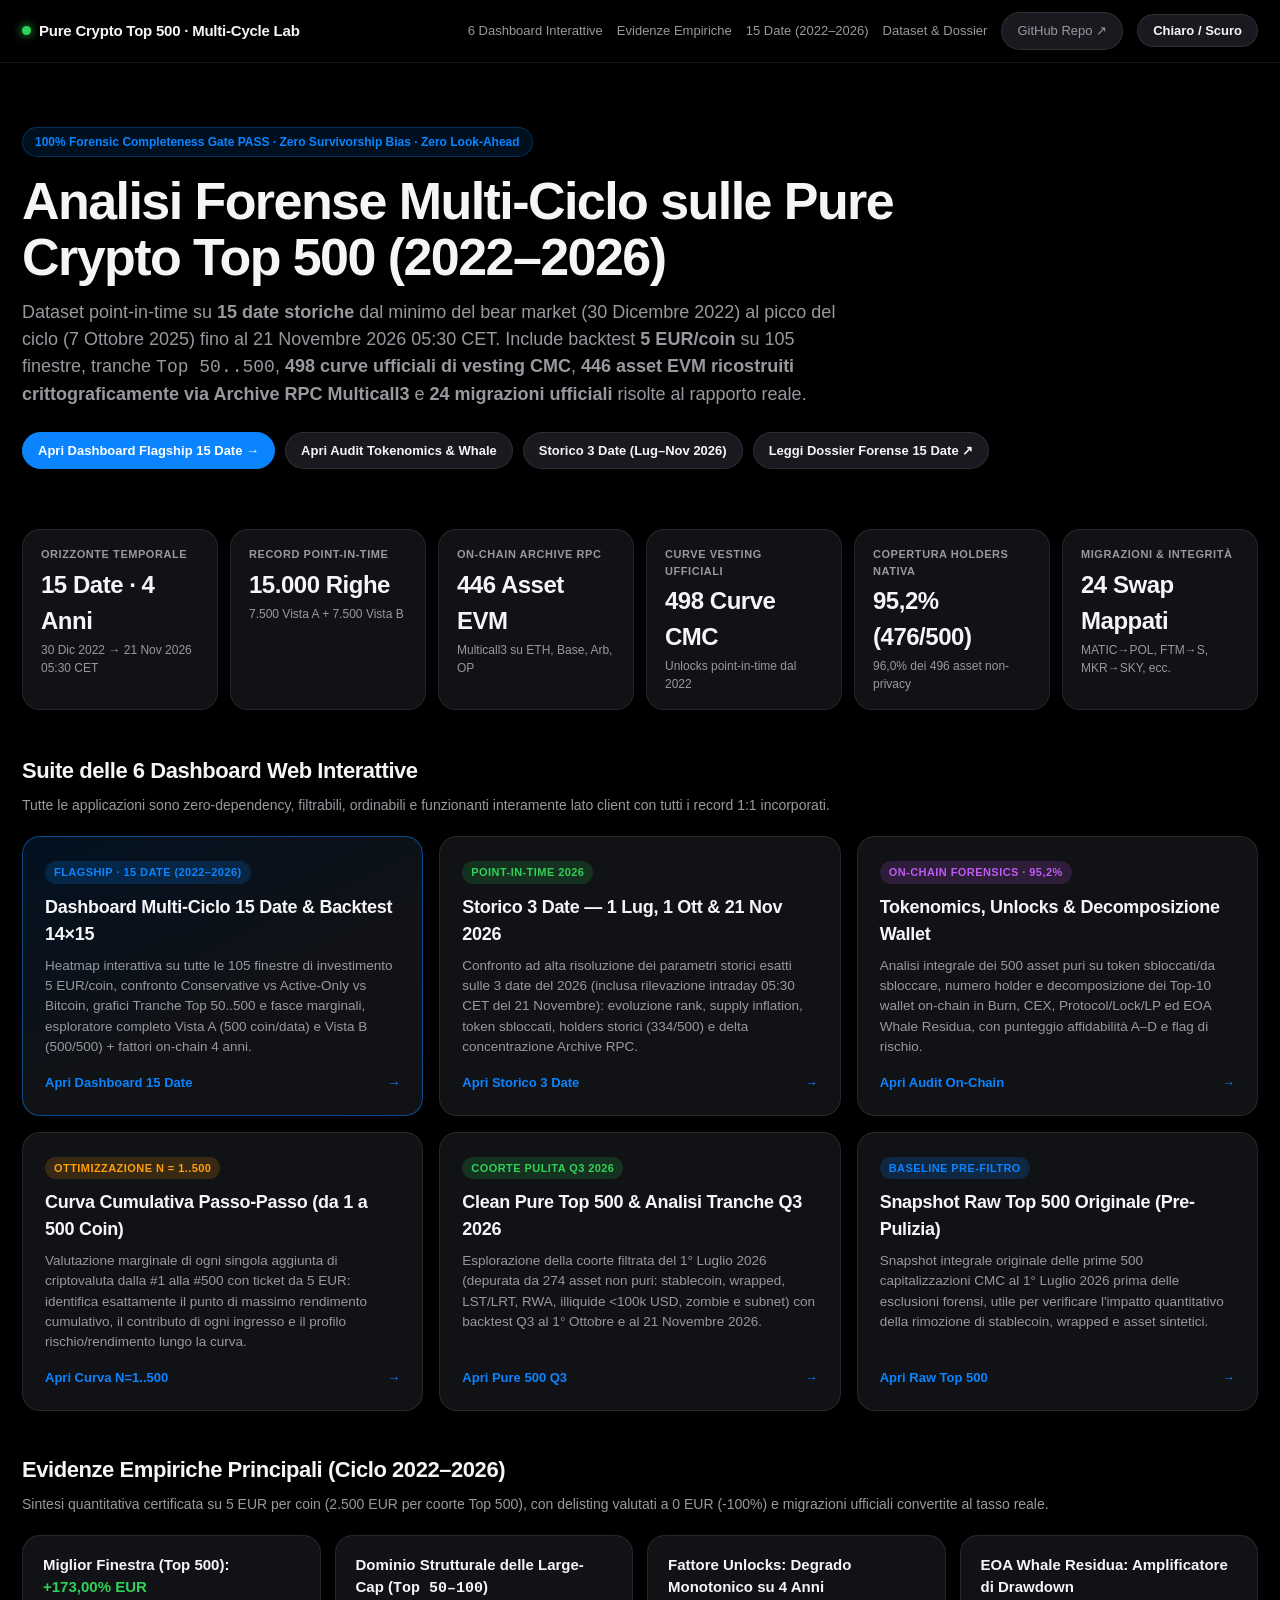
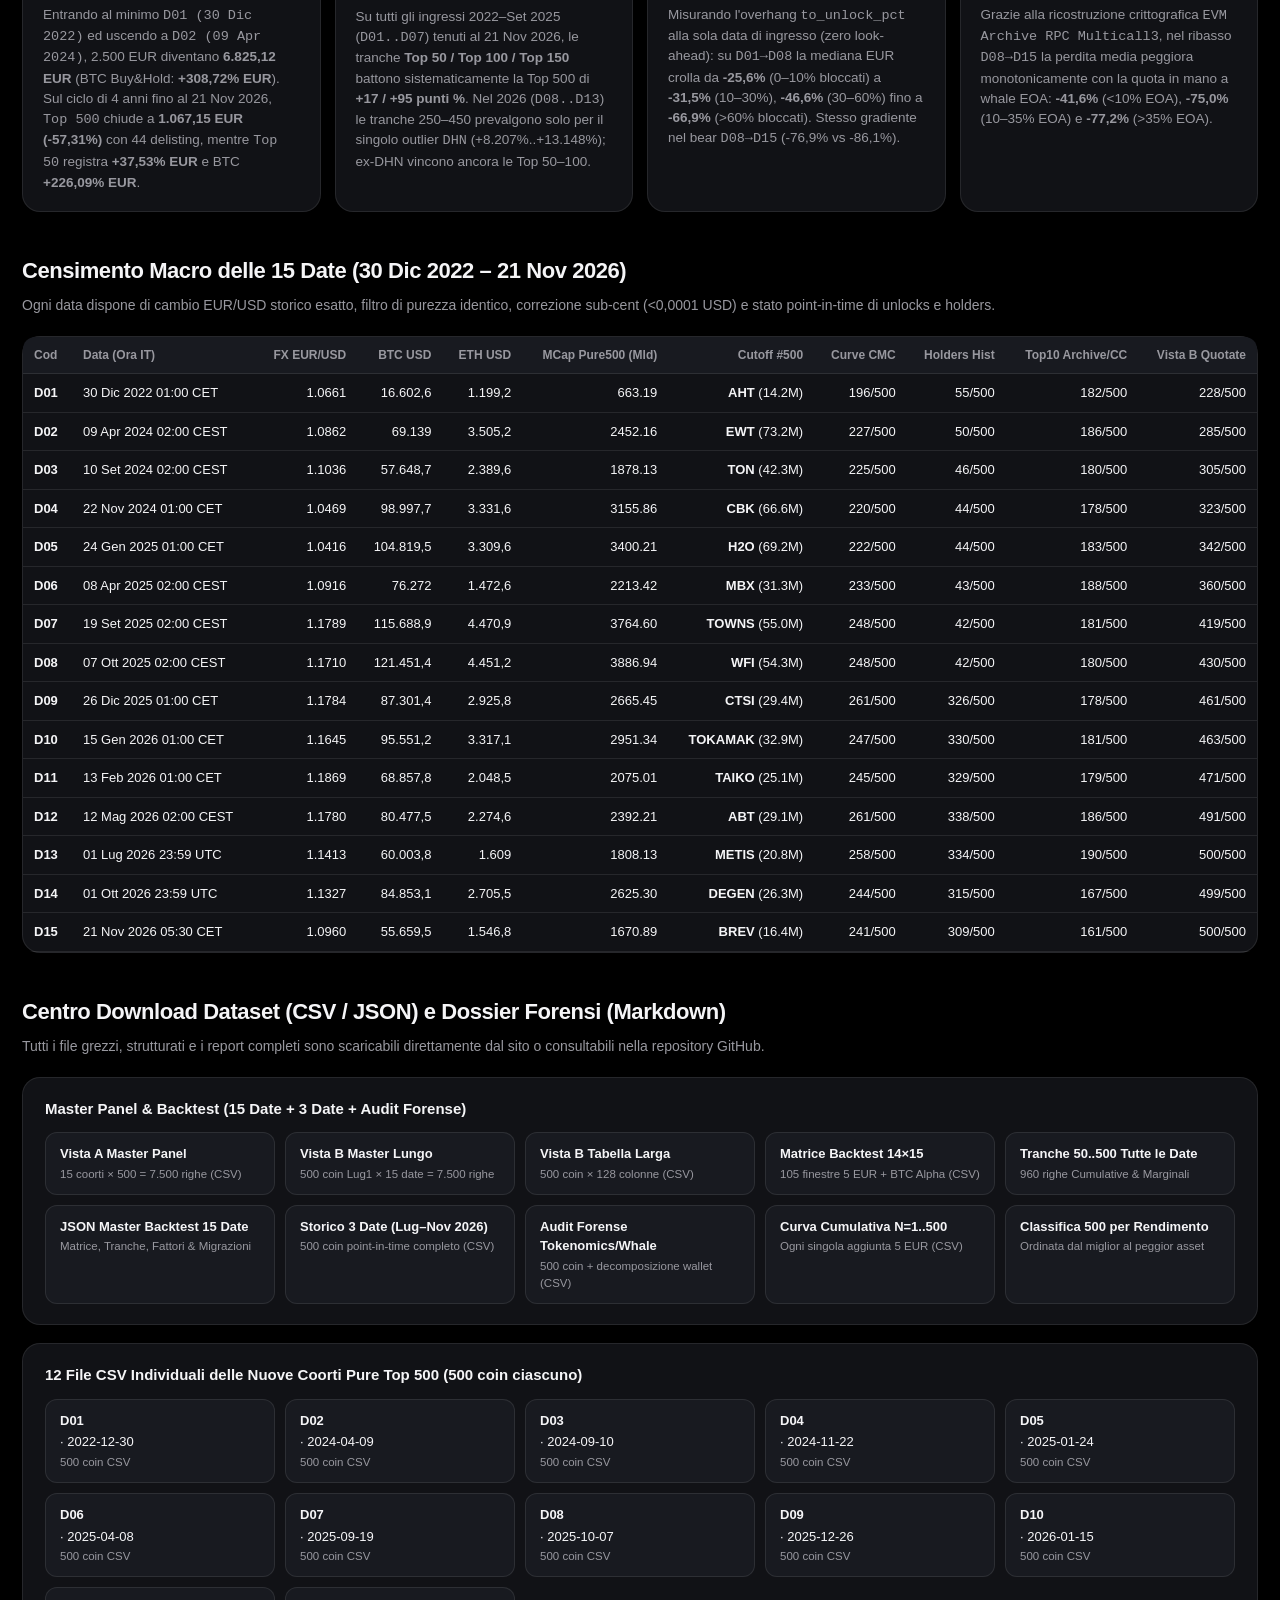
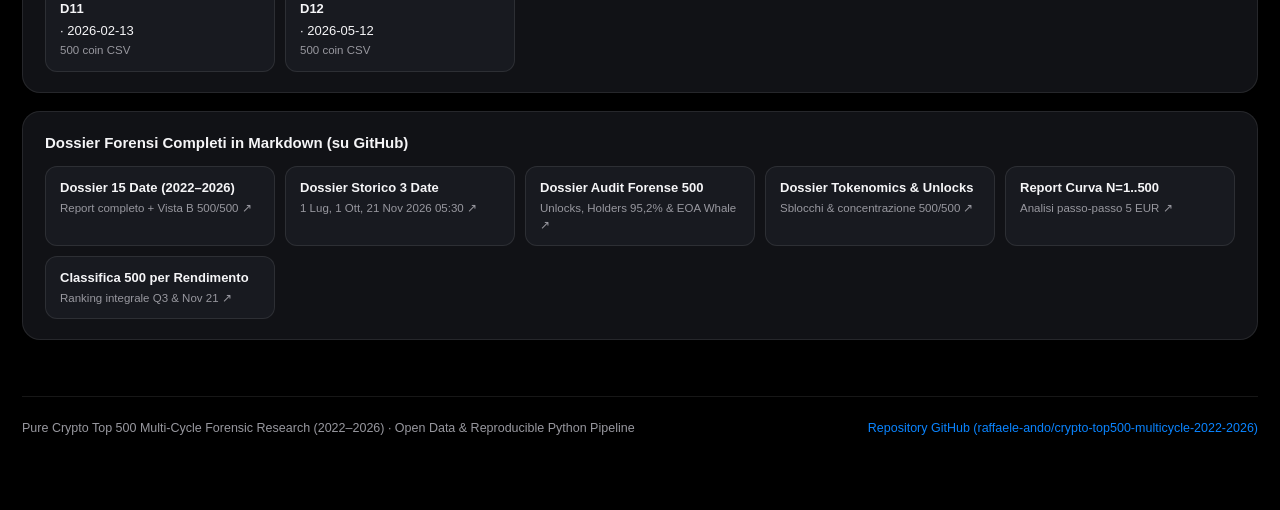
==== index.html @ 5c35a26c "Initial commit: Pure Crypto Top 500 multi-cycle forensic research (15 dates 2022-2026), 6 interactiv" ====
<!DOCTYPE html>
<html lang="it" data-theme="dark">
<head>
<meta charset="utf-8">
<meta name="viewport" content="width=device-width, initial-scale=1">
<title>Pure Crypto Top 500 — Ricerca Forense Multi-Ciclo (2022–2026)</title>
<meta name="description" content="Analisi forense zero-survivorship-bias e zero-look-ahead sulle Pure Crypto Top 500 attraverso 15 date dal 30 Dicembre 2022 al 21 Novembre 2026: backtest 5 EUR, tranche 50-500, curve vesting CMC e concentrazione on-chain EVM Archive Multicall3.">
<style>
:root {
  --bg: #000000; --surface: #111216; --surface2: #181a20; --border: rgba(255,255,255,0.09);
  --text: #f5f5f7; --muted: #98989f; --accent: #0a84ff; --green: #30d158; --red: #ff453a;
  --amber: #ff9f0a; --purple: #bf5af2; --radius: 18px;
}
[data-theme="light"] {
  --bg: #f5f5f7; --surface: #ffffff; --surface2: #eef0f4; --border: rgba(0,0,0,0.08);
  --text: #1d1d1f; --muted: #6e6e73; --accent: #0071e3; --green: #248a3d; --red: #d70015;
  --amber: #c96a00; --purple: #8944ab;
}
* { box-sizing: border-box; }
html { scroll-behavior: smooth; }
body {
  margin: 0; font-family: -apple-system, BlinkMacSystemFont, "SF Pro Display", "SF Pro Text", "Segoe UI", Roboto, sans-serif;
  background: var(--bg); color: var(--text); -webkit-font-smoothing: antialiased; line-height: 1.5;
}
.topbar {
  position: sticky; top: 0; z-index: 100; backdrop-filter: blur(18px); -webkit-backdrop-filter: blur(18px);
  background: color-mix(in srgb, var(--bg) 82%, transparent); border-bottom: 1px solid var(--border);
}
.topbar-in {
  max-width: 1280px; margin: 0 auto; padding: 12px 22px; display: flex; align-items: center; justify-content: space-between; gap: 12px; flex-wrap: wrap;
}
.brand { font-weight: 700; font-size: 15px; letter-spacing: -0.015em; display: flex; align-items: center; gap: 8px; }
.dot { width: 9px; height: 9px; border-radius: 50%; background: var(--green); box-shadow: 0 0 10px var(--green); }
.nav-links { display: flex; align-items: center; gap: 14px; flex-wrap: wrap; font-size: 13px; }
.nav-links a { color: var(--muted); text-decoration: none; font-weight: 500; }
.nav-links a:hover { color: var(--text); }
.btn {
  display: inline-flex; align-items: center; gap: 6px; padding: 8px 15px; border-radius: 999px;
  font-size: 13px; font-weight: 600; text-decoration: none; cursor: pointer;
  border: 1px solid var(--border); background: var(--surface2); color: var(--text); transition: all .15s;
}
.btn:hover { border-color: var(--accent); transform: translateY(-1px); }
.btn-primary { background: var(--accent); color: #fff; border-color: var(--accent); }
.btn-primary:hover { filter: brightness(1.08); }
.wrap { max-width: 1280px; margin: 0 auto; padding: 36px 22px 72px; }
.hero { padding: 28px 0 32px; }
.eyebrow {
  display: inline-flex; align-items: center; gap: 8px; font-size: 12px; font-weight: 600;
  color: var(--accent); background: rgba(10,132,255,0.12); border: 1px solid rgba(10,132,255,0.28);
  padding: 5px 12px; border-radius: 999px; margin-bottom: 16px;
}
h1 {
  margin: 0 0 14px; font-size: clamp(30px, 4.5vw, 52px); font-weight: 800;
  letter-spacing: -0.03em; line-height: 1.08; max-width: 960px;
}
.lead { color: var(--muted); font-size: clamp(15px, 1.5vw, 18px); max-width: 820px; margin: 0 0 24px; }
.hero-cta { display: flex; flex-wrap: wrap; gap: 10px; }
.kpis { display: grid; grid-template-columns: repeat(auto-fit, minmax(190px, 1fr)); gap: 12px; margin: 28px 0 44px; }
.kpi { background: var(--surface); border: 1px solid var(--border); border-radius: var(--radius); padding: 16px 18px; }
.kpi .lbl { font-size: 11px; text-transform: uppercase; letter-spacing: 0.05em; color: var(--muted); font-weight: 600; }
.kpi .val { font-size: 24px; font-weight: 800; font-variant-numeric: tabular-nums; margin: 4px 0 2px; letter-spacing: -0.02em; }
.kpi .note { font-size: 12px; color: var(--muted); }
.sec-title { font-size: 22px; font-weight: 700; letter-spacing: -0.02em; margin: 42px 0 8px; }
.sec-sub { color: var(--muted); font-size: 14px; margin: 0 0 20px; }
.grid-apps { display: grid; grid-template-columns: repeat(auto-fit, minmax(340px, 1fr)); gap: 16px; }
.app-card {
  background: var(--surface); border: 1px solid var(--border); border-radius: var(--radius);
  padding: 22px; display: flex; flex-direction: column; justify-content: space-between;
  text-decoration: none; color: inherit; transition: all .18s; position: relative; overflow: hidden;
}
.app-card:hover { border-color: var(--accent); transform: translateY(-3px); box-shadow: 0 12px 32px rgba(0,0,0,0.28); }
.app-card.featured {
  border-color: rgba(10,132,255,0.5);
  background: linear-gradient(155deg, rgba(10,132,255,0.13) 0%, var(--surface) 58%);
}
.tag { display: inline-block; font-size: 11px; font-weight: 700; text-transform: uppercase; letter-spacing: 0.04em; padding: 3px 9px; border-radius: 999px; margin-bottom: 10px; }
.tag-blue { background: rgba(10,132,255,0.18); color: var(--accent); }
.tag-green { background: rgba(48,209,88,0.16); color: var(--green); }
.tag-purple { background: rgba(191,90,242,0.16); color: var(--purple); }
.tag-amber { background: rgba(255,159,10,0.16); color: var(--amber); }
.app-card h3 { margin: 0 0 8px; font-size: 18px; font-weight: 700; letter-spacing: -0.015em; }
.app-card p { margin: 0 0 16px; font-size: 13.5px; color: var(--muted); }
.app-foot { display: flex; align-items: center; justify-content: space-between; font-size: 13px; font-weight: 600; color: var(--accent); }
.card { background: var(--surface); border: 1px solid var(--border); border-radius: var(--radius); padding: 20px 22px; margin-bottom: 18px; }
.tbl-wrap { overflow-x: auto; border: 1px solid var(--border); border-radius: 12px; }
table { width: 100%; border-collapse: collapse; font-size: 13px; font-variant-numeric: tabular-nums; }
th, td { padding: 9px 11px; border-bottom: 1px solid var(--border); text-align: right; white-space: nowrap; }
th { background: var(--surface2); color: var(--muted); font-weight: 600; font-size: 12px; }
th.l, td.l { text-align: left; }
.pos { color: var(--green); font-weight: 700; }
.neg { color: var(--red); font-weight: 700; }
.findings { display: grid; grid-template-columns: repeat(auto-fit, minmax(290px, 1fr)); gap: 14px; }
.f-box { background: var(--surface); border: 1px solid var(--border); border-radius: var(--radius); padding: 18px 20px; }
.f-box h4 { margin: 0 0 6px; font-size: 15px; font-weight: 700; }
.f-box p { margin: 0; font-size: 13.5px; color: var(--muted); }
.dl-grid { display: grid; grid-template-columns: repeat(auto-fill, minmax(220px, 1fr)); gap: 10px; }
.dl-chip {
  display: flex; flex-direction: column; gap: 2px; padding: 11px 14px; border-radius: 12px;
  background: var(--surface2); border: 1px solid var(--border); text-decoration: none; color: var(--text);
  font-size: 13px; transition: all .15s;
}
.dl-chip:hover { border-color: var(--accent); transform: translateY(-1px); }
.dl-chip span { font-size: 11.5px; color: var(--muted); }
footer { margin-top: 56px; padding-top: 22px; border-top: 1px solid var(--border); color: var(--muted); font-size: 12.5px; display: flex; flex-wrap: wrap; justify-content: space-between; gap: 10px; }
footer a { color: var(--accent); text-decoration: none; }
</style>
</head>
<body>
<header class="topbar">
  <div class="topbar-in">
    <div class="brand"><span class="dot"></span> Pure Crypto Top 500 &middot; Multi-Cycle Lab</div>
    <nav class="nav-links">
      <a href="#dashboards">6 Dashboard Interattive</a>
      <a href="#evidenze">Evidenze Empiriche</a>
      <a href="#timeline">15 Date (2022–2026)</a>
      <a href="#downloads">Dataset &amp; Dossier</a>
      <a class="btn" href="https://github.com/raffaele-ando/crypto-top500-multicycle-2022-2026" target="_blank" rel="noopener">GitHub Repo &nearr;</a>
      <button class="btn" onclick="toggleTheme()" id="themeBtn">Chiaro / Scuro</button>
    </nav>
  </div>
</header>

<main class="wrap">
  <section class="hero">
    <div class="eyebrow">100% Forensic Completeness Gate PASS &middot; Zero Survivorship Bias &middot; Zero Look-Ahead</div>
    <h1>Analisi Forense Multi-Ciclo sulle Pure Crypto Top 500 (2022–2026)</h1>
    <p class="lead">
      Dataset point-in-time su <strong>15 date storiche</strong> dal minimo del bear market (30 Dicembre 2022) al picco del ciclo (7 Ottobre 2025) fino al 21 Novembre 2026 05:30 CET. Include backtest <strong>5 EUR/coin</strong> su 105 finestre, tranche <code>Top 50..500</code>, <strong>498 curve ufficiali di vesting CMC</strong>, <strong>446 asset EVM ricostruiti crittograficamente via Archive RPC Multicall3</strong> e <strong>24 migrazioni ufficiali</strong> risolte al rapporto reale.
    </p>
    <div class="hero-cta">
      <a class="btn btn-primary" href="./multidate_15_2022_2026/dashboard_15date_ciclo_2022_2026.html">Apri Dashboard Flagship 15 Date &rarr;</a>
      <a class="btn" href="./dashboard_tokenomics_holders_500.html">Apri Audit Tokenomics &amp; Whale</a>
      <a class="btn" href="./dashboard_storico_3date_500.html">Storico 3 Date (Lug–Nov 2026)</a>
      <a class="btn" href="https://github.com/raffaele-ando/crypto-top500-multicycle-2022-2026/blob/main/multidate_15_2022_2026/report_15date_2022_2026_completo.md" target="_blank" rel="noopener">Leggi Dossier Forense 15 Date &nearr;</a>
    </div>
  </section>

  <section class="kpis">
    <div class="kpi"><div class="lbl">Orizzonte Temporale</div><div class="val">15 Date &middot; 4 Anni</div><div class="note">30 Dic 2022 &rarr; 21 Nov 2026 05:30 CET</div></div>
    <div class="kpi"><div class="lbl">Record Point-in-Time</div><div class="val">15.000 Righe</div><div class="note">7.500 Vista A + 7.500 Vista B</div></div>
    <div class="kpi"><div class="lbl">On-Chain Archive RPC</div><div class="val">446 Asset EVM</div><div class="note">Multicall3 su ETH, Base, Arb, OP</div></div>
    <div class="kpi"><div class="lbl">Curve Vesting Ufficiali</div><div class="val">498 Curve CMC</div><div class="note">Unlocks point-in-time dal 2022</div></div>
    <div class="kpi"><div class="lbl">Copertura Holders Nativa</div><div class="val">95,2% (476/500)</div><div class="note">96,0% dei 496 asset non-privacy</div></div>
    <div class="kpi"><div class="lbl">Migrazioni &amp; Integrit&agrave;</div><div class="val">24 Swap Mappati</div><div class="note">MATIC&rarr;POL, FTM&rarr;S, MKR&rarr;SKY, ecc.</div></div>
  </section>

  <h2 class="sec-title" id="dashboards">Suite delle 6 Dashboard Web Interattive</h2>
  <p class="sec-sub">Tutte le applicazioni sono zero-dependency, filtrabili, ordinabili e funzionanti interamente lato client con tutti i record 1:1 incorporati.</p>
  <section class="grid-apps">
    <a class="app-card featured" href="./multidate_15_2022_2026/dashboard_15date_ciclo_2022_2026.html">
      <div>
        <span class="tag tag-blue">Flagship &middot; 15 Date (2022–2026)</span>
        <h3>Dashboard Multi-Ciclo 15 Date &amp; Backtest 14&times;15</h3>
        <p>Heatmap interattiva su tutte le 105 finestre di investimento 5 EUR/coin, confronto Conservative vs Active-Only vs Bitcoin, grafici Tranche Top 50..500 e fasce marginali, esploratore completo Vista A (500 coin/data) e Vista B (500/500) + fattori on-chain 4 anni.</p>
      </div>
      <div class="app-foot"><span>Apri Dashboard 15 Date</span><span>&rarr;</span></div>
    </a>

    <a class="app-card" href="./dashboard_storico_3date_500.html">
      <div>
        <span class="tag tag-green">Point-in-Time 2026</span>
        <h3>Storico 3 Date — 1 Lug, 1 Ott &amp; 21 Nov 2026</h3>
        <p>Confronto ad alta risoluzione dei parametri storici esatti sulle 3 date del 2026 (inclusa rilevazione intraday 05:30 CET del 21 Novembre): evoluzione rank, supply inflation, token sbloccati, holders storici (334/500) e delta concentrazione Archive RPC.</p>
      </div>
      <div class="app-foot"><span>Apri Storico 3 Date</span><span>&rarr;</span></div>
    </a>

    <a class="app-card" href="./dashboard_tokenomics_holders_500.html">
      <div>
        <span class="tag tag-purple">On-Chain Forensics &middot; 95,2%</span>
        <h3>Tokenomics, Unlocks &amp; Decomposizione Wallet</h3>
        <p>Analisi integrale dei 500 asset puri su token sbloccati/da sbloccare, numero holder e decomposizione dei Top-10 wallet on-chain in Burn, CEX, Protocol/Lock/LP ed EOA Whale Residua, con punteggio affidabilit&agrave; A–D e flag di rischio.</p>
      </div>
      <div class="app-foot"><span>Apri Audit On-Chain</span><span>&rarr;</span></div>
    </a>

    <a class="app-card" href="./curva_rendimento_N1_to_N500.html">
      <div>
        <span class="tag tag-amber">Ottimizzazione N = 1..500</span>
        <h3>Curva Cumulativa Passo-Passo (da 1 a 500 Coin)</h3>
        <p>Valutazione marginale di ogni singola aggiunta di criptovaluta dalla #1 alla #500 con ticket da 5 EUR: identifica esattamente il punto di massimo rendimento cumulativo, il contributo di ogni ingresso e il profilo rischio/rendimento lungo la curva.</p>
      </div>
      <div class="app-foot"><span>Apri Curva N=1..500</span><span>&rarr;</span></div>
    </a>

    <a class="app-card" href="./dashboard_pure500_crypto_2026.html">
      <div>
        <span class="tag tag-green">Coorte Pulita Q3 2026</span>
        <h3>Clean Pure Top 500 &amp; Analisi Tranche Q3 2026</h3>
        <p>Esplorazione della coorte filtrata del 1° Luglio 2026 (depurata da 274 asset non puri: stablecoin, wrapped, LST/LRT, RWA, illiquide &lt;100k USD, zombie e subnet) con backtest Q3 al 1° Ottobre e al 21 Novembre 2026.</p>
      </div>
      <div class="app-foot"><span>Apri Pure 500 Q3</span><span>&rarr;</span></div>
    </a>

    <a class="app-card" href="./dashboard_top500_crypto_2026.html">
      <div>
        <span class="tag tag-blue">Baseline Pre-Filtro</span>
        <h3>Snapshot Raw Top 500 Originale (Pre-Pulizia)</h3>
        <p>Snapshot integrale originale delle prime 500 capitalizzazioni CMC al 1° Luglio 2026 prima delle esclusioni forensi, utile per verificare l'impatto quantitativo della rimozione di stablecoin, wrapped e asset sintetici.</p>
      </div>
      <div class="app-foot"><span>Apri Raw Top 500</span><span>&rarr;</span></div>
    </a>
  </section>

  <h2 class="sec-title" id="evidenze">Evidenze Empiriche Principali (Ciclo 2022–2026)</h2>
  <p class="sec-sub">Sintesi quantitativa certificata su 5 EUR per coin (2.500 EUR per coorte Top 500), con delisting valutati a 0 EUR (-100%) e migrazioni ufficiali convertite al tasso reale.</p>
  <section class="findings">
    <div class="f-box">
      <h4>Miglior Finestra (Top 500): <span class="pos">+173,00% EUR</span></h4>
      <p>Entrando al minimo <code>D01 (30 Dic 2022)</code> ed uscendo a <code>D02 (09 Apr 2024)</code>, 2.500 EUR diventano <strong>6.825,12 EUR</strong> (BTC Buy&amp;Hold: <strong>+308,72% EUR</strong>). Sul ciclo di 4 anni fino al 21 Nov 2026, <code>Top 500</code> chiude a <strong>1.067,15 EUR (-57,31%)</strong> con 44 delisting, mentre <code>Top 50</code> registra <strong>+37,53% EUR</strong> e BTC <strong>+226,09% EUR</strong>.</p>
    </div>
    <div class="f-box">
      <h4>Dominio Strutturale delle Large-Cap (<code>Top 50–100</code>)</h4>
      <p>Su tutti gli ingressi 2022–Set 2025 (<code>D01..D07</code>) tenuti al 21 Nov 2026, le tranche <strong>Top 50 / Top 100 / Top 150</strong> battono sistematicamente la Top 500 di <strong>+17 / +95 punti %</strong>. Nel 2026 (<code>D08..D13</code>) le tranche 250–450 prevalgono solo per il singolo outlier <code>DHN</code> (+8.207%..+13.148%); ex-DHN vincono ancora le Top 50–100.</p>
    </div>
    <div class="f-box">
      <h4>Fattore Unlocks: Degrado Monotonico su 4 Anni</h4>
      <p>Misurando l'overhang <code>to_unlock_pct</code> alla sola data di ingresso (zero look-ahead): su <code>D01&rarr;D08</code> la mediana EUR crolla da <strong>-25,6%</strong> (0–10% bloccati) a <strong>-31,5%</strong> (10–30%), <strong>-46,6%</strong> (30–60%) fino a <strong>-66,9%</strong> (&gt;60% bloccati). Stesso gradiente nel bear <code>D08&rarr;D15</code> (-76,9% vs -86,1%).</p>
    </div>
    <div class="f-box">
      <h4>EOA Whale Residua: Amplificatore di Drawdown</h4>
      <p>Grazie alla ricostruzione crittografica <code>EVM Archive RPC Multicall3</code>, nel ribasso <code>D08&rarr;D15</code> la perdita media peggiora monotonicamente con la quota in mano a whale EOA: <strong>-41,6%</strong> (&lt;10% EOA), <strong>-75,0%</strong> (10–35% EOA) e <strong>-77,2%</strong> (&gt;35% EOA).</p>
    </div>
  </section>

  <h2 class="sec-title" id="timeline">Censimento Macro delle 15 Date (30 Dic 2022 – 21 Nov 2026)</h2>
  <p class="sec-sub">Ogni data dispone di cambio EUR/USD storico esatto, filtro di purezza identico, correzione sub-cent (&lt;0,0001 USD) e stato point-in-time di unlocks e holders.</p>
  <div class="card" style="padding:0">
    <div class="tbl-wrap" style="border:none"><table id="timelineTbl"></table></div>
  </div>

  <h2 class="sec-title" id="downloads">Centro Download Dataset (CSV / JSON) e Dossier Forensi (Markdown)</h2>
  <p class="sec-sub">Tutti i file grezzi, strutturati e i report completi sono scaricabili direttamente dal sito o consultabili nella repository GitHub.</p>

  <div class="card">
    <h3 style="margin:0 0 12px;font-size:15px">Master Panel &amp; Backtest (15 Date + 3 Date + Audit Forense)</h3>
    <div class="dl-grid">
      <a class="dl-chip" href="./multidate_15_2022_2026/panel_vistaA_15coorti_7500_righe.csv" download><b>Vista A Master Panel</b><span>15 coorti &times; 500 = 7.500 righe (CSV)</span></a>
      <a class="dl-chip" href="./multidate_15_2022_2026/panel_vistaB_jul1_500_su_15date_7500_righe.csv" download><b>Vista B Master Lungo</b><span>500 coin Lug1 &times; 15 date = 7.500 righe</span></a>
      <a class="dl-chip" href="./multidate_15_2022_2026/storico_15date_vistaB_500_crypto.csv" download><b>Vista B Tabella Larga</b><span>500 coin &times; 128 colonne (CSV)</span></a>
      <a class="dl-chip" href="./multidate_15_2022_2026/backtest_matrice_14x15_5eur.csv" download><b>Matrice Backtest 14&times;15</b><span>105 finestre 5 EUR + BTC Alpha (CSV)</span></a>
      <a class="dl-chip" href="./multidate_15_2022_2026/backtest_tranche_50_to_500_tutte_date.csv" download><b>Tranche 50..500 Tutte le Date</b><span>960 righe Cumulative &amp; Marginali</span></a>
      <a class="dl-chip" href="./multidate_15_2022_2026/backtest_15date_completo.json" download><b>JSON Master Backtest 15 Date</b><span>Matrice, Tranche, Fattori &amp; Migrazioni</span></a>
      <a class="dl-chip" href="./storico_3date_completo_500_crypto.csv" download><b>Storico 3 Date (Lug–Nov 2026)</b><span>500 coin point-in-time completo (CSV)</span></a>
      <a class="dl-chip" href="./audit_forense_500_crypto.csv" download><b>Audit Forense Tokenomics/Whale</b><span>500 coin + decomposizione wallet (CSV)</span></a>
      <a class="dl-chip" href="./curva_cumulativa_N1_a_N500.csv" download><b>Curva Cumulativa N=1..500</b><span>Ogni singola aggiunta 5 EUR (CSV)</span></a>
      <a class="dl-chip" href="./classifica_500_per_rendimento_desc.csv" download><b>Classifica 500 per Rendimento</b><span>Ordinata dal miglior al peggior asset</span></a>
    </div>
  </div>

  <div class="card">
    <h3 style="margin:0 0 12px;font-size:15px">12 File CSV Individuali delle Nuove Coorti Pure Top 500 (500 coin ciascuno)</h3>
    <div class="dl-grid"><a class="dl-chip" href="./multidate_15_2022_2026/coorte_pure500_D01_2022-12-30.csv" download><b>D01</b> &middot; 2022-12-30 <span>500 coin CSV</span></a><a class="dl-chip" href="./multidate_15_2022_2026/coorte_pure500_D02_2024-04-09.csv" download><b>D02</b> &middot; 2024-04-09 <span>500 coin CSV</span></a><a class="dl-chip" href="./multidate_15_2022_2026/coorte_pure500_D03_2024-09-10.csv" download><b>D03</b> &middot; 2024-09-10 <span>500 coin CSV</span></a><a class="dl-chip" href="./multidate_15_2022_2026/coorte_pure500_D04_2024-11-22.csv" download><b>D04</b> &middot; 2024-11-22 <span>500 coin CSV</span></a><a class="dl-chip" href="./multidate_15_2022_2026/coorte_pure500_D05_2025-01-24.csv" download><b>D05</b> &middot; 2025-01-24 <span>500 coin CSV</span></a><a class="dl-chip" href="./multidate_15_2022_2026/coorte_pure500_D06_2025-04-08.csv" download><b>D06</b> &middot; 2025-04-08 <span>500 coin CSV</span></a><a class="dl-chip" href="./multidate_15_2022_2026/coorte_pure500_D07_2025-09-19.csv" download><b>D07</b> &middot; 2025-09-19 <span>500 coin CSV</span></a><a class="dl-chip" href="./multidate_15_2022_2026/coorte_pure500_D08_2025-10-07.csv" download><b>D08</b> &middot; 2025-10-07 <span>500 coin CSV</span></a><a class="dl-chip" href="./multidate_15_2022_2026/coorte_pure500_D09_2025-12-26.csv" download><b>D09</b> &middot; 2025-12-26 <span>500 coin CSV</span></a><a class="dl-chip" href="./multidate_15_2022_2026/coorte_pure500_D10_2026-01-15.csv" download><b>D10</b> &middot; 2026-01-15 <span>500 coin CSV</span></a><a class="dl-chip" href="./multidate_15_2022_2026/coorte_pure500_D11_2026-02-13.csv" download><b>D11</b> &middot; 2026-02-13 <span>500 coin CSV</span></a><a class="dl-chip" href="./multidate_15_2022_2026/coorte_pure500_D12_2026-05-12.csv" download><b>D12</b> &middot; 2026-05-12 <span>500 coin CSV</span></a></div>
  </div>

  <div class="card">
    <h3 style="margin:0 0 12px;font-size:15px">Dossier Forensi Completi in Markdown (su GitHub)</h3>
    <div class="dl-grid">
      <a class="dl-chip" href="https://github.com/raffaele-ando/crypto-top500-multicycle-2022-2026/blob/main/multidate_15_2022_2026/report_15date_2022_2026_completo.md" target="_blank" rel="noopener"><b>Dossier 15 Date (2022–2026)</b><span>Report completo + Vista B 500/500 &nearr;</span></a>
      <a class="dl-chip" href="https://github.com/raffaele-ando/crypto-top500-multicycle-2022-2026/blob/main/report_storico_3date_500_crypto.md" target="_blank" rel="noopener"><b>Dossier Storico 3 Date</b><span>1 Lug, 1 Ott, 21 Nov 2026 05:30 &nearr;</span></a>
      <a class="dl-chip" href="https://github.com/raffaele-ando/crypto-top500-multicycle-2022-2026/blob/main/report_audit_forense_500_crypto.md" target="_blank" rel="noopener"><b>Dossier Audit Forense 500</b><span>Unlocks, Holders 95,2% &amp; EOA Whale &nearr;</span></a>
      <a class="dl-chip" href="https://github.com/raffaele-ando/crypto-top500-multicycle-2022-2026/blob/main/report_tokenomics_unlocks_holders_500.md" target="_blank" rel="noopener"><b>Dossier Tokenomics &amp; Unlocks</b><span>Sblocchi &amp; concentrazione 500/500 &nearr;</span></a>
      <a class="dl-chip" href="https://github.com/raffaele-ando/crypto-top500-multicycle-2022-2026/blob/main/report_curva_N1_to_N500.md" target="_blank" rel="noopener"><b>Report Curva N=1..500</b><span>Analisi passo-passo 5 EUR &nearr;</span></a>
      <a class="dl-chip" href="https://github.com/raffaele-ando/crypto-top500-multicycle-2022-2026/blob/main/classifica_500_per_rendimento.md" target="_blank" rel="noopener"><b>Classifica 500 per Rendimento</b><span>Ranking integrale Q3 &amp; Nov 21 &nearr;</span></a>
    </div>
  </div>

  <footer>
    <div>Pure Crypto Top 500 Multi-Cycle Forensic Research (2022–2026) &middot; Open Data &amp; Reproducible Python Pipeline</div>
    <div><a href="https://github.com/raffaele-ando/crypto-top500-multicycle-2022-2026" target="_blank" rel="noopener">Repository GitHub (raffaele-ando/crypto-top500-multicycle-2022-2026)</a></div>
  </footer>
</main>

<script>
const CENSUS = [{"code":"D01","date":"2022-12-30","it_label":"30 Dic 2022 01:00 CET","fx_eur_usd":1.066055,"btc_usd":16602.59,"btc_eur":15573.85,"eth_usd":1199.23,"cohort_mcap_usd_b":663.19,"cohort_vol24h_usd_b":27.54,"cutoff_rank500_sym":"AHT","cutoff_rank500_mcap_m":14.17,"n_unlock_official_curve":196,"n_unlock_total":500,"n_hist_holders_cnt":55,"n_hist_top10_conc":182,"n_hist_eoa_whale":72,"n_ref_top10_nov24":438,"n_vistaB_already_listed":228,"raw_snapshot_total_coins":8789},{"code":"D02","date":"2024-04-09","it_label":"09 Apr 2024 02:00 CEST","fx_eur_usd":1.08617,"btc_usd":69139.02,"btc_eur":63653.95,"eth_usd":3505.16,"cohort_mcap_usd_b":2452.16,"cohort_vol24h_usd_b":95.17,"cutoff_rank500_sym":"EWT","cutoff_rank500_mcap_m":73.2,"n_unlock_official_curve":227,"n_unlock_total":500,"n_hist_holders_cnt":50,"n_hist_top10_conc":186,"n_hist_eoa_whale":92,"n_ref_top10_nov24":445,"n_vistaB_already_listed":285,"raw_snapshot_total_coins":9549},{"code":"D03","date":"2024-09-10","it_label":"10 Set 2024 02:00 CEST","fx_eur_usd":1.10357,"btc_usd":57648.71,"btc_eur":52238.38,"eth_usd":2389.58,"cohort_mcap_usd_b":1878.13,"cohort_vol24h_usd_b":58.1,"cutoff_rank500_sym":"TON","cutoff_rank500_mcap_m":42.33,"n_unlock_official_curve":225,"n_unlock_total":500,"n_hist_holders_cnt":46,"n_hist_top10_conc":180,"n_hist_eoa_whale":104,"n_ref_top10_nov24":446,"n_vistaB_already_listed":305,"raw_snapshot_total_coins":9846},{"code":"D04","date":"2024-11-22","it_label":"22 Nov 2024 01:00 CET","fx_eur_usd":1.046909,"btc_usd":98997.66,"btc_eur":94561.86,"eth_usd":3331.6,"cohort_mcap_usd_b":3155.86,"cohort_vol24h_usd_b":221.7,"cutoff_rank500_sym":"CBK","cutoff_rank500_mcap_m":66.58,"n_unlock_official_curve":220,"n_unlock_total":500,"n_hist_holders_cnt":44,"n_hist_top10_conc":178,"n_hist_eoa_whale":104,"n_ref_top10_nov24":449,"n_vistaB_already_listed":323,"raw_snapshot_total_coins":10156},{"code":"D05","date":"2025-01-24","it_label":"24 Gen 2025 01:00 CET","fx_eur_usd":1.041565,"btc_usd":104819.48,"btc_eur":100636.53,"eth_usd":3309.55,"cohort_mcap_usd_b":3400.21,"cohort_vol24h_usd_b":134.72,"cutoff_rank500_sym":"H2O","cutoff_rank500_mcap_m":69.18,"n_unlock_official_curve":222,"n_unlock_total":500,"n_hist_holders_cnt":44,"n_hist_top10_conc":183,"n_hist_eoa_whale":113,"n_ref_top10_nov24":450,"n_vistaB_already_listed":342,"raw_snapshot_total_coins":10751},{"code":"D06","date":"2025-04-08","it_label":"08 Apr 2025 02:00 CEST","fx_eur_usd":1.091552,"btc_usd":76271.95,"btc_eur":69874.77,"eth_usd":1472.55,"cohort_mcap_usd_b":2213.42,"cohort_vol24h_usd_b":106.89,"cutoff_rank500_sym":"MBX","cutoff_rank500_mcap_m":31.33,"n_unlock_official_curve":233,"n_unlock_total":500,"n_hist_holders_cnt":43,"n_hist_top10_conc":188,"n_hist_eoa_whale":124,"n_ref_top10_nov24":452,"n_vistaB_already_listed":360,"raw_snapshot_total_coins":10360},{"code":"D07","date":"2025-09-19","it_label":"19 Set 2025 02:00 CEST","fx_eur_usd":1.178913,"btc_usd":115688.86,"btc_eur":98131.81,"eth_usd":4470.92,"cohort_mcap_usd_b":3764.6,"cohort_vol24h_usd_b":123.14,"cutoff_rank500_sym":"TOWNS","cutoff_rank500_mcap_m":55.04,"n_unlock_official_curve":248,"n_unlock_total":500,"n_hist_holders_cnt":42,"n_hist_top10_conc":181,"n_hist_eoa_whale":134,"n_ref_top10_nov24":459,"n_vistaB_already_listed":419,"raw_snapshot_total_coins":9508},{"code":"D08","date":"2025-10-07","it_label":"07 Ott 2025 02:00 CEST","fx_eur_usd":1.170966,"btc_usd":121451.38,"btc_eur":103718.96,"eth_usd":4451.15,"cohort_mcap_usd_b":3886.94,"cohort_vol24h_usd_b":212.36,"cutoff_rank500_sym":"WFI","cutoff_rank500_mcap_m":54.25,"n_unlock_official_curve":248,"n_unlock_total":500,"n_hist_holders_cnt":42,"n_hist_top10_conc":180,"n_hist_eoa_whale":139,"n_ref_top10_nov24":460,"n_vistaB_already_listed":430,"raw_snapshot_total_coins":9502},{"code":"D09","date":"2025-12-26","it_label":"26 Dic 2025 01:00 CET","fx_eur_usd":1.178403,"btc_usd":87301.43,"btc_eur":74084.53,"eth_usd":2925.75,"cohort_mcap_usd_b":2665.45,"cohort_vol24h_usd_b":87.83,"cutoff_rank500_sym":"CTSI","cutoff_rank500_mcap_m":29.35,"n_unlock_official_curve":261,"n_unlock_total":500,"n_hist_holders_cnt":326,"n_hist_top10_conc":178,"n_hist_eoa_whale":146,"n_ref_top10_nov24":460,"n_vistaB_already_listed":461,"raw_snapshot_total_coins":8919},{"code":"D10","date":"2026-01-15","it_label":"15 Gen 2026 01:00 CET","fx_eur_usd":1.164502,"btc_usd":95551.19,"btc_eur":82053.26,"eth_usd":3317.1,"cohort_mcap_usd_b":2951.34,"cohort_vol24h_usd_b":115.29,"cutoff_rank500_sym":"TOKAMAK","cutoff_rank500_mcap_m":32.92,"n_unlock_official_curve":247,"n_unlock_total":500,"n_hist_holders_cnt":330,"n_hist_top10_conc":181,"n_hist_eoa_whale":151,"n_ref_top10_nov24":465,"n_vistaB_already_listed":463,"raw_snapshot_total_coins":8947},{"code":"D11","date":"2026-02-13","it_label":"13 Feb 2026 01:00 CET","fx_eur_usd":1.186915,"btc_usd":68857.84,"btc_eur":58014.13,"eth_usd":2048.53,"cohort_mcap_usd_b":2075.01,"cohort_vol24h_usd_b":86.6,"cutoff_rank500_sym":"TAIKO","cutoff_rank500_mcap_m":25.08,"n_unlock_official_curve":245,"n_unlock_total":500,"n_hist_holders_cnt":329,"n_hist_top10_conc":179,"n_hist_eoa_whale":153,"n_ref_top10_nov24":466,"n_vistaB_already_listed":471,"raw_snapshot_total_coins":8870},{"code":"D12","date":"2026-05-12","it_label":"12 Mag 2026 02:00 CEST","fx_eur_usd":1.177952,"btc_usd":80477.5,"btc_eur":68319.84,"eth_usd":2274.64,"cohort_mcap_usd_b":2392.21,"cohort_vol24h_usd_b":76.83,"cutoff_rank500_sym":"ABT","cutoff_rank500_mcap_m":29.09,"n_unlock_official_curve":261,"n_unlock_total":500,"n_hist_holders_cnt":338,"n_hist_top10_conc":186,"n_hist_eoa_whale":170,"n_ref_top10_nov24":471,"n_vistaB_already_listed":491,"raw_snapshot_total_coins":8431},{"code":"D13","date":"2026-07-01","it_label":"01 Lug 2026 23:59 UTC","fx_eur_usd":1.141311,"btc_usd":60003.76,"btc_eur":52574.41,"eth_usd":1608.96,"cohort_mcap_usd_b":1808.13,"cohort_vol24h_usd_b":73.18,"cutoff_rank500_sym":"METIS","cutoff_rank500_mcap_m":20.77,"n_unlock_official_curve":258,"n_unlock_total":500,"n_hist_holders_cnt":334,"n_hist_top10_conc":190,"n_hist_eoa_whale":184,"n_ref_top10_nov24":476,"n_vistaB_already_listed":500,"raw_snapshot_total_coins":8121},{"code":"D14","date":"2026-10-01","it_label":"01 Ott 2026 23:59 UTC","fx_eur_usd":1.132697,"btc_usd":84853.1,"btc_eur":74912.45,"eth_usd":2705.54,"cohort_mcap_usd_b":2625.3,"cohort_vol24h_usd_b":76.53,"cutoff_rank500_sym":"DEGEN","cutoff_rank500_mcap_m":26.27,"n_unlock_official_curve":244,"n_unlock_total":500,"n_hist_holders_cnt":315,"n_hist_top10_conc":167,"n_hist_eoa_whale":162,"n_ref_top10_nov24":446,"n_vistaB_already_listed":499,"raw_snapshot_total_coins":8147},{"code":"D15","date":"2026-11-21","it_label":"21 Nov 2026 05:30 CET","fx_eur_usd":1.096,"btc_usd":55659.47,"btc_eur":50784.19,"eth_usd":1546.77,"cohort_mcap_usd_b":1670.89,"cohort_vol24h_usd_b":101.54,"cutoff_rank500_sym":"BREV","cutoff_rank500_mcap_m":16.41,"n_unlock_official_curve":241,"n_unlock_total":500,"n_hist_holders_cnt":309,"n_hist_top10_conc":161,"n_hist_eoa_whale":158,"n_ref_top10_nov24":433,"n_vistaB_already_listed":500,"raw_snapshot_total_coins":7936}];
const savedTheme = localStorage.getItem("crypto_hub_theme");
if (savedTheme) document.documentElement.dataset.theme = savedTheme;
function toggleTheme() {
  const next = document.documentElement.dataset.theme === "dark" ? "light" : "dark";
  document.documentElement.dataset.theme = next;
  localStorage.setItem("crypto_hub_theme", next);
}
let html = "<thead><tr><th class='l'>Cod</th><th class='l'>Data (Ora IT)</th><th>FX EUR/USD</th><th>BTC USD</th><th>ETH USD</th><th>MCap Pure500 (Mld)</th><th>Cutoff #500</th><th>Curve CMC</th><th>Holders Hist</th><th>Top10 Archive/CC</th><th>Vista B Quotate</th></tr></thead><tbody>";
for (const c of CENSUS) {
  html += `<tr><td class='l'><b>${c.code}</b></td><td class='l'>${c.it_label}</td><td>${c.fx_eur_usd.toFixed(4)}</td><td>${c.btc_usd.toLocaleString("it-IT",{maximumFractionDigits:1})}</td><td>${c.eth_usd.toLocaleString("it-IT",{maximumFractionDigits:1})}</td><td>${c.cohort_mcap_usd_b.toFixed(2)}</td><td><b>${c.cutoff_rank500_sym}</b> (${c.cutoff_rank500_mcap_m.toFixed(1)}M)</td><td>${c.n_unlock_official_curve}/500</td><td>${c.n_hist_holders_cnt}/500</td><td>${c.n_hist_top10_conc}/500</td><td>${c.n_vistaB_already_listed}/500</td></tr>`;
}
html += "</tbody>";
document.getElementById("timelineTbl").innerHTML = html;
</script>
</body>
</html>
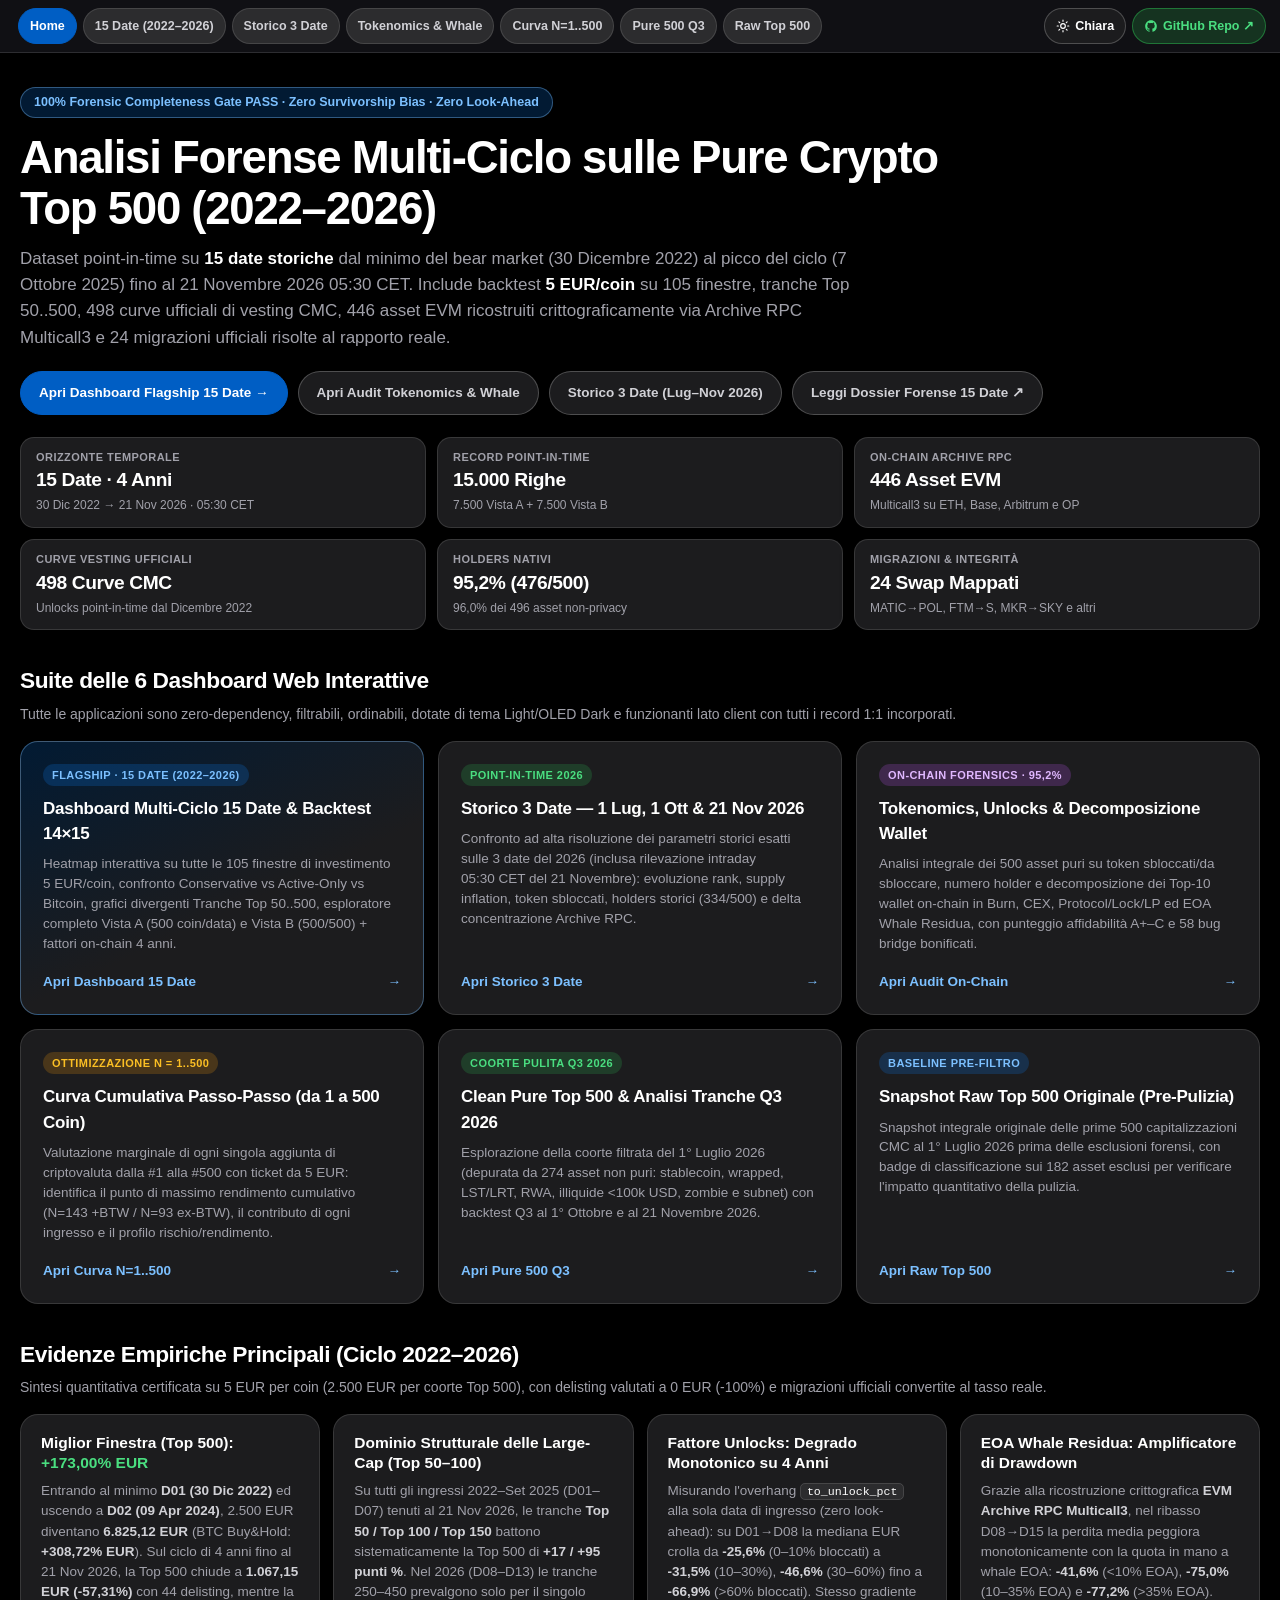
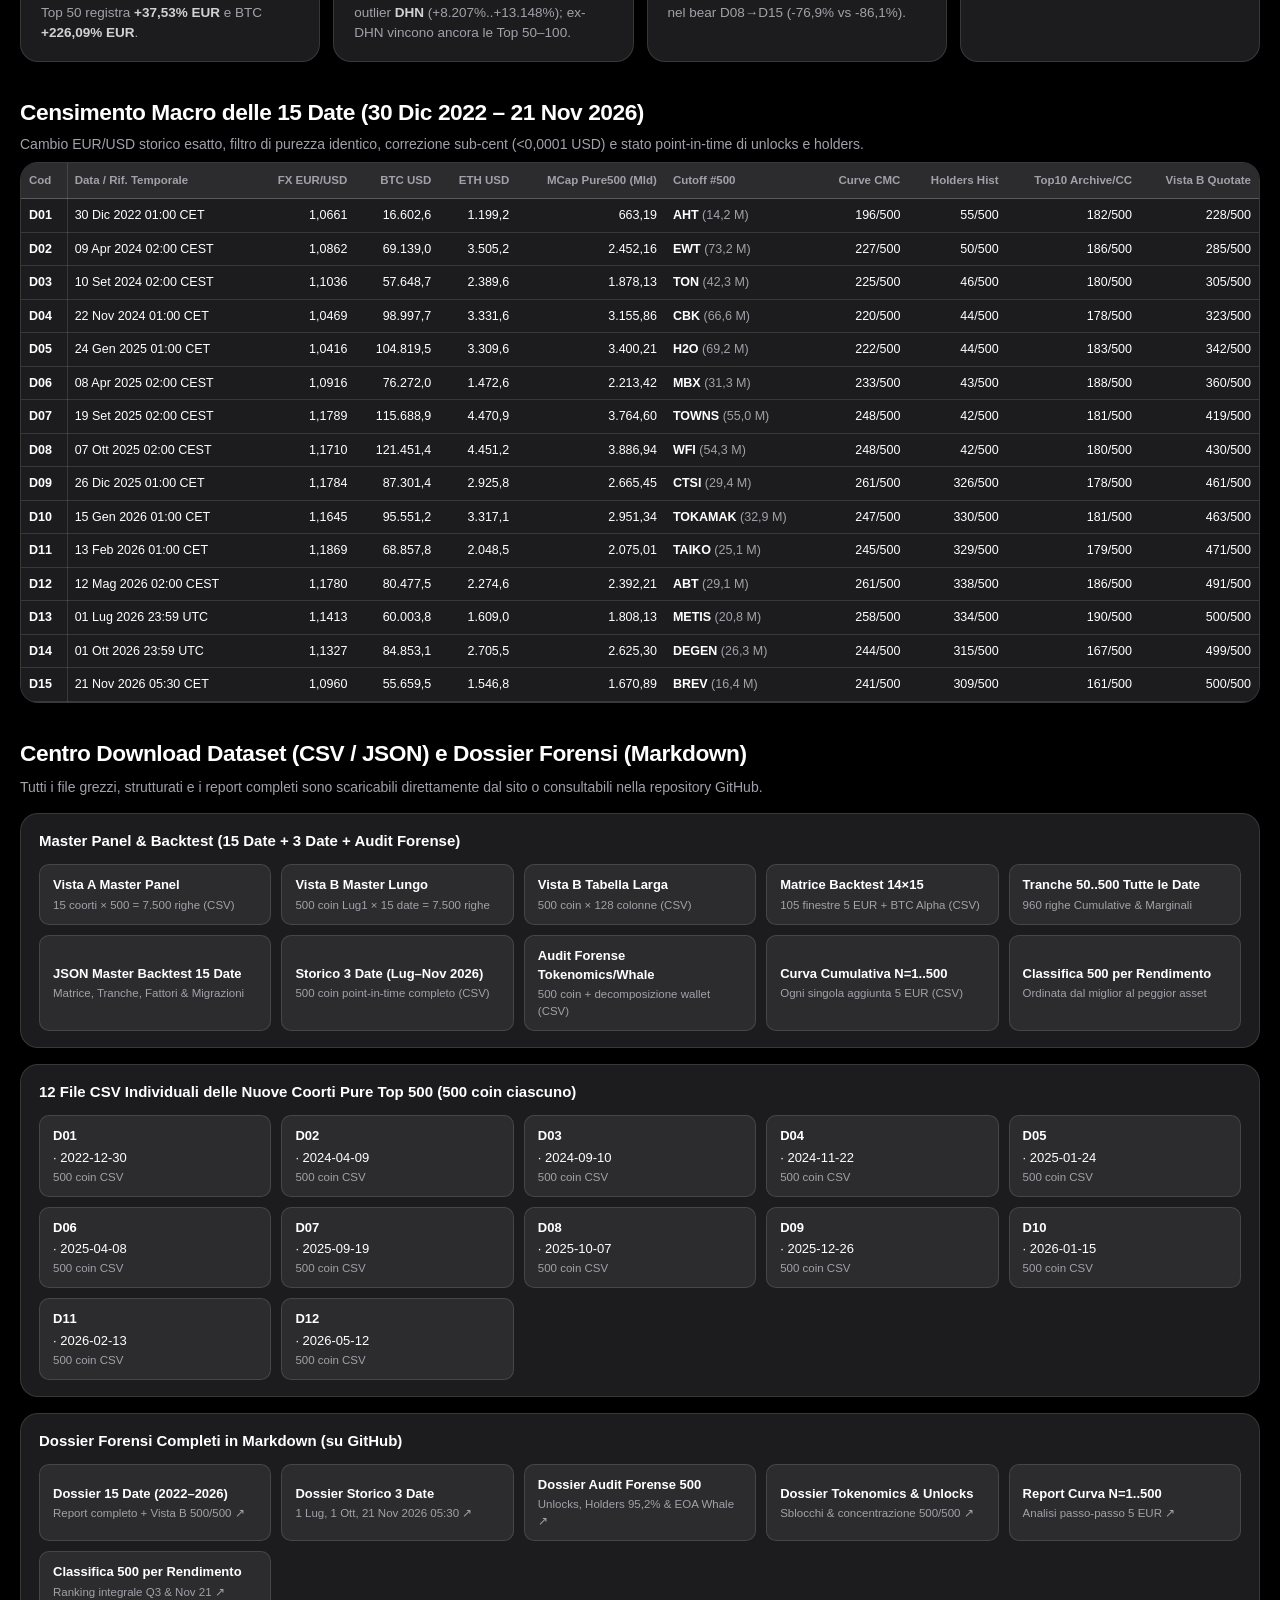
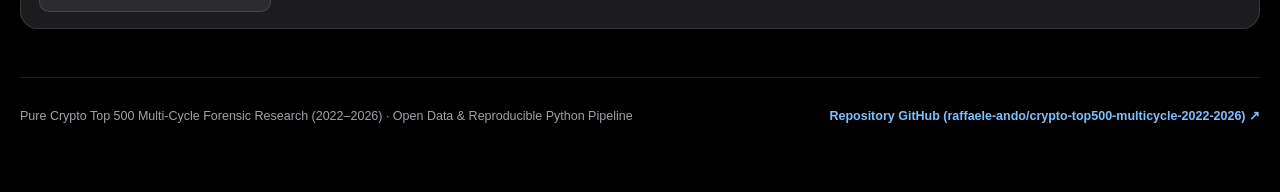
==== commit 20b6dd8f: "feat(ux-ui): unified Apple-Craft OLED Dark & Light design system + Round 1 & 2 blind audit fixes" ====
--- a/index.html
+++ b/index.html
@@ -5,127 +5,219 @@
 <meta name="viewport" content="width=device-width, initial-scale=1">
 <title>Pure Crypto Top 500 — Ricerca Forense Multi-Ciclo (2022–2026)</title>
 <meta name="description" content="Analisi forense zero-survivorship-bias e zero-look-ahead sulle Pure Crypto Top 500 attraverso 15 date dal 30 Dicembre 2022 al 21 Novembre 2026: backtest 5 EUR, tranche 50-500, curve vesting CMC e concentrazione on-chain EVM Archive Multicall3.">
+<script>(function(){try{var t=localStorage.getItem('crypto_hub_theme');document.documentElement.setAttribute('data-theme',t==='light'?'light':'dark');}catch(e){document.documentElement.setAttribute('data-theme','dark');}})();</script>
+<link rel="stylesheet" href="./assets/apple-craft.css">
 <style>
-:root {
-  --bg: #000000; --surface: #111216; --surface2: #181a20; --border: rgba(255,255,255,0.09);
-  --text: #f5f5f7; --muted: #98989f; --accent: #0a84ff; --green: #30d158; --red: #ff453a;
-  --amber: #ff9f0a; --purple: #bf5af2; --radius: 18px;
-}
-[data-theme="light"] {
-  --bg: #f5f5f7; --surface: #ffffff; --surface2: #eef0f4; --border: rgba(0,0,0,0.08);
-  --text: #1d1d1f; --muted: #6e6e73; --accent: #0071e3; --green: #248a3d; --red: #d70015;
-  --amber: #c96a00; --purple: #8944ab;
-}
-* { box-sizing: border-box; }
-html { scroll-behavior: smooth; }
-body {
-  margin: 0; font-family: -apple-system, BlinkMacSystemFont, "SF Pro Display", "SF Pro Text", "Segoe UI", Roboto, sans-serif;
-  background: var(--bg); color: var(--text); -webkit-font-smoothing: antialiased; line-height: 1.5;
-}
-.topbar {
-  position: sticky; top: 0; z-index: 100; backdrop-filter: blur(18px); -webkit-backdrop-filter: blur(18px);
-  background: color-mix(in srgb, var(--bg) 82%, transparent); border-bottom: 1px solid var(--border);
-}
-.topbar-in {
-  max-width: 1280px; margin: 0 auto; padding: 12px 22px; display: flex; align-items: center; justify-content: space-between; gap: 12px; flex-wrap: wrap;
-}
-.brand { font-weight: 700; font-size: 15px; letter-spacing: -0.015em; display: flex; align-items: center; gap: 8px; }
-.dot { width: 9px; height: 9px; border-radius: 50%; background: var(--green); box-shadow: 0 0 10px var(--green); }
-.nav-links { display: flex; align-items: center; gap: 14px; flex-wrap: wrap; font-size: 13px; }
-.nav-links a { color: var(--muted); text-decoration: none; font-weight: 500; }
-.nav-links a:hover { color: var(--text); }
-.btn {
-  display: inline-flex; align-items: center; gap: 6px; padding: 8px 15px; border-radius: 999px;
-  font-size: 13px; font-weight: 600; text-decoration: none; cursor: pointer;
-  border: 1px solid var(--border); background: var(--surface2); color: var(--text); transition: all .15s;
-}
-.btn:hover { border-color: var(--accent); transform: translateY(-1px); }
-.btn-primary { background: var(--accent); color: #fff; border-color: var(--accent); }
-.btn-primary:hover { filter: brightness(1.08); }
-.wrap { max-width: 1280px; margin: 0 auto; padding: 36px 22px 72px; }
-.hero { padding: 28px 0 32px; }
+.wrap { max-width: 1320px; }
+.hero { padding: 14px 0 22px; }
 .eyebrow {
-  display: inline-flex; align-items: center; gap: 8px; font-size: 12px; font-weight: 600;
-  color: var(--accent); background: rgba(10,132,255,0.12); border: 1px solid rgba(10,132,255,0.28);
-  padding: 5px 12px; border-radius: 999px; margin-bottom: 16px;
-}
-h1 {
-  margin: 0 0 14px; font-size: clamp(30px, 4.5vw, 52px); font-weight: 800;
-  letter-spacing: -0.03em; line-height: 1.08; max-width: 960px;
-}
-.lead { color: var(--muted); font-size: clamp(15px, 1.5vw, 18px); max-width: 820px; margin: 0 0 24px; }
-.hero-cta { display: flex; flex-wrap: wrap; gap: 10px; }
-.kpis { display: grid; grid-template-columns: repeat(auto-fit, minmax(190px, 1fr)); gap: 12px; margin: 28px 0 44px; }
-.kpi { background: var(--surface); border: 1px solid var(--border); border-radius: var(--radius); padding: 16px 18px; }
-.kpi .lbl { font-size: 11px; text-transform: uppercase; letter-spacing: 0.05em; color: var(--muted); font-weight: 600; }
-.kpi .val { font-size: 24px; font-weight: 800; font-variant-numeric: tabular-nums; margin: 4px 0 2px; letter-spacing: -0.02em; }
-.kpi .note { font-size: 12px; color: var(--muted); }
-.sec-title { font-size: 22px; font-weight: 700; letter-spacing: -0.02em; margin: 42px 0 8px; }
-.sec-sub { color: var(--muted); font-size: 14px; margin: 0 0 20px; }
-.grid-apps { display: grid; grid-template-columns: repeat(auto-fit, minmax(340px, 1fr)); gap: 16px; }
+  display: inline-flex;
+  align-items: center;
+  gap: 8px;
+  font-size: 12.5px;
+  font-weight: 600;
+  color: var(--accent-text);
+  background: var(--accent-soft);
+  border: 1px solid var(--accent-soft-border);
+  padding: 6px 13px;
+  border-radius: 999px;
+  margin-bottom: 14px;
+  line-height: 1.35;
+  max-width: 100%;
+}
+.hero h1 {
+  margin: 0 0 12px;
+  font-size: clamp(1.58rem, 3.8vw, 2.85rem);
+  font-weight: 700;
+  letter-spacing: -0.028em;
+  line-height: 1.12;
+  max-width: 920px;
+}
+.lead {
+  color: var(--muted);
+  font-size: clamp(14.5px, 1.35vw, 17px);
+  max-width: 840px;
+  margin: 0 0 20px;
+  line-height: 1.54;
+}
+.lead strong { color: var(--ink); font-weight: 600; }
+.hero-cta {
+  display: flex;
+  flex-wrap: wrap;
+  gap: 10px;
+}
+.hero-cta .btn { min-height: 44px; padding: 0 18px; font-size: 13.5px; }
+[data-theme="light"] .hero-cta .btn:not(.btn-primary) {
+  background: #ffffff;
+  box-shadow: 0 1px 3px rgba(0, 0, 0, 0.08);
+}
+.sec-title {
+  font-size: clamp(1.18rem, 2vw, 1.42rem);
+  font-weight: 700;
+  letter-spacing: -0.02em;
+  margin: 34px 0 6px;
+}
+.sec-sub { color: var(--muted); font-size: 14px; margin: 0 0 16px; }
+.grid-apps {
+  display: grid;
+  grid-template-columns: repeat(auto-fit, minmax(min(100%, 320px), 1fr));
+  gap: 14px;
+}
 .app-card {
-  background: var(--surface); border: 1px solid var(--border); border-radius: var(--radius);
-  padding: 22px; display: flex; flex-direction: column; justify-content: space-between;
-  text-decoration: none; color: inherit; transition: all .18s; position: relative; overflow: hidden;
-}
-.app-card:hover { border-color: var(--accent); transform: translateY(-3px); box-shadow: 0 12px 32px rgba(0,0,0,0.28); }
+  background: var(--surface);
+  border: 1px solid var(--border);
+  border-radius: var(--r-lg);
+  padding: 20px 22px;
+  display: flex;
+  flex-direction: column;
+  justify-content: space-between;
+  text-decoration: none;
+  color: inherit;
+  box-shadow: var(--shadow-card);
+  transition: transform 0.16s var(--ease), border-color 0.16s var(--ease), box-shadow 0.16s var(--ease);
+  min-width: 0;
+}
+@media (hover: hover) {
+  .app-card:hover {
+    border-color: var(--accent-text);
+    transform: translateY(-2px);
+    box-shadow: 0 10px 28px rgba(0, 0, 0, 0.22);
+  }
+}
 .app-card.featured {
-  border-color: rgba(10,132,255,0.5);
-  background: linear-gradient(155deg, rgba(10,132,255,0.13) 0%, var(--surface) 58%);
-}
-.tag { display: inline-block; font-size: 11px; font-weight: 700; text-transform: uppercase; letter-spacing: 0.04em; padding: 3px 9px; border-radius: 999px; margin-bottom: 10px; }
-.tag-blue { background: rgba(10,132,255,0.18); color: var(--accent); }
-.tag-green { background: rgba(48,209,88,0.16); color: var(--green); }
-.tag-purple { background: rgba(191,90,242,0.16); color: var(--purple); }
-.tag-amber { background: rgba(255,159,10,0.16); color: var(--amber); }
-.app-card h3 { margin: 0 0 8px; font-size: 18px; font-weight: 700; letter-spacing: -0.015em; }
-.app-card p { margin: 0 0 16px; font-size: 13.5px; color: var(--muted); }
-.app-foot { display: flex; align-items: center; justify-content: space-between; font-size: 13px; font-weight: 600; color: var(--accent); }
-.card { background: var(--surface); border: 1px solid var(--border); border-radius: var(--radius); padding: 20px 22px; margin-bottom: 18px; }
-.tbl-wrap { overflow-x: auto; border: 1px solid var(--border); border-radius: 12px; }
-table { width: 100%; border-collapse: collapse; font-size: 13px; font-variant-numeric: tabular-nums; }
-th, td { padding: 9px 11px; border-bottom: 1px solid var(--border); text-align: right; white-space: nowrap; }
-th { background: var(--surface2); color: var(--muted); font-weight: 600; font-size: 12px; }
-th.l, td.l { text-align: left; }
-.pos { color: var(--green); font-weight: 700; }
-.neg { color: var(--red); font-weight: 700; }
-.findings { display: grid; grid-template-columns: repeat(auto-fit, minmax(290px, 1fr)); gap: 14px; }
-.f-box { background: var(--surface); border: 1px solid var(--border); border-radius: var(--radius); padding: 18px 20px; }
-.f-box h4 { margin: 0 0 6px; font-size: 15px; font-weight: 700; }
-.f-box p { margin: 0; font-size: 13.5px; color: var(--muted); }
-.dl-grid { display: grid; grid-template-columns: repeat(auto-fill, minmax(220px, 1fr)); gap: 10px; }
+  border-color: var(--accent-soft-border);
+  background: linear-gradient(155deg, var(--accent-soft) 0%, var(--surface) 58%);
+}
+.tag {
+  display: inline-block;
+  font-size: 11px;
+  font-weight: 700;
+  text-transform: uppercase;
+  letter-spacing: 0.04em;
+  padding: 3px 9px;
+  border-radius: 999px;
+  margin-bottom: 10px;
+}
+.tag-blue { background: var(--accent-soft); color: var(--accent-text); }
+.tag-green { background: var(--green-soft); color: var(--green-text); }
+.tag-purple { background: var(--purple-soft); color: var(--purple-text); }
+.tag-amber { background: var(--amber-soft); color: var(--amber-text); }
+.app-card h3 { margin: 0 0 8px; font-size: 17px; font-weight: 700; letter-spacing: -0.015em; }
+.app-card p { margin: 0 0 16px; font-size: 13.5px; color: var(--muted); line-height: 1.48; }
+.app-foot {
+  display: flex;
+  align-items: center;
+  justify-content: space-between;
+  font-size: 13.5px;
+  font-weight: 600;
+  color: var(--accent-text);
+  min-height: 24px;
+}
+.findings {
+  display: grid;
+  grid-template-columns: repeat(auto-fit, minmax(min(100%, 270px), 1fr));
+  gap: 13px;
+}
+.f-box {
+  background: var(--surface);
+  border: 1px solid var(--border);
+  border-radius: var(--r-lg);
+  padding: 18px 20px;
+  box-shadow: var(--shadow-card);
+  min-width: 0;
+}
+.f-box h4 { margin: 0 0 8px; font-size: 15.5px; font-weight: 700; line-height: 1.3; }
+.f-box p { margin: 0; font-size: 13.5px; color: var(--muted); line-height: 1.5; }
+.f-box strong { color: var(--ink-secondary); font-weight: 600; }
+.code-chip {
+  font-family: ui-monospace, SFMono-Regular, Menlo, Consolas, monospace;
+  font-size: 0.86em;
+  padding: 1px 6px;
+  border-radius: 5px;
+  background: var(--surface2);
+  color: var(--ink);
+  border: 1px solid var(--border);
+}
+.dl-grid {
+  display: grid;
+  grid-template-columns: repeat(auto-fill, minmax(min(100%, 215px), 1fr));
+  gap: 10px;
+}
 .dl-chip {
-  display: flex; flex-direction: column; gap: 2px; padding: 11px 14px; border-radius: 12px;
-  background: var(--surface2); border: 1px solid var(--border); text-decoration: none; color: var(--text);
-  font-size: 13px; transition: all .15s;
-}
-.dl-chip:hover { border-color: var(--accent); transform: translateY(-1px); }
+  display: flex;
+  flex-direction: column;
+  justify-content: center;
+  gap: 2px;
+  min-height: 50px;
+  padding: 10px 13px;
+  border-radius: var(--r-sm);
+  background: var(--surface2);
+  border: 1px solid var(--border);
+  text-decoration: none;
+  color: var(--ink);
+  font-size: 13px;
+  transition: border-color 0.15s var(--ease), transform 0.15s var(--ease);
+  min-width: 0;
+}
+@media (hover: hover) {
+  .dl-chip:hover { border-color: var(--accent-text); transform: translateY(-1px); }
+}
 .dl-chip span { font-size: 11.5px; color: var(--muted); }
-footer { margin-top: 56px; padding-top: 22px; border-top: 1px solid var(--border); color: var(--muted); font-size: 12.5px; display: flex; flex-wrap: wrap; justify-content: space-between; gap: 10px; }
-footer a { color: var(--accent); text-decoration: none; }
+footer {
+  margin-top: 48px;
+  padding-top: 20px;
+  border-top: 1px solid var(--border);
+  color: var(--muted);
+  font-size: 12.5px;
+  display: flex;
+  flex-wrap: wrap;
+  justify-content: space-between;
+  align-items: center;
+  gap: 10px;
+}
+footer a {
+  color: var(--accent-text);
+  text-decoration: none;
+  font-weight: 600;
+  display: inline-flex;
+  align-items: center;
+  min-height: 38px;
+}
+/* Tablet 2x2 CTA grid */
+@media (max-width: 960px) and (min-width: 541px) {
+  .hero-cta { display: grid; grid-template-columns: repeat(2, minmax(0, 1fr)); }
+  .hero-cta .btn { width: 100%; }
+}
+/* Mobile full-width CTA stack + clean multi-line badge radius */
+@media (max-width: 540px) {
+  .eyebrow { border-radius: 14px; font-size: 11.5px; padding: 6px 11px; margin-bottom: 10px; }
+  .hero { padding: 8px 0 16px; }
+  .hero h1 { font-size: clamp(1.38rem, 6.2vw, 1.85rem); margin-bottom: 9px; }
+  .lead { font-size: 14px; margin-bottom: 14px; }
+  .hero-cta { display: grid; grid-template-columns: 1fr; gap: 8px; }
+  .hero-cta .btn { width: 100%; }
+}
+/* Short Mobile Landscape (667x375): fit hero + Primary CTA cleanly above the fold */
+@media (max-height: 480px) and (max-width: 900px) {
+  .hero { padding: 6px 0 12px; }
+  .eyebrow { padding: 4px 10px; font-size: 11px; margin-bottom: 8px; }
+  .hero h1 { font-size: 1.38rem; margin-bottom: 6px; }
+  .lead { font-size: 13px; margin-bottom: 12px; line-height: 1.4; }
+  .hero-cta { display: grid; grid-template-columns: repeat(2, minmax(0, 1fr)); gap: 7px; }
+  .hero-cta .btn { min-height: 40px; font-size: 12.5px; padding: 0 10px; width: 100%; }
+}
 </style>
 </head>
 <body>
-<header class="topbar">
-  <div class="topbar-in">
-    <div class="brand"><span class="dot"></span> Pure Crypto Top 500 &middot; Multi-Cycle Lab</div>
-    <nav class="nav-links">
-      <a href="#dashboards">6 Dashboard Interattive</a>
-      <a href="#evidenze">Evidenze Empiriche</a>
-      <a href="#timeline">15 Date (2022–2026)</a>
-      <a href="#downloads">Dataset &amp; Dossier</a>
-      <a class="btn" href="https://github.com/raffaele-ando/crypto-top500-multicycle-2022-2026" target="_blank" rel="noopener">GitHub Repo &nearr;</a>
-      <button class="btn" onclick="toggleTheme()" id="themeBtn">Chiaro / Scuro</button>
-    </nav>
-  </div>
-</header>
+<script src="./assets/hub-shell.js"></script>
+<script>agyInitHubNav("home", "./");</script>
 
 <main class="wrap">
   <section class="hero">
     <div class="eyebrow">100% Forensic Completeness Gate PASS &middot; Zero Survivorship Bias &middot; Zero Look-Ahead</div>
-    <h1>Analisi Forense Multi-Ciclo sulle Pure Crypto Top 500 (2022–2026)</h1>
+    <h1>Analisi Forense Multi-Ciclo sulle Pure Crypto Top 500 <span style="white-space:nowrap">(2022–2026)</span></h1>
     <p class="lead">
-      Dataset point-in-time su <strong>15 date storiche</strong> dal minimo del bear market (30 Dicembre 2022) al picco del ciclo (7 Ottobre 2025) fino al 21 Novembre 2026 05:30 CET. Include backtest <strong>5 EUR/coin</strong> su 105 finestre, tranche <code>Top 50..500</code>, <strong>498 curve ufficiali di vesting CMC</strong>, <strong>446 asset EVM ricostruiti crittograficamente via Archive RPC Multicall3</strong> e <strong>24 migrazioni ufficiali</strong> risolte al rapporto reale.
+      Dataset point-in-time su <strong>15 date storiche</strong> dal minimo del bear market (30 Dicembre 2022) al picco del ciclo (7 Ottobre 2025) fino al 21 Novembre 2026 05:30&nbsp;CET. Include backtest <strong>5 EUR/coin</strong> su 105 finestre, tranche Top 50..500, 498 curve ufficiali di vesting CMC, 446 asset EVM ricostruiti crittograficamente via Archive RPC Multicall3 e 24 migrazioni ufficiali risolte al rapporto reale.
     </p>
     <div class="hero-cta">
       <a class="btn btn-primary" href="./multidate_15_2022_2026/dashboard_15date_ciclo_2022_2026.html">Apri Dashboard Flagship 15 Date &rarr;</a>
@@ -135,23 +227,23 @@
     </div>
   </section>
 
-  <section class="kpis">
-    <div class="kpi"><div class="lbl">Orizzonte Temporale</div><div class="val">15 Date &middot; 4 Anni</div><div class="note">30 Dic 2022 &rarr; 21 Nov 2026 05:30 CET</div></div>
+  <section class="kpis" aria-label="Indicatori chiave della ricerca">
+    <div class="kpi"><div class="lbl">Orizzonte Temporale</div><div class="val">15 Date &middot; 4 Anni</div><div class="note">30 Dic 2022 &rarr; 21 Nov 2026 &middot; 05:30&nbsp;CET</div></div>
     <div class="kpi"><div class="lbl">Record Point-in-Time</div><div class="val">15.000 Righe</div><div class="note">7.500 Vista A + 7.500 Vista B</div></div>
-    <div class="kpi"><div class="lbl">On-Chain Archive RPC</div><div class="val">446 Asset EVM</div><div class="note">Multicall3 su ETH, Base, Arb, OP</div></div>
-    <div class="kpi"><div class="lbl">Curve Vesting Ufficiali</div><div class="val">498 Curve CMC</div><div class="note">Unlocks point-in-time dal 2022</div></div>
-    <div class="kpi"><div class="lbl">Copertura Holders Nativa</div><div class="val">95,2% (476/500)</div><div class="note">96,0% dei 496 asset non-privacy</div></div>
-    <div class="kpi"><div class="lbl">Migrazioni &amp; Integrit&agrave;</div><div class="val">24 Swap Mappati</div><div class="note">MATIC&rarr;POL, FTM&rarr;S, MKR&rarr;SKY, ecc.</div></div>
+    <div class="kpi"><div class="lbl">On-Chain Archive RPC</div><div class="val">446 Asset EVM</div><div class="note">Multicall3 su ETH, Base, Arbitrum e&nbsp;OP</div></div>
+    <div class="kpi"><div class="lbl">Curve Vesting Ufficiali</div><div class="val">498 Curve CMC</div><div class="note">Unlocks point-in-time dal Dicembre&nbsp;2022</div></div>
+    <div class="kpi"><div class="lbl">Holders Nativi</div><div class="val">95,2% (476/500)</div><div class="note">96,0% dei 496 asset non&#8209;privacy</div></div>
+    <div class="kpi"><div class="lbl">Migrazioni &amp; Integrit&agrave;</div><div class="val">24 Swap Mappati</div><div class="note">MATIC&rarr;POL, FTM&rarr;S, MKR&rarr;SKY e altri</div></div>
   </section>
 
   <h2 class="sec-title" id="dashboards">Suite delle 6 Dashboard Web Interattive</h2>
-  <p class="sec-sub">Tutte le applicazioni sono zero-dependency, filtrabili, ordinabili e funzionanti interamente lato client con tutti i record 1:1 incorporati.</p>
+  <p class="sec-sub">Tutte le applicazioni sono zero-dependency, filtrabili, ordinabili, dotate di tema Light/OLED Dark e funzionanti lato client con tutti i record 1:1 incorporati.</p>
   <section class="grid-apps">
     <a class="app-card featured" href="./multidate_15_2022_2026/dashboard_15date_ciclo_2022_2026.html">
       <div>
         <span class="tag tag-blue">Flagship &middot; 15 Date (2022–2026)</span>
         <h3>Dashboard Multi-Ciclo 15 Date &amp; Backtest 14&times;15</h3>
-        <p>Heatmap interattiva su tutte le 105 finestre di investimento 5 EUR/coin, confronto Conservative vs Active-Only vs Bitcoin, grafici Tranche Top 50..500 e fasce marginali, esploratore completo Vista A (500 coin/data) e Vista B (500/500) + fattori on-chain 4 anni.</p>
+        <p>Heatmap interattiva su tutte le 105 finestre di investimento 5 EUR/coin, confronto Conservative vs Active-Only vs Bitcoin, grafici divergenti Tranche Top 50..500, esploratore completo Vista A (500 coin/data) e Vista B (500/500) + fattori on-chain 4 anni.</p>
       </div>
       <div class="app-foot"><span>Apri Dashboard 15 Date</span><span>&rarr;</span></div>
     </a>
@@ -160,7 +252,7 @@
       <div>
         <span class="tag tag-green">Point-in-Time 2026</span>
         <h3>Storico 3 Date — 1 Lug, 1 Ott &amp; 21 Nov 2026</h3>
-        <p>Confronto ad alta risoluzione dei parametri storici esatti sulle 3 date del 2026 (inclusa rilevazione intraday 05:30 CET del 21 Novembre): evoluzione rank, supply inflation, token sbloccati, holders storici (334/500) e delta concentrazione Archive RPC.</p>
+        <p>Confronto ad alta risoluzione dei parametri storici esatti sulle 3 date del 2026 (inclusa rilevazione intraday 05:30&nbsp;CET del 21 Novembre): evoluzione rank, supply inflation, token sbloccati, holders storici (334/500) e delta concentrazione Archive RPC.</p>
       </div>
       <div class="app-foot"><span>Apri Storico 3 Date</span><span>&rarr;</span></div>
     </a>
@@ -169,7 +261,7 @@
       <div>
         <span class="tag tag-purple">On-Chain Forensics &middot; 95,2%</span>
         <h3>Tokenomics, Unlocks &amp; Decomposizione Wallet</h3>
-        <p>Analisi integrale dei 500 asset puri su token sbloccati/da sbloccare, numero holder e decomposizione dei Top-10 wallet on-chain in Burn, CEX, Protocol/Lock/LP ed EOA Whale Residua, con punteggio affidabilit&agrave; A–D e flag di rischio.</p>
+        <p>Analisi integrale dei 500 asset puri su token sbloccati/da sbloccare, numero holder e decomposizione dei Top-10 wallet on-chain in Burn, CEX, Protocol/Lock/LP ed EOA Whale Residua, con punteggio affidabilit&agrave; A+–C e 58 bug bridge bonificati.</p>
       </div>
       <div class="app-foot"><span>Apri Audit On-Chain</span><span>&rarr;</span></div>
     </a>
@@ -178,7 +270,7 @@
       <div>
         <span class="tag tag-amber">Ottimizzazione N = 1..500</span>
         <h3>Curva Cumulativa Passo-Passo (da 1 a 500 Coin)</h3>
-        <p>Valutazione marginale di ogni singola aggiunta di criptovaluta dalla #1 alla #500 con ticket da 5 EUR: identifica esattamente il punto di massimo rendimento cumulativo, il contributo di ogni ingresso e il profilo rischio/rendimento lungo la curva.</p>
+        <p>Valutazione marginale di ogni singola aggiunta di criptovaluta dalla #1 alla #500 con ticket da 5 EUR: identifica il punto di massimo rendimento cumulativo (N=143 +BTW / N=93 ex-BTW), il contributo di ogni ingresso e il profilo rischio/rendimento.</p>
       </div>
       <div class="app-foot"><span>Apri Curva N=1..500</span><span>&rarr;</span></div>
     </a>
@@ -187,7 +279,7 @@
       <div>
         <span class="tag tag-green">Coorte Pulita Q3 2026</span>
         <h3>Clean Pure Top 500 &amp; Analisi Tranche Q3 2026</h3>
-        <p>Esplorazione della coorte filtrata del 1° Luglio 2026 (depurata da 274 asset non puri: stablecoin, wrapped, LST/LRT, RWA, illiquide &lt;100k USD, zombie e subnet) con backtest Q3 al 1° Ottobre e al 21 Novembre 2026.</p>
+        <p>Esplorazione della coorte filtrata del 1&deg; Luglio 2026 (depurata da 274 asset non puri: stablecoin, wrapped, LST/LRT, RWA, illiquide &lt;100k USD, zombie e subnet) con backtest Q3 al 1&deg; Ottobre e al 21 Novembre 2026.</p>
       </div>
       <div class="app-foot"><span>Apri Pure 500 Q3</span><span>&rarr;</span></div>
     </a>
@@ -196,37 +288,42 @@
       <div>
         <span class="tag tag-blue">Baseline Pre-Filtro</span>
         <h3>Snapshot Raw Top 500 Originale (Pre-Pulizia)</h3>
-        <p>Snapshot integrale originale delle prime 500 capitalizzazioni CMC al 1° Luglio 2026 prima delle esclusioni forensi, utile per verificare l'impatto quantitativo della rimozione di stablecoin, wrapped e asset sintetici.</p>
+        <p>Snapshot integrale originale delle prime 500 capitalizzazioni CMC al 1&deg; Luglio 2026 prima delle esclusioni forensi, con badge di classificazione sui 182 asset esclusi per verificare l'impatto quantitativo della pulizia.</p>
       </div>
       <div class="app-foot"><span>Apri Raw Top 500</span><span>&rarr;</span></div>
     </a>
   </section>
 
-  <h2 class="sec-title" id="evidenze">Evidenze Empiriche Principali (Ciclo 2022–2026)</h2>
+  <h2 class="sec-title" id="evidenze">Evidenze Empiriche Principali <span style="white-space:nowrap">(Ciclo 2022–2026)</span></h2>
   <p class="sec-sub">Sintesi quantitativa certificata su 5 EUR per coin (2.500 EUR per coorte Top 500), con delisting valutati a 0 EUR (-100%) e migrazioni ufficiali convertite al tasso reale.</p>
   <section class="findings">
     <div class="f-box">
       <h4>Miglior Finestra (Top 500): <span class="pos">+173,00% EUR</span></h4>
-      <p>Entrando al minimo <code>D01 (30 Dic 2022)</code> ed uscendo a <code>D02 (09 Apr 2024)</code>, 2.500 EUR diventano <strong>6.825,12 EUR</strong> (BTC Buy&amp;Hold: <strong>+308,72% EUR</strong>). Sul ciclo di 4 anni fino al 21 Nov 2026, <code>Top 500</code> chiude a <strong>1.067,15 EUR (-57,31%)</strong> con 44 delisting, mentre <code>Top 50</code> registra <strong>+37,53% EUR</strong> e BTC <strong>+226,09% EUR</strong>.</p>
+      <p>Entrando al minimo <strong>D01 (30 Dic 2022)</strong> ed uscendo a <strong>D02 (09 Apr 2024)</strong>, 2.500 EUR diventano <strong>6.825,12 EUR</strong> (BTC Buy&amp;Hold: <strong>+308,72% EUR</strong>). Sul ciclo di 4 anni fino al 21 Nov 2026, la Top 500 chiude a <strong>1.067,15 EUR (-57,31%)</strong> con 44 delisting, mentre la Top 50 registra <strong>+37,53% EUR</strong> e BTC <strong>+226,09% EUR</strong>.</p>
     </div>
     <div class="f-box">
-      <h4>Dominio Strutturale delle Large-Cap (<code>Top 50–100</code>)</h4>
-      <p>Su tutti gli ingressi 2022–Set 2025 (<code>D01..D07</code>) tenuti al 21 Nov 2026, le tranche <strong>Top 50 / Top 100 / Top 150</strong> battono sistematicamente la Top 500 di <strong>+17 / +95 punti %</strong>. Nel 2026 (<code>D08..D13</code>) le tranche 250–450 prevalgono solo per il singolo outlier <code>DHN</code> (+8.207%..+13.148%); ex-DHN vincono ancora le Top 50–100.</p>
+      <h4>Dominio Strutturale delle Large-Cap (Top 50–100)</h4>
+      <p>Su tutti gli ingressi 2022–Set 2025 (D01–D07) tenuti al 21 Nov 2026, le tranche <strong>Top 50 / Top 100 / Top 150</strong> battono sistematicamente la Top 500 di <strong>+17 / +95 punti %</strong>. Nel 2026 (D08–D13) le tranche 250–450 prevalgono solo per il singolo outlier <strong>DHN</strong> (+8.207%..+13.148%); ex-DHN vincono ancora le Top 50–100.</p>
     </div>
     <div class="f-box">
       <h4>Fattore Unlocks: Degrado Monotonico su 4 Anni</h4>
-      <p>Misurando l'overhang <code>to_unlock_pct</code> alla sola data di ingresso (zero look-ahead): su <code>D01&rarr;D08</code> la mediana EUR crolla da <strong>-25,6%</strong> (0–10% bloccati) a <strong>-31,5%</strong> (10–30%), <strong>-46,6%</strong> (30–60%) fino a <strong>-66,9%</strong> (&gt;60% bloccati). Stesso gradiente nel bear <code>D08&rarr;D15</code> (-76,9% vs -86,1%).</p>
+      <p>Misurando l'overhang <code class="code-chip">to_unlock_pct</code> alla sola data di ingresso (zero look-ahead): su D01&rarr;D08 la mediana EUR crolla da <strong>-25,6%</strong> (0–10% bloccati) a <strong>-31,5%</strong> (10–30%), <strong>-46,6%</strong> (30–60%) fino a <strong>-66,9%</strong> (&gt;60% bloccati). Stesso gradiente nel bear D08&rarr;D15 (-76,9% vs -86,1%).</p>
     </div>
     <div class="f-box">
       <h4>EOA Whale Residua: Amplificatore di Drawdown</h4>
-      <p>Grazie alla ricostruzione crittografica <code>EVM Archive RPC Multicall3</code>, nel ribasso <code>D08&rarr;D15</code> la perdita media peggiora monotonicamente con la quota in mano a whale EOA: <strong>-41,6%</strong> (&lt;10% EOA), <strong>-75,0%</strong> (10–35% EOA) e <strong>-77,2%</strong> (&gt;35% EOA).</p>
+      <p>Grazie alla ricostruzione crittografica <strong>EVM Archive RPC Multicall3</strong>, nel ribasso D08&rarr;D15 la perdita media peggiora monotonicamente con la quota in mano a whale EOA: <strong>-41,6%</strong> (&lt;10% EOA), <strong>-75,0%</strong> (10–35% EOA) e <strong>-77,2%</strong> (&gt;35% EOA).</p>
     </div>
   </section>
 
-  <h2 class="sec-title" id="timeline">Censimento Macro delle 15 Date (30 Dic 2022 – 21 Nov 2026)</h2>
-  <p class="sec-sub">Ogni data dispone di cambio EUR/USD storico esatto, filtro di purezza identico, correzione sub-cent (&lt;0,0001 USD) e stato point-in-time di unlocks e holders.</p>
-  <div class="card" style="padding:0">
-    <div class="tbl-wrap" style="border:none"><table id="timelineTbl"></table></div>
+  <div class="tbl-head-bar" style="margin-top:34px">
+    <div>
+      <h2 class="sec-title" id="timeline" style="margin:0 0 4px">Censimento Macro delle 15 Date <span style="white-space:nowrap">(30 Dic 2022 – 21 Nov 2026)</span></h2>
+      <p class="sec-sub" style="margin:0">Cambio EUR/USD storico esatto, filtro di purezza identico, correzione sub-cent (&lt;0,0001 USD) e stato point-in-time di unlocks e holders.</p>
+    </div>
+    <span class="scroll-hint" data-scroll-hint="timelineWrap">&larr; Scorri tabella &rarr;</span>
+  </div>
+  <div class="card" style="padding:0;overflow:hidden">
+    <div class="tbl-wrap no-maxh" id="timelineWrap" style="border:none"><table id="timelineTbl"></table></div>
   </div>
 
   <h2 class="sec-title" id="downloads">Centro Download Dataset (CSV / JSON) e Dossier Forensi (Markdown)</h2>
@@ -267,25 +364,19 @@
 
   <footer>
     <div>Pure Crypto Top 500 Multi-Cycle Forensic Research (2022–2026) &middot; Open Data &amp; Reproducible Python Pipeline</div>
-    <div><a href="https://github.com/raffaele-ando/crypto-top500-multicycle-2022-2026" target="_blank" rel="noopener">Repository GitHub (raffaele-ando/crypto-top500-multicycle-2022-2026)</a></div>
+    <div><a href="https://github.com/raffaele-ando/crypto-top500-multicycle-2022-2026" target="_blank" rel="noopener">Repository GitHub (raffaele-ando/crypto-top500-multicycle-2022-2026) &nearr;</a></div>
   </footer>
 </main>
 
 <script>
 const CENSUS = [{"code":"D01","date":"2022-12-30","it_label":"30 Dic 2022 01:00 CET","fx_eur_usd":1.066055,"btc_usd":16602.59,"btc_eur":15573.85,"eth_usd":1199.23,"cohort_mcap_usd_b":663.19,"cohort_vol24h_usd_b":27.54,"cutoff_rank500_sym":"AHT","cutoff_rank500_mcap_m":14.17,"n_unlock_official_curve":196,"n_unlock_total":500,"n_hist_holders_cnt":55,"n_hist_top10_conc":182,"n_hist_eoa_whale":72,"n_ref_top10_nov24":438,"n_vistaB_already_listed":228,"raw_snapshot_total_coins":8789},{"code":"D02","date":"2024-04-09","it_label":"09 Apr 2024 02:00 CEST","fx_eur_usd":1.08617,"btc_usd":69139.02,"btc_eur":63653.95,"eth_usd":3505.16,"cohort_mcap_usd_b":2452.16,"cohort_vol24h_usd_b":95.17,"cutoff_rank500_sym":"EWT","cutoff_rank500_mcap_m":73.2,"n_unlock_official_curve":227,"n_unlock_total":500,"n_hist_holders_cnt":50,"n_hist_top10_conc":186,"n_hist_eoa_whale":92,"n_ref_top10_nov24":445,"n_vistaB_already_listed":285,"raw_snapshot_total_coins":9549},{"code":"D03","date":"2024-09-10","it_label":"10 Set 2024 02:00 CEST","fx_eur_usd":1.10357,"btc_usd":57648.71,"btc_eur":52238.38,"eth_usd":2389.58,"cohort_mcap_usd_b":1878.13,"cohort_vol24h_usd_b":58.1,"cutoff_rank500_sym":"TON","cutoff_rank500_mcap_m":42.33,"n_unlock_official_curve":225,"n_unlock_total":500,"n_hist_holders_cnt":46,"n_hist_top10_conc":180,"n_hist_eoa_whale":104,"n_ref_top10_nov24":446,"n_vistaB_already_listed":305,"raw_snapshot_total_coins":9846},{"code":"D04","date":"2024-11-22","it_label":"22 Nov 2024 01:00 CET","fx_eur_usd":1.046909,"btc_usd":98997.66,"btc_eur":94561.86,"eth_usd":3331.6,"cohort_mcap_usd_b":3155.86,"cohort_vol24h_usd_b":221.7,"cutoff_rank500_sym":"CBK","cutoff_rank500_mcap_m":66.58,"n_unlock_official_curve":220,"n_unlock_total":500,"n_hist_holders_cnt":44,"n_hist_top10_conc":178,"n_hist_eoa_whale":104,"n_ref_top10_nov24":449,"n_vistaB_already_listed":323,"raw_snapshot_total_coins":10156},{"code":"D05","date":"2025-01-24","it_label":"24 Gen 2025 01:00 CET","fx_eur_usd":1.041565,"btc_usd":104819.48,"btc_eur":100636.53,"eth_usd":3309.55,"cohort_mcap_usd_b":3400.21,"cohort_vol24h_usd_b":134.72,"cutoff_rank500_sym":"H2O","cutoff_rank500_mcap_m":69.18,"n_unlock_official_curve":222,"n_unlock_total":500,"n_hist_holders_cnt":44,"n_hist_top10_conc":183,"n_hist_eoa_whale":113,"n_ref_top10_nov24":450,"n_vistaB_already_listed":342,"raw_snapshot_total_coins":10751},{"code":"D06","date":"2025-04-08","it_label":"08 Apr 2025 02:00 CEST","fx_eur_usd":1.091552,"btc_usd":76271.95,"btc_eur":69874.77,"eth_usd":1472.55,"cohort_mcap_usd_b":2213.42,"cohort_vol24h_usd_b":106.89,"cutoff_rank500_sym":"MBX","cutoff_rank500_mcap_m":31.33,"n_unlock_official_curve":233,"n_unlock_total":500,"n_hist_holders_cnt":43,"n_hist_top10_conc":188,"n_hist_eoa_whale":124,"n_ref_top10_nov24":452,"n_vistaB_already_listed":360,"raw_snapshot_total_coins":10360},{"code":"D07","date":"2025-09-19","it_label":"19 Set 2025 02:00 CEST","fx_eur_usd":1.178913,"btc_usd":115688.86,"btc_eur":98131.81,"eth_usd":4470.92,"cohort_mcap_usd_b":3764.6,"cohort_vol24h_usd_b":123.14,"cutoff_rank500_sym":"TOWNS","cutoff_rank500_mcap_m":55.04,"n_unlock_official_curve":248,"n_unlock_total":500,"n_hist_holders_cnt":42,"n_hist_top10_conc":181,"n_hist_eoa_whale":134,"n_ref_top10_nov24":459,"n_vistaB_already_listed":419,"raw_snapshot_total_coins":9508},{"code":"D08","date":"2025-10-07","it_label":"07 Ott 2025 02:00 CEST","fx_eur_usd":1.170966,"btc_usd":121451.38,"btc_eur":103718.96,"eth_usd":4451.15,"cohort_mcap_usd_b":3886.94,"cohort_vol24h_usd_b":212.36,"cutoff_rank500_sym":"WFI","cutoff_rank500_mcap_m":54.25,"n_unlock_official_curve":248,"n_unlock_total":500,"n_hist_holders_cnt":42,"n_hist_top10_conc":180,"n_hist_eoa_whale":139,"n_ref_top10_nov24":460,"n_vistaB_already_listed":430,"raw_snapshot_total_coins":9502},{"code":"D09","date":"2025-12-26","it_label":"26 Dic 2025 01:00 CET","fx_eur_usd":1.178403,"btc_usd":87301.43,"btc_eur":74084.53,"eth_usd":2925.75,"cohort_mcap_usd_b":2665.45,"cohort_vol24h_usd_b":87.83,"cutoff_rank500_sym":"CTSI","cutoff_rank500_mcap_m":29.35,"n_unlock_official_curve":261,"n_unlock_total":500,"n_hist_holders_cnt":326,"n_hist_top10_conc":178,"n_hist_eoa_whale":146,"n_ref_top10_nov24":460,"n_vistaB_already_listed":461,"raw_snapshot_total_coins":8919},{"code":"D10","date":"2026-01-15","it_label":"15 Gen 2026 01:00 CET","fx_eur_usd":1.164502,"btc_usd":95551.19,"btc_eur":82053.26,"eth_usd":3317.1,"cohort_mcap_usd_b":2951.34,"cohort_vol24h_usd_b":115.29,"cutoff_rank500_sym":"TOKAMAK","cutoff_rank500_mcap_m":32.92,"n_unlock_official_curve":247,"n_unlock_total":500,"n_hist_holders_cnt":330,"n_hist_top10_conc":181,"n_hist_eoa_whale":151,"n_ref_top10_nov24":465,"n_vistaB_already_listed":463,"raw_snapshot_total_coins":8947},{"code":"D11","date":"2026-02-13","it_label":"13 Feb 2026 01:00 CET","fx_eur_usd":1.186915,"btc_usd":68857.84,"btc_eur":58014.13,"eth_usd":2048.53,"cohort_mcap_usd_b":2075.01,"cohort_vol24h_usd_b":86.6,"cutoff_rank500_sym":"TAIKO","cutoff_rank500_mcap_m":25.08,"n_unlock_official_curve":245,"n_unlock_total":500,"n_hist_holders_cnt":329,"n_hist_top10_conc":179,"n_hist_eoa_whale":153,"n_ref_top10_nov24":466,"n_vistaB_already_listed":471,"raw_snapshot_total_coins":8870},{"code":"D12","date":"2026-05-12","it_label":"12 Mag 2026 02:00 CEST","fx_eur_usd":1.177952,"btc_usd":80477.5,"btc_eur":68319.84,"eth_usd":2274.64,"cohort_mcap_usd_b":2392.21,"cohort_vol24h_usd_b":76.83,"cutoff_rank500_sym":"ABT","cutoff_rank500_mcap_m":29.09,"n_unlock_official_curve":261,"n_unlock_total":500,"n_hist_holders_cnt":338,"n_hist_top10_conc":186,"n_hist_eoa_whale":170,"n_ref_top10_nov24":471,"n_vistaB_already_listed":491,"raw_snapshot_total_coins":8431},{"code":"D13","date":"2026-07-01","it_label":"01 Lug 2026 23:59 UTC","fx_eur_usd":1.141311,"btc_usd":60003.76,"btc_eur":52574.41,"eth_usd":1608.96,"cohort_mcap_usd_b":1808.13,"cohort_vol24h_usd_b":73.18,"cutoff_rank500_sym":"METIS","cutoff_rank500_mcap_m":20.77,"n_unlock_official_curve":258,"n_unlock_total":500,"n_hist_holders_cnt":334,"n_hist_top10_conc":190,"n_hist_eoa_whale":184,"n_ref_top10_nov24":476,"n_vistaB_already_listed":500,"raw_snapshot_total_coins":8121},{"code":"D14","date":"2026-10-01","it_label":"01 Ott 2026 23:59 UTC","fx_eur_usd":1.132697,"btc_usd":84853.1,"btc_eur":74912.45,"eth_usd":2705.54,"cohort_mcap_usd_b":2625.3,"cohort_vol24h_usd_b":76.53,"cutoff_rank500_sym":"DEGEN","cutoff_rank500_mcap_m":26.27,"n_unlock_official_curve":244,"n_unlock_total":500,"n_hist_holders_cnt":315,"n_hist_top10_conc":167,"n_hist_eoa_whale":162,"n_ref_top10_nov24":446,"n_vistaB_already_listed":499,"raw_snapshot_total_coins":8147},{"code":"D15","date":"2026-11-21","it_label":"21 Nov 2026 05:30 CET","fx_eur_usd":1.096,"btc_usd":55659.47,"btc_eur":50784.19,"eth_usd":1546.77,"cohort_mcap_usd_b":1670.89,"cohort_vol24h_usd_b":101.54,"cutoff_rank500_sym":"BREV","cutoff_rank500_mcap_m":16.41,"n_unlock_official_curve":241,"n_unlock_total":500,"n_hist_holders_cnt":309,"n_hist_top10_conc":161,"n_hist_eoa_whale":158,"n_ref_top10_nov24":433,"n_vistaB_already_listed":500,"raw_snapshot_total_coins":7936}];
-const savedTheme = localStorage.getItem("crypto_hub_theme");
-if (savedTheme) document.documentElement.dataset.theme = savedTheme;
-function toggleTheme() {
-  const next = document.documentElement.dataset.theme === "dark" ? "light" : "dark";
-  document.documentElement.dataset.theme = next;
-  localStorage.setItem("crypto_hub_theme", next);
-}
-let html = "<thead><tr><th class='l'>Cod</th><th class='l'>Data (Ora IT)</th><th>FX EUR/USD</th><th>BTC USD</th><th>ETH USD</th><th>MCap Pure500 (Mld)</th><th>Cutoff #500</th><th>Curve CMC</th><th>Holders Hist</th><th>Top10 Archive/CC</th><th>Vista B Quotate</th></tr></thead><tbody>";
+let html = "<thead><tr><th class='l sticky-col'>Cod</th><th class='l'>Data / Rif. Temporale</th><th>FX EUR/USD</th><th>BTC USD</th><th>ETH USD</th><th>MCap Pure500 (Mld)</th><th class='l'>Cutoff #500</th><th>Curve CMC</th><th>Holders Hist</th><th>Top10 Archive/CC</th><th>Vista B Quotate</th></tr></thead><tbody>";
 for (const c of CENSUS) {
-  html += `<tr><td class='l'><b>${c.code}</b></td><td class='l'>${c.it_label}</td><td>${c.fx_eur_usd.toFixed(4)}</td><td>${c.btc_usd.toLocaleString("it-IT",{maximumFractionDigits:1})}</td><td>${c.eth_usd.toLocaleString("it-IT",{maximumFractionDigits:1})}</td><td>${c.cohort_mcap_usd_b.toFixed(2)}</td><td><b>${c.cutoff_rank500_sym}</b> (${c.cutoff_rank500_mcap_m.toFixed(1)}M)</td><td>${c.n_unlock_official_curve}/500</td><td>${c.n_hist_holders_cnt}/500</td><td>${c.n_hist_top10_conc}/500</td><td>${c.n_vistaB_already_listed}/500</td></tr>`;
+  html += `<tr><td class='l sticky-col'><b>${c.code}</b></td><td class='l'>${c.it_label}</td><td>${FMT.fx(c.fx_eur_usd)}</td><td>${FMT.dec1(c.btc_usd)}</td><td>${FMT.dec1(c.eth_usd)}</td><td>${FMT.dec2(c.cohort_mcap_usd_b)}</td><td class='l'><b>${c.cutoff_rank500_sym}</b> <span class='mut'>(${FMT.dec1(c.cutoff_rank500_mcap_m)} M)</span></td><td>${c.n_unlock_official_curve}/500</td><td>${c.n_hist_holders_cnt}/500</td><td>${c.n_hist_top10_conc}/500</td><td>${c.n_vistaB_already_listed}/500</td></tr>`;
 }
 html += "</tbody>";
 document.getElementById("timelineTbl").innerHTML = html;
+agyRefreshScrollHints();
 </script>
 </body>
-</html>+</html>
--- a/assets/apple-craft.css
+++ b/assets/apple-craft.css
@@ -0,0 +1,722 @@
+/* ==========================================================================
+   Pure Crypto Top 500 — Unified Apple / Craft / Things 3 Design System
+   True OLED Dark (#000000 / #1C1C1E) · Crisp Apple Light (#F2F2F7 / #FFFFFF)
+   WCAG 2.2 AA/AAA Contrast (>= 5.5:1) · Zero-Overflow 320px–1920px Responsive
+   ========================================================================== */
+
+:root, [data-theme="dark"] {
+  --bg: #000000;
+  --surface: #1c1c1e;
+  --surface2: #2c2c2e;
+  --surface-hover: #3a3a3c;
+  --glass: rgba(18, 18, 22, 0.92);
+  --border: rgba(255, 255, 255, 0.12);
+  --border-strong: rgba(255, 255, 255, 0.22);
+  --field-border: #6c6c75;
+  --ink: #ffffff;
+  --ink-secondary: #d1d1d6;
+  --muted: #a1a1aa;
+  --accent: #005ec4;          /* #FFF on #005EC4 = 6.23:1 AA+ */
+  --accent-hover: #006ee6;
+  --accent-text: #7cc0ff;     /* #7CC0FF on #000/#1C1C1E = 9.5:1 AAA */
+  --accent-soft: rgba(10, 132, 255, 0.20);
+  --accent-soft-border: rgba(124, 192, 255, 0.38);
+  --green: #30d158;
+  --green-text: #4ade80;      /* >= 10:1 on dark */
+  --green-soft: rgba(48, 209, 88, 0.18);
+  --red: #ff453a;
+  --red-text: #ff7b72;        /* >= 6.9:1 on #1C1C1E */
+  --red-soft: rgba(255, 69, 58, 0.20);
+  --amber: #ff9f0a;
+  --amber-text: #fbbf24;      /* >= 10.5:1 on dark */
+  --amber-soft: rgba(255, 159, 10, 0.20);
+  --purple-text: #e0b8ff;     /* >= 8.4:1 AAA on dark */
+  --purple-soft: rgba(175, 82, 222, 0.24);
+  --scroll-shadow: rgba(0, 0, 0, 0.62);
+  --shadow-card: 0 2px 14px rgba(0, 0, 0, 0.45);
+  --chev-url: url("data:image/svg+xml,%3Csvg xmlns='http://www.w3.org/2000/svg' width='12' height='12' viewBox='0 0 12 12' fill='none' stroke='%23d1d1d6' stroke-width='1.8' stroke-linecap='round' stroke-linejoin='round'%3E%3Cpath d='M3 4.5L6 7.5L9 4.5'/%3E%3C/svg%3E");
+  --nav-h: 52px;
+  --r-sm: 10px;
+  --r-md: 14px;
+  --r-lg: 18px;
+  --ease: cubic-bezier(0.22, 1, 0.36, 1);
+  color-scheme: dark;
+}
+
+[data-theme="light"] {
+  --bg: #f2f2f7;
+  --surface: #ffffff;
+  --surface2: #efeff4;
+  --surface-hover: #e5e5ea;
+  --glass: rgba(242, 242, 247, 0.92);
+  --border: rgba(60, 60, 67, 0.13);
+  --border-strong: rgba(60, 60, 67, 0.24);
+  --field-border: #8a8a93;
+  --ink: #1c1c1e;
+  --ink-secondary: #3a3a3c;
+  --muted: #55555c;           /* >= 7.1:1 on #FFF */
+  --accent: #005ec4;          /* #FFF on #005EC4 = 6.23:1 AA+ */
+  --accent-hover: #004ea3;
+  --accent-text: #004999;     /* >= 8.8:1 on #FFF */
+  --accent-soft: #e6f2ff;
+  --accent-soft-border: rgba(0, 94, 196, 0.30);
+  --green: #248a3d;
+  --green-text: #137333;      /* 5.9:1 on #FFF */
+  --green-soft: #e3f6e8;
+  --red: #d70015;
+  --red-text: #b91c1c;        /* 6.4:1 on #FFF */
+  --red-soft: #fdeaea;
+  --amber: #c96a00;
+  --amber-text: #8a4b00;      /* 6.6:1 on #FFF */
+  --amber-soft: #fdf0dd;
+  --purple-text: #6b21a8;
+  --purple-soft: #f3e8ff;
+  --scroll-shadow: rgba(0, 0, 0, 0.14);
+  --shadow-card: 0 2px 12px rgba(0, 0, 0, 0.05);
+  --chev-url: url("data:image/svg+xml,%3Csvg xmlns='http://www.w3.org/2000/svg' width='12' height='12' viewBox='0 0 12 12' fill='none' stroke='%233a3a3c' stroke-width='1.8' stroke-linecap='round' stroke-linejoin='round'%3E%3Cpath d='M3 4.5L6 7.5L9 4.5'/%3E%3C/svg%3E");
+  color-scheme: light;
+}
+
+*, *::before, *::after { box-sizing: border-box; }
+html {
+  font-size: 16px;
+  -webkit-text-size-adjust: 100%;
+  background: var(--bg);
+  overflow-x: clip;
+  scroll-behavior: smooth;
+}
+body {
+  margin: 0;
+  font-family: -apple-system, BlinkMacSystemFont, "SF Pro Text", "SF Pro Display", "Segoe UI", Roboto, sans-serif;
+  background: var(--bg);
+  color: var(--ink);
+  line-height: 1.48;
+  min-height: 100dvh;
+  overflow-x: clip;
+  -webkit-font-smoothing: antialiased;
+  -moz-osx-font-smoothing: grayscale;
+}
+button, input, select, textarea { font-family: inherit; color: inherit; }
+
+.sr-only {
+  position: absolute;
+  width: 1px;
+  height: 1px;
+  padding: 0;
+  margin: -1px;
+  overflow: hidden;
+  clip: rect(0, 0, 0, 0);
+  white-space: nowrap;
+  border: 0;
+}
+
+/* Global WCAG 2.2 High-Contrast Focus Ring */
+:focus-visible {
+  outline: 2.5px solid var(--accent-text);
+  outline-offset: 2px;
+  border-radius: 8px;
+}
+.hub-pill:focus-visible, .btn:focus-visible, .tab:focus-visible { border-radius: 999px; }
+
+/* ==================== UNIFIED SINGLE-ROW ADAPTIVE HUB NAVBAR ==================== */
+.agy-hub-nav {
+  position: sticky;
+  top: 0;
+  z-index: 900;
+  min-height: var(--nav-h);
+  background: var(--glass);
+  backdrop-filter: blur(18px) saturate(180%);
+  -webkit-backdrop-filter: blur(18px) saturate(180%);
+  border-bottom: 1px solid var(--border);
+  padding: 6px 14px;
+  display: flex;
+  align-items: center;
+  gap: 8px;
+}
+.agy-hub-rail {
+  display: flex;
+  flex-wrap: nowrap;
+  align-items: center;
+  gap: 6px;
+  overflow-x: auto;
+  overflow-y: visible;
+  scrollbar-width: none;
+  -webkit-overflow-scrolling: touch;
+  flex: 1 1 auto;
+  min-width: 0;
+  padding: 5px 4px;
+  margin: -3px 0;
+  scroll-padding-inline: 24px;
+}
+.agy-hub-rail::-webkit-scrollbar { display: none; }
+.agy-hub-rail.has-right-fade {
+  mask-image: linear-gradient(to right, #000 0, #000 calc(100% - 26px), transparent 100%);
+  -webkit-mask-image: linear-gradient(to right, #000 0, #000 calc(100% - 26px), transparent 100%);
+}
+.agy-hub-rail.has-left-fade {
+  mask-image: linear-gradient(to right, transparent 0, #000 26px, #000 100%);
+  -webkit-mask-image: linear-gradient(to right, transparent 0, #000 26px, #000 100%);
+}
+.agy-hub-rail.has-left-fade.has-right-fade {
+  mask-image: linear-gradient(to right, transparent 0, #000 26px, #000 calc(100% - 26px), transparent 100%);
+  -webkit-mask-image: linear-gradient(to right, transparent 0, #000 26px, #000 calc(100% - 26px), transparent 100%);
+}
+.agy-hub-actions {
+  display: flex;
+  align-items: center;
+  gap: 6px;
+  flex-shrink: 0;
+}
+.agy-hub-nav .hub-pill {
+  display: inline-flex;
+  align-items: center;
+  justify-content: center;
+  gap: 5px;
+  text-decoration: none;
+  white-space: nowrap;
+  flex-shrink: 0;
+  min-height: 36px;
+  padding: 0 11px;
+  border-radius: 999px;
+  font-size: 12.5px;
+  font-weight: 600;
+  color: var(--ink-secondary);
+  background: var(--surface2);
+  border: 1px solid var(--border);
+  cursor: pointer;
+  transition: background-color 0.15s var(--ease), border-color 0.15s var(--ease), color 0.15s var(--ease);
+}
+.agy-hub-nav .hub-pill svg { flex-shrink: 0; display: block; }
+.agy-hub-nav .hub-home {
+  color: var(--ink);
+  background: var(--surface);
+  border-color: var(--border-strong);
+}
+.agy-hub-nav .hub-active {
+  background: var(--accent) !important;
+  color: #ffffff !important;
+  border-color: var(--accent) !important;
+}
+.agy-hub-nav .hub-gh {
+  color: var(--green-text);
+  background: var(--green-soft);
+  border-color: color-mix(in srgb, var(--green) 42%, transparent);
+}
+.agy-hub-nav .hub-theme {
+  color: var(--ink);
+  background: var(--surface);
+  border-color: var(--border-strong);
+}
+@media (hover: hover) {
+  .agy-hub-nav .hub-pill:hover:not(.hub-active) {
+    border-color: var(--accent-text);
+    color: var(--ink);
+    background: var(--surface-hover);
+  }
+  .agy-hub-nav .hub-gh:hover { border-color: var(--green-text); }
+}
+
+/* ==================== SHARED CONTAINERS, CARDS, KPIs, CONTROLS ==================== */
+.wrap { max-width: 1480px; margin: 0 auto; padding: 20px 20px 56px; }
+.page-head { margin-bottom: 14px; }
+.page-head h1, h1 {
+  margin: 0 0 6px;
+  font-size: clamp(1.32rem, 2.3vw, 1.72rem);
+  font-weight: 700;
+  letter-spacing: -0.025em;
+  line-height: 1.2;
+}
+.sub { color: var(--muted); font-size: 13.5px; line-height: 1.48; margin: 0 0 12px; }
+.sub b, .sub strong { color: var(--ink-secondary); font-weight: 600; }
+
+.card {
+  background: var(--surface);
+  border: 1px solid var(--border);
+  border-radius: var(--r-lg);
+  padding: 16px 18px;
+  margin-bottom: 16px;
+  box-shadow: var(--shadow-card);
+  min-width: 0;
+  max-width: 100%;
+}
+.card h2 { margin: 0 0 10px; font-size: 16.5px; font-weight: 700; letter-spacing: -0.015em; }
+
+/* Balanced KPI Grids (zero orphan rows & top-aligned value baselines!) */
+.kpis {
+  display: grid;
+  grid-template-columns: repeat(3, minmax(0, 1fr));
+  gap: 11px;
+  margin-bottom: 16px;
+}
+.kpis.kpis-4 { grid-template-columns: repeat(4, minmax(0, 1fr)); }
+.kpis.kpis-5 { grid-template-columns: repeat(5, minmax(0, 1fr)); }
+.kpis.kpis-6 { grid-template-columns: repeat(6, minmax(0, 1fr)); }
+.kpi {
+  background: var(--surface);
+  border: 1px solid var(--border);
+  border-radius: var(--r-md);
+  padding: 13px 15px;
+  box-shadow: var(--shadow-card);
+  display: flex;
+  flex-direction: column;
+  justify-content: flex-start;
+  gap: 4px;
+  min-width: 0;
+}
+.kpi .lbl {
+  font-size: 11px;
+  font-weight: 700;
+  text-transform: uppercase;
+  letter-spacing: 0.04em;
+  color: var(--muted);
+  line-height: 1.25;
+}
+.kpi .val {
+  font-size: clamp(1.06rem, 1.5vw, 1.38rem);
+  font-weight: 700;
+  font-variant-numeric: tabular-nums;
+  letter-spacing: -0.02em;
+  line-height: 1.2;
+}
+.kpi .note, .kpi .det { font-size: 12px; color: var(--muted); line-height: 1.38; margin-top: auto; padding-top: 2px; }
+
+/* Semantic Utilities */
+.pos { color: var(--green-text); font-weight: 700; }
+.neg { color: var(--red-text); font-weight: 700; }
+.warn { color: var(--amber-text); font-weight: 700; }
+.acc { color: var(--accent-text); font-weight: 700; }
+.mut { color: var(--muted); }
+.num { text-align: right; font-variant-numeric: tabular-nums; white-space: nowrap; }
+.small { font-size: 11.5px; color: var(--muted); display: block; margin-top: 2px; }
+.hidden { display: none !important; }
+
+/* Unified Tabs & Controls */
+.tabs {
+  display: flex;
+  flex-wrap: nowrap;
+  gap: 8px;
+  overflow-x: auto;
+  scrollbar-width: none;
+  margin-bottom: 14px;
+  padding: 3px 2px 10px;
+  border-bottom: 1px solid var(--border);
+}
+.tabs::-webkit-scrollbar { display: none; }
+.btn, .tab {
+  display: inline-flex;
+  align-items: center;
+  justify-content: center;
+  gap: 6px;
+  min-height: 38px;
+  padding: 0 14px;
+  border-radius: 999px;
+  font-size: 13px;
+  font-weight: 600;
+  white-space: nowrap;
+  flex-shrink: 0;
+  text-decoration: none;
+  cursor: pointer;
+  background: var(--surface);
+  color: var(--ink-secondary);
+  border: 1px solid var(--border-strong);
+  transition: all 0.15s var(--ease);
+}
+.btn.active, .tab.active, .btn-primary {
+  background: var(--accent) !important;
+  color: #ffffff !important;
+  border-color: var(--accent) !important;
+}
+@media (hover: hover) {
+  .btn:hover:not(.active):not(.btn-primary), .tab:hover:not(.active) {
+    border-color: var(--accent-text);
+    color: var(--ink);
+    background: var(--surface2);
+  }
+  .btn-primary:hover { background: var(--accent-hover) !important; }
+}
+
+.controls {
+  display: flex;
+  flex-wrap: wrap;
+  gap: 9px;
+  align-items: center;
+  background: var(--surface);
+  border: 1px solid var(--border);
+  border-radius: var(--r-md);
+  padding: 10px 12px;
+  margin-bottom: 12px;
+  min-width: 0;
+  max-width: 100%;
+}
+.card .controls {
+  background: var(--surface2);
+  border: none;
+  padding: 9px 11px;
+}
+.controls label {
+  display: inline-flex;
+  align-items: center;
+  gap: 6px;
+  font-size: 12.5px;
+  font-weight: 600;
+  color: var(--muted);
+  max-width: 100%;
+  min-width: 0;
+}
+.search-box {
+  position: relative;
+  display: flex;
+  align-items: center;
+  flex: 1 1 220px;
+  min-width: 0;
+  max-width: 100%;
+}
+.search-box .s-ico {
+  position: absolute;
+  left: 11px;
+  color: var(--muted);
+  pointer-events: none;
+  display: inline-flex;
+  align-items: center;
+}
+.search-box .s-ico svg { width: 14px; height: 14px; display: block; }
+.search-box input {
+  width: 100%;
+  padding-left: 33px !important;
+  padding-right: 34px !important;
+}
+.search-box .s-clr {
+  position: absolute;
+  right: 5px;
+  width: 28px;
+  height: 28px;
+  border-radius: 50%;
+  border: none;
+  background: transparent;
+  color: var(--muted);
+  font-size: 16px;
+  cursor: pointer;
+  display: none;
+  align-items: center;
+  justify-content: center;
+}
+.search-box.has-val .s-clr { display: inline-flex; }
+.controls input, .controls select, input[type="search"], input[type="text"], select {
+  background: var(--surface2);
+  color: var(--ink);
+  border: 1px solid var(--field-border);
+  border-radius: var(--r-sm);
+  min-height: 38px;
+  padding: 6px 11px;
+  font-size: 13px;
+  max-width: 100%;
+  min-width: 0;
+  outline: none;
+}
+.card .controls input, .card .controls select { background: var(--surface); }
+select {
+  appearance: none;
+  -webkit-appearance: none;
+  padding-right: 34px !important;
+  background-image: var(--chev-url);
+  background-repeat: no-repeat;
+  background-position: right 11px center;
+  background-size: 12px 12px;
+  text-overflow: ellipsis;
+}
+input::placeholder { color: var(--muted); opacity: 1; }
+input:focus, select:focus { border-color: var(--accent-text); }
+
+/* ==================== TABLES & SCROLL AFFORDANCE ==================== */
+.tbl-head-bar {
+  display: flex;
+  align-items: center;
+  justify-content: space-between;
+  gap: 10px;
+  margin-bottom: 8px;
+  flex-wrap: wrap;
+}
+.tbl-head-meta { display: inline-flex; align-items: center; gap: 8px; flex-wrap: wrap; }
+.scroll-hint {
+  display: none;
+  font-size: 11.5px;
+  font-weight: 600;
+  color: var(--accent-text);
+  background: var(--accent-soft);
+  border: 1px solid var(--accent-soft-border);
+  padding: 3px 9px;
+  border-radius: 999px;
+  white-space: nowrap;
+}
+.scroll-hint.visible { display: inline-flex; align-items: center; gap: 4px; }
+
+.tbl-wrap, .table-wrap {
+  position: relative;
+  overflow: auto;
+  max-height: 66vh;
+  background: var(--surface);
+  border: 1px solid var(--border);
+  border-radius: var(--r-md);
+  -webkit-overflow-scrolling: touch;
+  scrollbar-color: var(--border-strong) transparent;
+  scrollbar-width: thin;
+}
+.tbl-wrap.can-scroll-right, .table-wrap.can-scroll-right {
+  box-shadow: inset -14px 0 14px -10px var(--scroll-shadow);
+}
+.tbl-wrap::-webkit-scrollbar, .table-wrap::-webkit-scrollbar { height: 8px; width: 8px; }
+.tbl-wrap::-webkit-scrollbar-thumb, .table-wrap::-webkit-scrollbar-thumb {
+  background: var(--border-strong);
+  border-radius: 999px;
+}
+.tbl-wrap::-webkit-scrollbar-track, .table-wrap::-webkit-scrollbar-track { background: transparent; }
+.tbl-wrap.no-maxh { max-height: none; }
+table {
+  width: 100%;
+  border-collapse: separate;
+  border-spacing: 0;
+  font-size: 12.5px;
+  font-variant-numeric: tabular-nums;
+}
+thead th {
+  position: sticky;
+  top: 0;
+  z-index: 10;
+  background: var(--surface2);
+  color: var(--muted);
+  font-weight: 700;
+  font-size: 11.5px;
+  padding: 9px 8px;
+  border-bottom: 1px solid var(--border-strong);
+  text-align: right;
+  white-space: nowrap;
+  cursor: pointer;
+  user-select: none;
+}
+tbody td {
+  padding: 7px 8px;
+  border-bottom: 1px solid var(--border);
+  text-align: right;
+  vertical-align: middle;
+  white-space: nowrap;
+}
+th.l, td.l { text-align: left; }
+th.c, td.c { text-align: center; }
+th.sticky-col, td.sticky-col {
+  position: sticky;
+  left: 0;
+  z-index: 4;
+  background: var(--surface);
+  box-shadow: 1px 0 0 var(--border);
+  overflow: hidden;
+}
+thead th.sticky-col { z-index: 12; background: var(--surface2); }
+@media (hover: hover) {
+  tbody tr:hover td { background: color-mix(in srgb, var(--accent) 8%, var(--surface)); }
+  tbody tr:hover td.sticky-col { background: color-mix(in srgb, var(--accent) 10%, var(--surface)); }
+}
+.cell-clip {
+  max-width: 155px;
+  overflow: hidden;
+  text-overflow: ellipsis;
+  white-space: nowrap;
+  display: inline-block;
+  vertical-align: bottom;
+}
+/* CRITICAL: .small.cell-clip MUST stay display:block so ticker and full name NEVER glue inline! */
+.small.cell-clip, b.cell-clip, strong.cell-clip {
+  display: block;
+  max-width: 100%;
+  overflow: hidden;
+  text-overflow: ellipsis;
+  white-space: nowrap;
+}
+.note-clamp {
+  white-space: normal;
+  max-width: 240px;
+  min-width: 160px;
+  display: -webkit-box;
+  -webkit-line-clamp: 2;
+  -webkit-box-orient: vertical;
+  overflow: hidden;
+  line-height: 1.35;
+}
+.wallet-clamp {
+  white-space: normal;
+  max-width: 190px;
+  min-width: 135px;
+  display: -webkit-box;
+  -webkit-line-clamp: 2;
+  -webkit-box-orient: vertical;
+  overflow: hidden;
+  line-height: 1.32;
+}
+
+/* Badges / Pills */
+.pill, .badge {
+  display: inline-flex;
+  align-items: center;
+  gap: 4px;
+  padding: 2px 8px;
+  border-radius: 999px;
+  font-size: 11px;
+  font-weight: 700;
+  white-space: nowrap;
+}
+.p-green, .g-ap { background: var(--green-soft); color: var(--green-text); }
+.p-blue, .g-a, .p-cc { background: var(--accent-soft); color: var(--accent-text); }
+.p-purple, .g-b { background: var(--purple-soft); color: var(--purple-text); }
+.p-amber, .g-c { background: var(--amber-soft); color: var(--amber-text); }
+.p-red { background: var(--red-soft); color: var(--red-text); }
+.p-muted, .g-nd, .p-ref { background: var(--surface2); color: var(--muted); }
+.p-arch { background: var(--green-soft); color: var(--green-text); }
+
+/* ==================== DIVERGING BAR CHART (ZERO-AXIS!) ==================== */
+.bars-grid {
+  display: grid;
+  grid-template-columns: repeat(auto-fit, minmax(min(100%, 420px), 1fr));
+  gap: 18px;
+}
+.div-scale {
+  display: grid;
+  grid-template-columns: 70px 1fr 74px;
+  gap: 8px;
+  font-size: 11px;
+  color: var(--muted);
+  margin-bottom: 6px;
+}
+.div-scale-mid {
+  display: flex;
+  justify-content: space-between;
+  font-variant-numeric: tabular-nums;
+}
+.bar-row {
+  display: grid;
+  grid-template-columns: 70px 1fr 74px;
+  align-items: center;
+  gap: 8px;
+  margin-bottom: 7px;
+  font-size: 12.5px;
+}
+.div-track {
+  position: relative;
+  height: 18px;
+  background: var(--surface2);
+  border-radius: 5px;
+  overflow: hidden;
+  display: grid;
+  grid-template-columns: 1fr 1fr;
+}
+.div-zero {
+  position: absolute;
+  left: 50%;
+  top: 0;
+  bottom: 0;
+  width: 1.5px;
+  background: var(--border-strong);
+  z-index: 2;
+}
+.div-neg-wrap { display: flex; justify-content: flex-end; height: 100%; }
+.div-pos-wrap { display: flex; justify-content: flex-start; height: 100%; }
+.div-neg-fill { height: 100%; background: var(--red); border-radius: 4px 0 0 4px; }
+.div-pos-fill { height: 100%; background: var(--green); border-radius: 0 4px 4px 0; }
+
+/* ==================== RESPONSIVE BREAKPOINTS ==================== */
+@media (max-width: 1279px) {
+  .kpis.kpis-6 { grid-template-columns: repeat(3, minmax(0, 1fr)); }
+}
+/* Compact navbar below 1120px so ALL 7 links fit at 1024px tablet landscape! */
+@media (max-width: 1120px) {
+  .agy-hub-nav { padding: 5px 10px; gap: 6px; }
+  .agy-hub-rail { gap: 4px; }
+  .agy-hub-nav .hub-pill { padding: 0 9px; font-size: 12px; }
+  .agy-hub-actions .gh-lbl { display: none; }
+}
+/* Symmetric 5-KPI layout for Tablet (768px–1119px): 3 cards top + 2 cards bottom, ZERO orphan! */
+@media (max-width: 1119px) and (min-width: 768px) {
+  .kpis.kpis-5 { grid-template-columns: repeat(6, minmax(0, 1fr)); }
+  .kpis.kpis-5 > .kpi:nth-child(-n+3) { grid-column: span 2; }
+  .kpis.kpis-5 > .kpi:nth-child(n+4) { grid-column: span 3; }
+}
+@media (max-width: 1024px) {
+  /* Mandatory 16px floor on inputs/selects to block iOS Safari auto-zoom + 40–44px touch targets */
+  .controls input, .controls select, input[type="search"], input[type="text"], select {
+    font-size: 16px !important;
+    min-height: 44px;
+  }
+  .agy-hub-nav .hub-pill { min-height: 40px; }
+  .btn, .tab { min-height: 44px; }
+  .search-box .s-clr { width: 38px; height: 38px; right: 3px; }
+  .kpis.kpis-4 { grid-template-columns: repeat(2, minmax(0, 1fr)); }
+}
+/* Symmetric 2x2 sub-tabs below 960px (ZERO right-edge clipping!) */
+@media (max-width: 960px) {
+  .tabs {
+    display: grid;
+    grid-template-columns: repeat(2, minmax(0, 1fr));
+    gap: 7px;
+    overflow: visible;
+    padding: 2px 0 10px;
+  }
+  .tabs .btn, .tabs .tab {
+    width: 100%;
+    padding: 6px 10px;
+    font-size: 12.5px;
+    white-space: normal;
+    text-align: center;
+    line-height: 1.2;
+  }
+}
+/* Compact 2-column filters on Tablet Portrait (640px–1024px) to keep data tables high above the fold! */
+@media (min-width: 640px) and (max-width: 1024px) {
+  .controls.controls-grid {
+    display: grid;
+    grid-template-columns: repeat(2, minmax(0, 1fr));
+    gap: 8px;
+    align-items: center;
+  }
+  .controls.controls-grid > label { width: 100%; display: flex; flex-direction: column; align-items: stretch; gap: 3px; }
+  .controls.controls-grid > .search-box,
+  .controls.controls-grid > select { width: 100%; }
+  .controls.controls-grid .ctrl-full { grid-column: 1 / -1; }
+}
+/* Mobile (< 768px — strictly below iPad Portrait 768px!) */
+@media (max-width: 767px) {
+  .wrap { padding: 13px 12px 44px; }
+  .card { padding: 13px 12px; border-radius: var(--r-md); }
+  .kpis, .kpis.kpis-4, .kpis.kpis-5, .kpis.kpis-6 { grid-template-columns: repeat(2, minmax(0, 1fr)); gap: 8px; }
+  .kpis.kpis-5 > .kpi:last-child { grid-column: 1 / -1; }
+  .kpi { padding: 10px 11px; }
+  .kpi .lbl { font-size: 10.5px; }
+  .kpi .val { font-size: clamp(1rem, 4.3vw, 1.25rem); }
+  .controls { padding: 9px 10px; gap: 8px; }
+  .card .controls { padding: 8px 0 4px; background: transparent; }
+  .controls label { width: 100%; flex-direction: column; align-items: stretch; gap: 4px; }
+  .controls select, .controls input, .search-box { width: 100%; flex: 1 1 100%; }
+}
+/* Compact icon-only right actions on narrow phones (<= 540px) so 2–3 nav links stay visible even at 320px! */
+@media (max-width: 540px) {
+  .agy-hub-nav { padding: 5px 8px; gap: 5px; }
+  .agy-hub-actions { gap: 5px; }
+  .agy-hub-actions .theme-lbl, .agy-hub-actions .gh-txt { display: none; }
+  .agy-hub-actions .hub-pill { width: 40px; min-width: 40px; padding: 0; }
+  .asset-col, td.sticky-col.asset-col { max-width: 112px !important; min-width: 96px !important; }
+  tbody td, thead th { padding-left: 6px; padding-right: 6px; }
+}
+@media (max-width: 380px) {
+  .wrap { padding: 11px 10px 36px; }
+  .bar-row, .div-scale { grid-template-columns: 58px 1fr 66px; gap: 5px; font-size: 11.5px; }
+}
+/* Short Mobile Landscape (e.g. 667x375): Un-pin nav so 100% of vertical 375px stays readable! */
+@media (max-height: 480px) and (max-width: 900px) {
+  .agy-hub-nav { position: static; padding: 4px 10px; min-height: 44px; }
+  .wrap { padding-top: 10px; }
+  .tbl-wrap, .table-wrap { max-height: 75vh; }
+}
+@media (prefers-reduced-motion: reduce) {
+  *, *::before, *::after {
+    animation-duration: 0.01ms !important;
+    transition-duration: 0.01ms !important;
+    scroll-behavior: auto !important;
+  }
+}
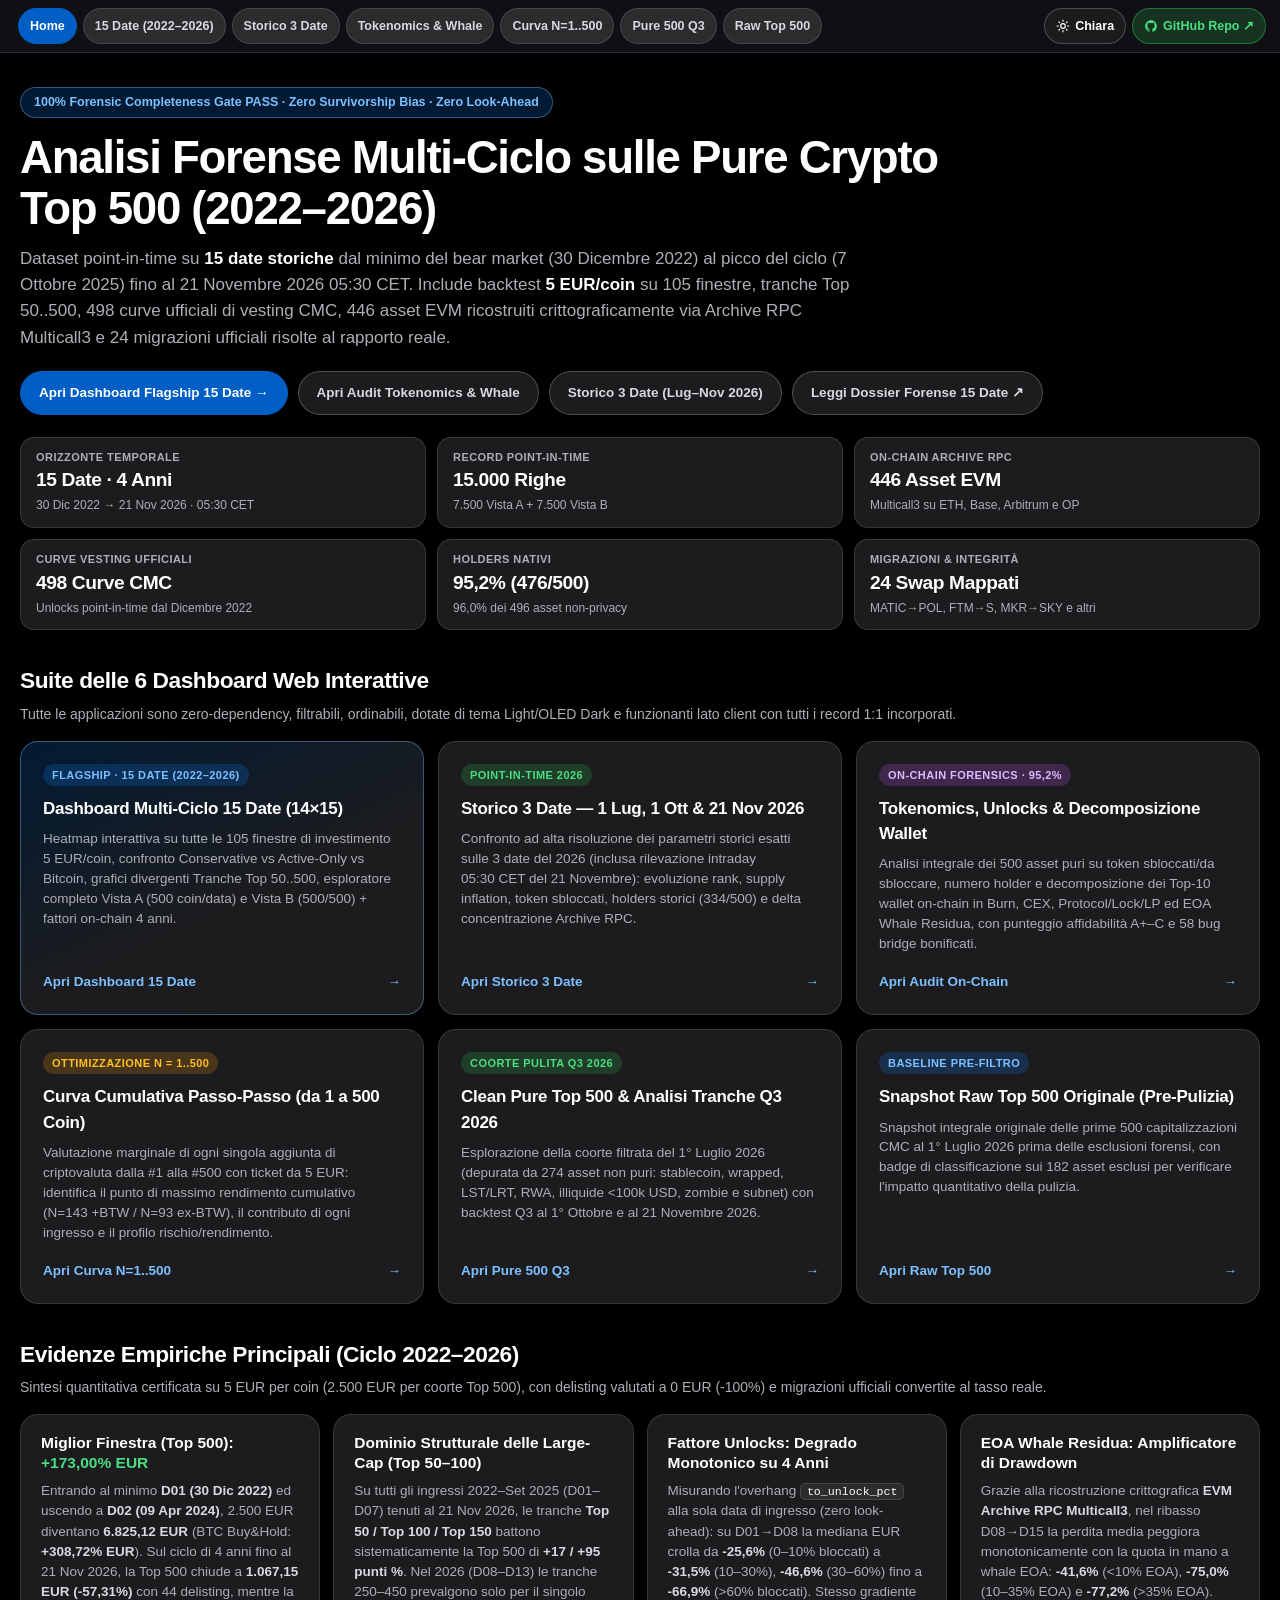
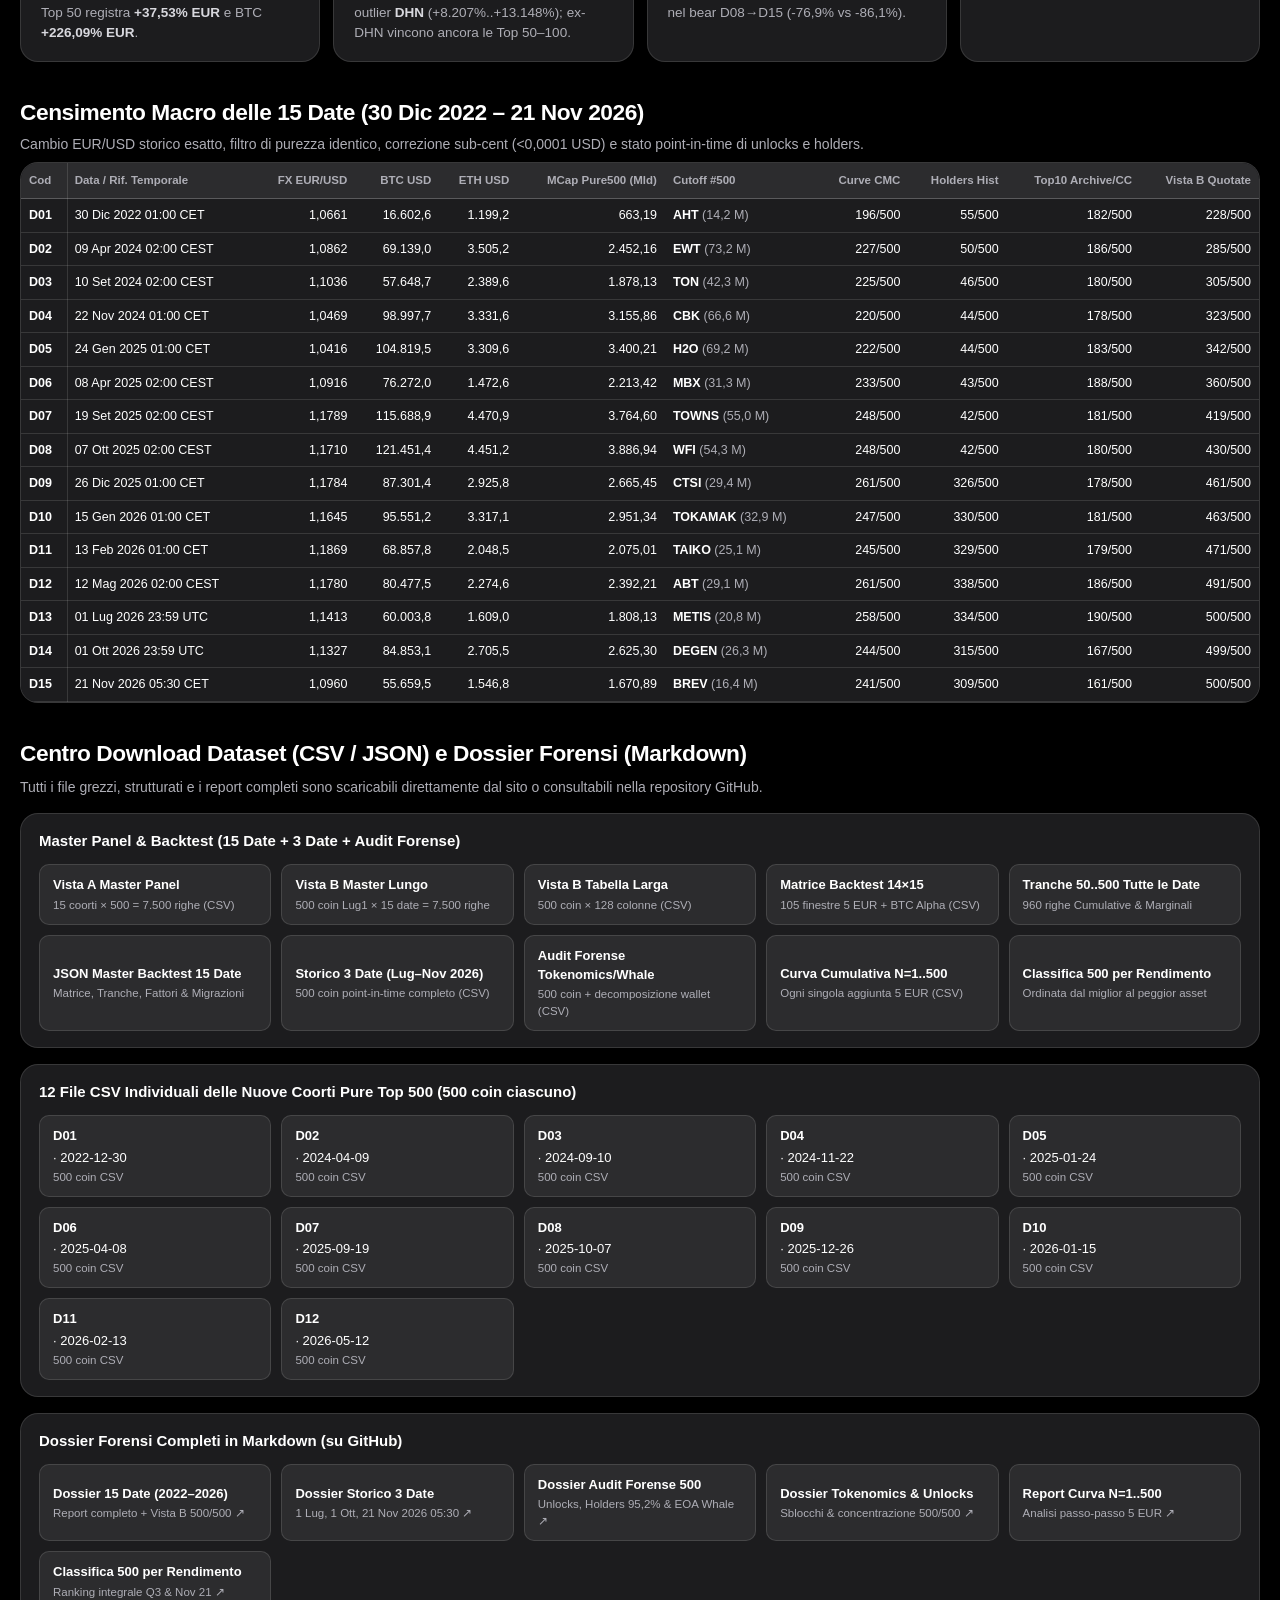
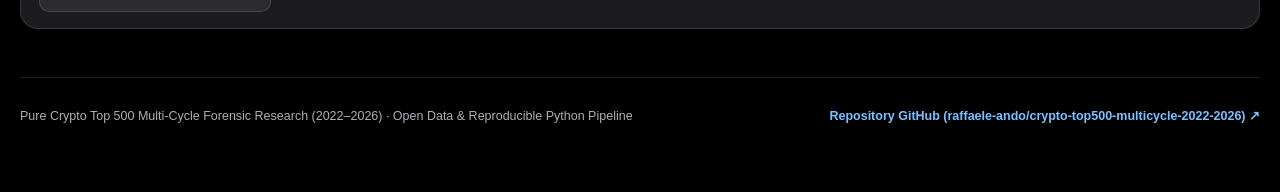
==== commit 3c1ab75d: "fix(ux-ui): Round 3 audit polish — select chevrons, AAA muted N/D contrast, table scroll scrim, KPI " ====
--- a/index.html
+++ b/index.html
@@ -228,7 +228,7 @@
   </section>
 
   <section class="kpis" aria-label="Indicatori chiave della ricerca">
-    <div class="kpi"><div class="lbl">Orizzonte Temporale</div><div class="val">15 Date &middot; 4 Anni</div><div class="note">30 Dic 2022 &rarr; 21 Nov 2026 &middot; 05:30&nbsp;CET</div></div>
+    <div class="kpi"><div class="lbl">Orizzonte Temporale</div><div class="val">15 Date &middot; 4 Anni</div><div class="note">30 Dic 2022 &rarr; 21 Nov 2026<span class="kpi-sep"> &middot; </span><span class="nowrap">05:30&nbsp;CET</span></div></div>
     <div class="kpi"><div class="lbl">Record Point-in-Time</div><div class="val">15.000 Righe</div><div class="note">7.500 Vista A + 7.500 Vista B</div></div>
     <div class="kpi"><div class="lbl">On-Chain Archive RPC</div><div class="val">446 Asset EVM</div><div class="note">Multicall3 su ETH, Base, Arbitrum e&nbsp;OP</div></div>
     <div class="kpi"><div class="lbl">Curve Vesting Ufficiali</div><div class="val">498 Curve CMC</div><div class="note">Unlocks point-in-time dal Dicembre&nbsp;2022</div></div>
@@ -242,7 +242,7 @@
     <a class="app-card featured" href="./multidate_15_2022_2026/dashboard_15date_ciclo_2022_2026.html">
       <div>
         <span class="tag tag-blue">Flagship &middot; 15 Date (2022–2026)</span>
-        <h3>Dashboard Multi-Ciclo 15 Date &amp; Backtest 14&times;15</h3>
+        <h3>Dashboard Multi-Ciclo 15 Date (14&times;15)</h3>
         <p>Heatmap interattiva su tutte le 105 finestre di investimento 5 EUR/coin, confronto Conservative vs Active-Only vs Bitcoin, grafici divergenti Tranche Top 50..500, esploratore completo Vista A (500 coin/data) e Vista B (500/500) + fattori on-chain 4 anni.</p>
       </div>
       <div class="app-foot"><span>Apri Dashboard 15 Date</span><span>&rarr;</span></div>
--- a/assets/apple-craft.css
+++ b/assets/apple-craft.css
@@ -14,8 +14,8 @@
   --border-strong: rgba(255, 255, 255, 0.22);
   --field-border: #6c6c75;
   --ink: #ffffff;
-  --ink-secondary: #d1d1d6;
-  --muted: #a1a1aa;
+  --ink-secondary: #d8d8de;
+  --muted: #aeaeb6;           /* #AEAEB6 on #1C1C1E = 7.8:1 AAA */
   --accent: #005ec4;          /* #FFF on #005EC4 = 6.23:1 AA+ */
   --accent-hover: #006ee6;
   --accent-text: #7cc0ff;     /* #7CC0FF on #000/#1C1C1E = 9.5:1 AAA */
@@ -34,7 +34,7 @@
   --purple-soft: rgba(175, 82, 222, 0.24);
   --scroll-shadow: rgba(0, 0, 0, 0.62);
   --shadow-card: 0 2px 14px rgba(0, 0, 0, 0.45);
-  --chev-url: url("data:image/svg+xml,%3Csvg xmlns='http://www.w3.org/2000/svg' width='12' height='12' viewBox='0 0 12 12' fill='none' stroke='%23d1d1d6' stroke-width='1.8' stroke-linecap='round' stroke-linejoin='round'%3E%3Cpath d='M3 4.5L6 7.5L9 4.5'/%3E%3C/svg%3E");
+  --chev-url: url("data:image/svg+xml,%3Csvg xmlns='http://www.w3.org/2000/svg' width='14' height='14' viewBox='0 0 24 24' fill='none' stroke='%23c4c4cc' stroke-width='2.4' stroke-linecap='round' stroke-linejoin='round'%3E%3Cpolyline points='6 9 12 15 18 9'/%3E%3C/svg%3E");
   --nav-h: 52px;
   --r-sm: 10px;
   --r-md: 14px;
@@ -73,7 +73,7 @@
   --purple-soft: #f3e8ff;
   --scroll-shadow: rgba(0, 0, 0, 0.14);
   --shadow-card: 0 2px 12px rgba(0, 0, 0, 0.05);
-  --chev-url: url("data:image/svg+xml,%3Csvg xmlns='http://www.w3.org/2000/svg' width='12' height='12' viewBox='0 0 12 12' fill='none' stroke='%233a3a3c' stroke-width='1.8' stroke-linecap='round' stroke-linejoin='round'%3E%3Cpath d='M3 4.5L6 7.5L9 4.5'/%3E%3C/svg%3E");
+  --chev-url: url("data:image/svg+xml,%3Csvg xmlns='http://www.w3.org/2000/svg' width='14' height='14' viewBox='0 0 24 24' fill='none' stroke='%2348484a' stroke-width='2.4' stroke-linecap='round' stroke-linejoin='round'%3E%3Cpolyline points='6 9 12 15 18 9'/%3E%3C/svg%3E");
   color-scheme: light;
 }
 
@@ -131,7 +131,7 @@
   padding: 6px 14px;
   display: flex;
   align-items: center;
-  gap: 8px;
+  gap: 12px;
 }
 .agy-hub-rail {
   display: flex;
@@ -144,22 +144,22 @@
   -webkit-overflow-scrolling: touch;
   flex: 1 1 auto;
   min-width: 0;
-  padding: 5px 4px;
+  padding: 5px 14px 5px 4px;
   margin: -3px 0;
   scroll-padding-inline: 24px;
 }
 .agy-hub-rail::-webkit-scrollbar { display: none; }
 .agy-hub-rail.has-right-fade {
-  mask-image: linear-gradient(to right, #000 0, #000 calc(100% - 26px), transparent 100%);
-  -webkit-mask-image: linear-gradient(to right, #000 0, #000 calc(100% - 26px), transparent 100%);
+  mask-image: linear-gradient(to right, #000 0, #000 calc(100% - 34px), transparent 100%);
+  -webkit-mask-image: linear-gradient(to right, #000 0, #000 calc(100% - 34px), transparent 100%);
 }
 .agy-hub-rail.has-left-fade {
-  mask-image: linear-gradient(to right, transparent 0, #000 26px, #000 100%);
-  -webkit-mask-image: linear-gradient(to right, transparent 0, #000 26px, #000 100%);
+  mask-image: linear-gradient(to right, transparent 0, #000 24px, #000 100%);
+  -webkit-mask-image: linear-gradient(to right, transparent 0, #000 24px, #000 100%);
 }
 .agy-hub-rail.has-left-fade.has-right-fade {
-  mask-image: linear-gradient(to right, transparent 0, #000 26px, #000 calc(100% - 26px), transparent 100%);
-  -webkit-mask-image: linear-gradient(to right, transparent 0, #000 26px, #000 calc(100% - 26px), transparent 100%);
+  mask-image: linear-gradient(to right, transparent 0, #000 24px, #000 calc(100% - 34px), transparent 100%);
+  -webkit-mask-image: linear-gradient(to right, transparent 0, #000 24px, #000 calc(100% - 34px), transparent 100%);
 }
 .agy-hub-actions {
   display: flex;
@@ -278,14 +278,16 @@
   letter-spacing: -0.02em;
   line-height: 1.2;
 }
-.kpi .note, .kpi .det { font-size: 12px; color: var(--muted); line-height: 1.38; margin-top: auto; padding-top: 2px; }
+.kpi .note, .kpi .det { font-size: 12px; color: var(--muted); line-height: 1.38; margin-top: 2px; }
+.nowrap { white-space: nowrap; }
+.kpi-sep { display: inline; }
 
 /* Semantic Utilities */
 .pos { color: var(--green-text); font-weight: 700; }
 .neg { color: var(--red-text); font-weight: 700; }
 .warn { color: var(--amber-text); font-weight: 700; }
 .acc { color: var(--accent-text); font-weight: 700; }
-.mut { color: var(--muted); }
+.mut { color: var(--muted); opacity: 1; }
 .num { text-align: right; font-variant-numeric: tabular-nums; white-space: nowrap; }
 .small { font-size: 11.5px; color: var(--muted); display: block; margin-top: 2px; }
 .hidden { display: none !important; }
@@ -402,7 +404,7 @@
 }
 .search-box.has-val .s-clr { display: inline-flex; }
 .controls input, .controls select, input[type="search"], input[type="text"], select {
-  background: var(--surface2);
+  background-color: var(--surface2);
   color: var(--ink);
   border: 1px solid var(--field-border);
   border-radius: var(--r-sm);
@@ -413,15 +415,15 @@
   min-width: 0;
   outline: none;
 }
-.card .controls input, .card .controls select { background: var(--surface); }
-select {
+.card .controls input, .card .controls select { background-color: var(--surface); }
+select, .controls select, .card .controls select {
   appearance: none;
   -webkit-appearance: none;
-  padding-right: 34px !important;
+  padding-right: 36px !important;
   background-image: var(--chev-url);
   background-repeat: no-repeat;
-  background-position: right 11px center;
-  background-size: 12px 12px;
+  background-position: right 12px center;
+  background-size: 13px 13px;
   text-overflow: ellipsis;
 }
 input::placeholder { color: var(--muted); opacity: 1; }
@@ -436,19 +438,44 @@
   margin-bottom: 8px;
   flex-wrap: wrap;
 }
-.tbl-head-meta { display: inline-flex; align-items: center; gap: 8px; flex-wrap: wrap; }
+.tbl-sub-bar {
+  display: flex;
+  align-items: center;
+  justify-content: flex-end;
+  gap: 8px;
+  margin: -4px 0 6px;
+}
+.tbl-sub-bar:empty { display: none; }
 .scroll-hint {
   display: none;
   font-size: 11.5px;
-  font-weight: 600;
-  color: var(--accent-text);
-  background: var(--accent-soft);
-  border: 1px solid var(--accent-soft-border);
-  padding: 3px 9px;
-  border-radius: 999px;
-  white-space: nowrap;
+  font-weight: 500;
+  color: var(--muted);
+  background: transparent;
+  border: none;
+  padding: 0;
+  white-space: nowrap;
+  letter-spacing: 0.01em;
 }
 .scroll-hint.visible { display: inline-flex; align-items: center; gap: 4px; }
+
+.tbl-shell {
+  position: relative;
+  border-radius: var(--r-md);
+  overflow: hidden;
+}
+.tbl-shell.can-scroll-right::after {
+  content: "";
+  position: absolute;
+  top: 1px;
+  right: 1px;
+  bottom: 1px;
+  width: 34px;
+  pointer-events: none;
+  z-index: 16;
+  background: linear-gradient(to left, var(--surface) 0%, color-mix(in srgb, var(--surface) 72%, transparent) 42%, transparent 100%);
+  border-radius: 0 var(--r-md) var(--r-md) 0;
+}
 
 .tbl-wrap, .table-wrap {
   position: relative;
@@ -460,9 +487,6 @@
   -webkit-overflow-scrolling: touch;
   scrollbar-color: var(--border-strong) transparent;
   scrollbar-width: thin;
-}
-.tbl-wrap.can-scroll-right, .table-wrap.can-scroll-right {
-  box-shadow: inset -14px 0 14px -10px var(--scroll-shadow);
 }
 .tbl-wrap::-webkit-scrollbar, .table-wrap::-webkit-scrollbar { height: 8px; width: 8px; }
 .tbl-wrap::-webkit-scrollbar-thumb, .table-wrap::-webkit-scrollbar-thumb {
@@ -696,12 +720,13 @@
 }
 /* Compact icon-only right actions on narrow phones (<= 540px) so 2–3 nav links stay visible even at 320px! */
 @media (max-width: 540px) {
-  .agy-hub-nav { padding: 5px 8px; gap: 5px; }
+  .agy-hub-nav { padding: 5px 8px; gap: 8px; }
   .agy-hub-actions { gap: 5px; }
   .agy-hub-actions .theme-lbl, .agy-hub-actions .gh-txt { display: none; }
   .agy-hub-actions .hub-pill { width: 40px; min-width: 40px; padding: 0; }
   .asset-col, td.sticky-col.asset-col { max-width: 112px !important; min-width: 96px !important; }
   tbody td, thead th { padding-left: 6px; padding-right: 6px; }
+  .kpi-sep { display: block; height: 0; overflow: hidden; }
 }
 @media (max-width: 380px) {
   .wrap { padding: 11px 10px 36px; }
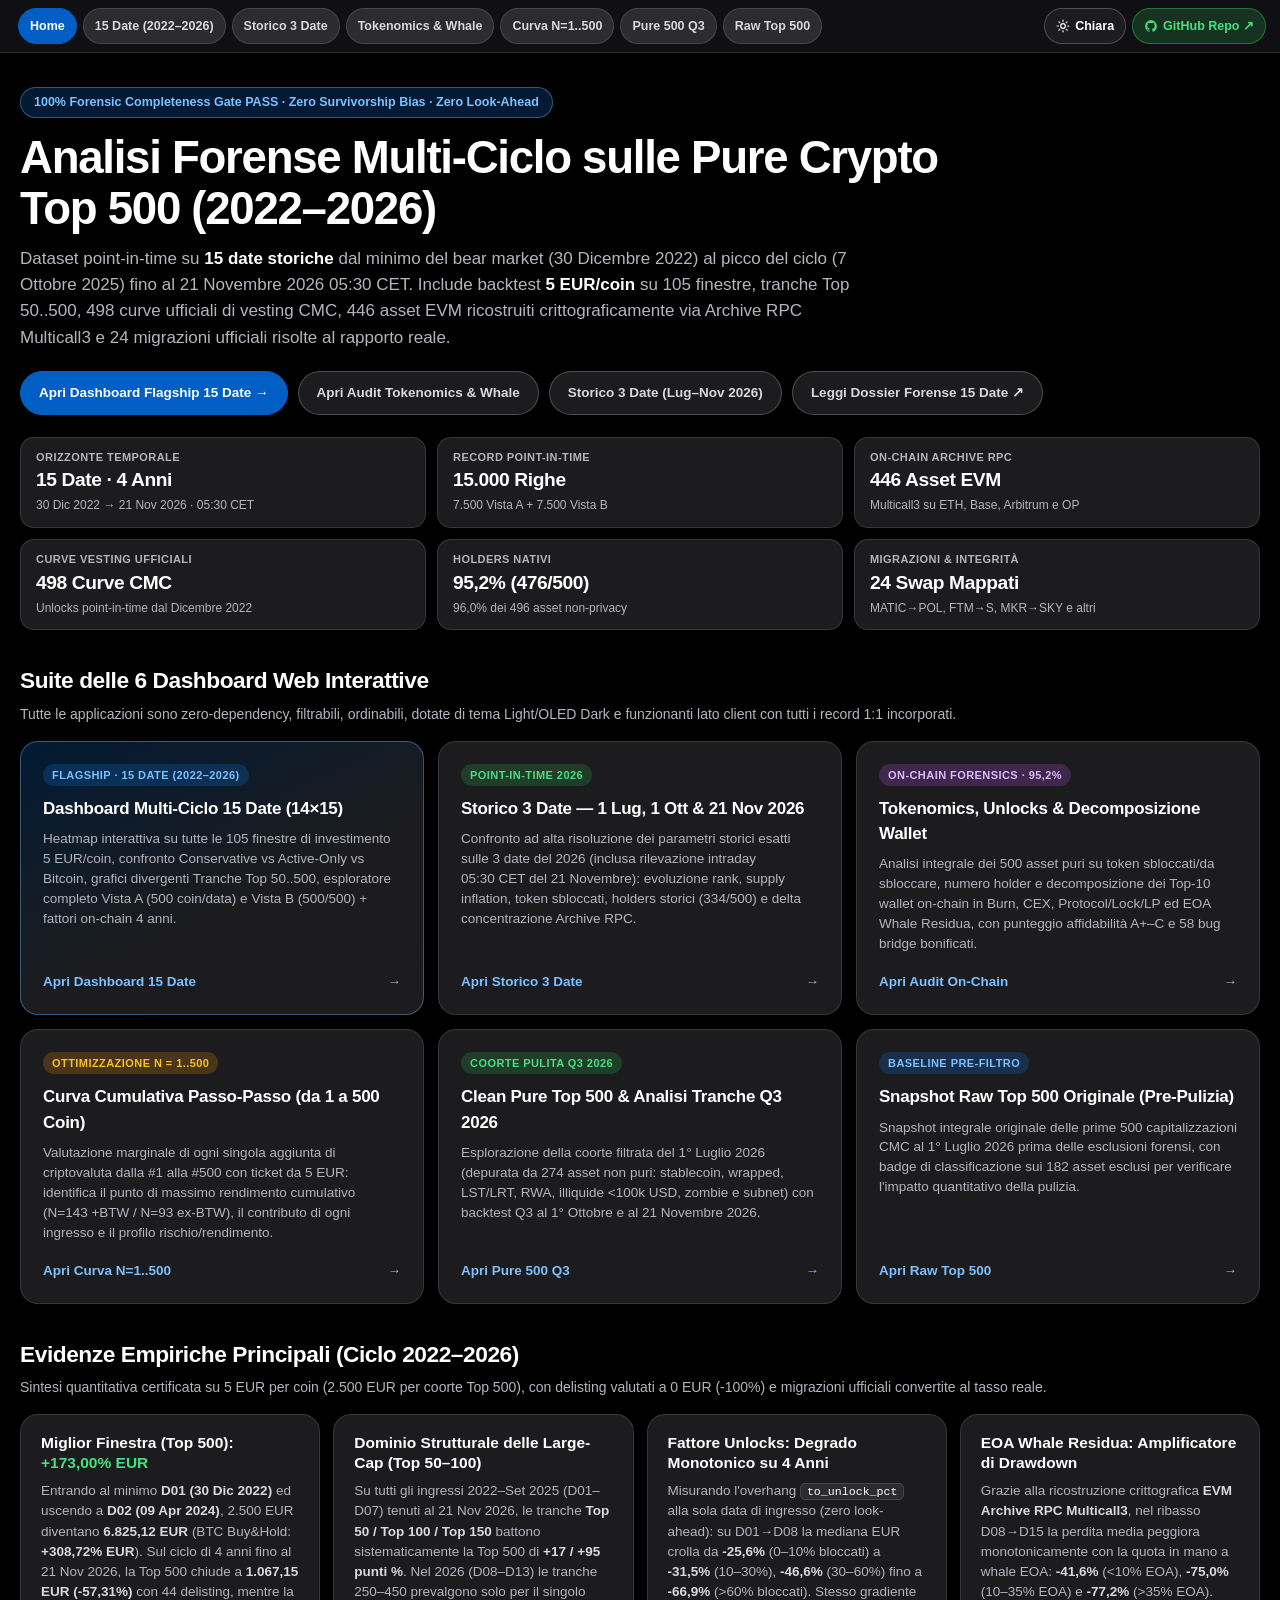
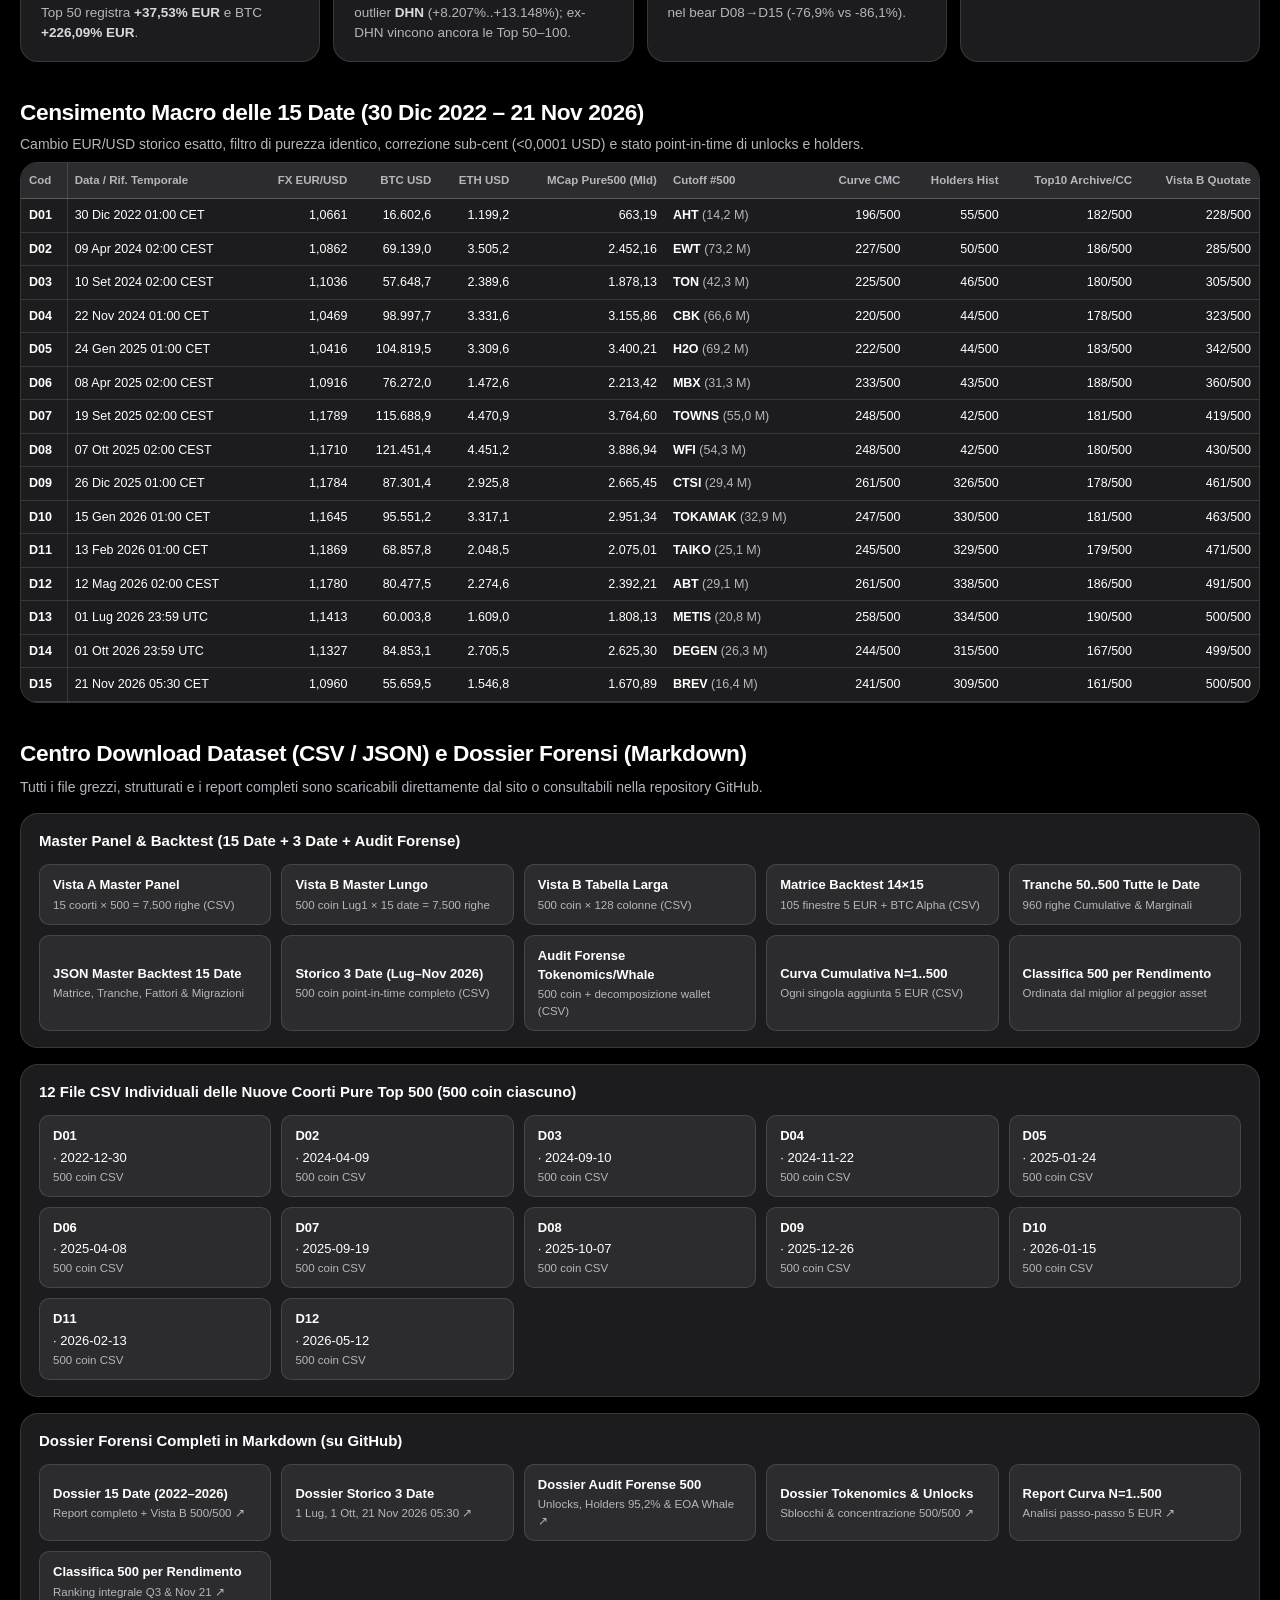
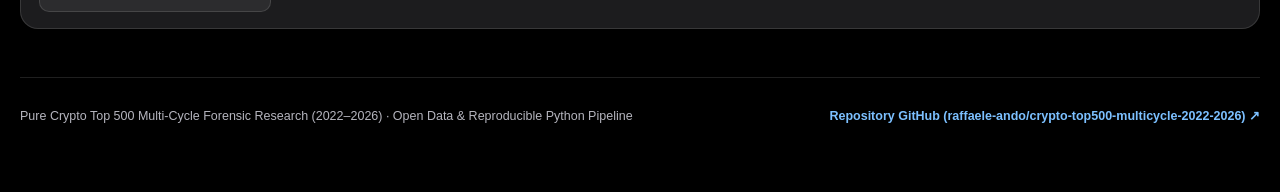
==== commit b518b3b4: "fix(ux-ui): Round 4 audit polish — sticky #/Asset on Vista A, 1440px Storico zero-scroll fit, Light " ====
--- a/index.html
+++ b/index.html
@@ -217,7 +217,7 @@
     <div class="eyebrow">100% Forensic Completeness Gate PASS &middot; Zero Survivorship Bias &middot; Zero Look-Ahead</div>
     <h1>Analisi Forense Multi-Ciclo sulle Pure Crypto Top 500 <span style="white-space:nowrap">(2022–2026)</span></h1>
     <p class="lead">
-      Dataset point-in-time su <strong>15 date storiche</strong> dal minimo del bear market (30 Dicembre 2022) al picco del ciclo (7 Ottobre 2025) fino al 21 Novembre 2026 05:30&nbsp;CET. Include backtest <strong>5 EUR/coin</strong> su 105 finestre, tranche Top 50..500, 498 curve ufficiali di vesting CMC, 446 asset EVM ricostruiti crittograficamente via Archive RPC Multicall3 e 24 migrazioni ufficiali risolte al rapporto reale.
+      Dataset point-in-time su <strong>15 date storiche</strong> dal minimo del bear market (30 Dicembre 2022) al picco del ciclo (7 Ottobre 2025) fino al 21 Novembre 2026 05:30&nbsp;CET. Include backtest <strong class="nowrap">5&nbsp;EUR/coin</strong> su 105 finestre, tranche Top 50..500, 498 curve ufficiali di vesting CMC, 446 asset EVM ricostruiti crittograficamente via Archive RPC Multicall3 e 24 migrazioni ufficiali risolte al rapporto reale.
     </p>
     <div class="hero-cta">
       <a class="btn btn-primary" href="./multidate_15_2022_2026/dashboard_15date_ciclo_2022_2026.html">Apri Dashboard Flagship 15 Date &rarr;</a>
--- a/assets/apple-craft.css
+++ b/assets/apple-craft.css
@@ -15,7 +15,7 @@
   --field-border: #6c6c75;
   --ink: #ffffff;
   --ink-secondary: #d8d8de;
-  --muted: #aeaeb6;           /* #AEAEB6 on #1C1C1E = 7.8:1 AAA */
+  --muted: #b5b5be;           /* #B5B5BE on #1C1C1E = 8.5:1 AAA */
   --accent: #005ec4;          /* #FFF on #005EC4 = 6.23:1 AA+ */
   --accent-hover: #006ee6;
   --accent-text: #7cc0ff;     /* #7CC0FF on #000/#1C1C1E = 9.5:1 AAA */
@@ -144,9 +144,13 @@
   -webkit-overflow-scrolling: touch;
   flex: 1 1 auto;
   min-width: 0;
-  padding: 5px 14px 5px 4px;
+  padding: 5px 22px 5px 4px;
   margin: -3px 0;
   scroll-padding-inline: 24px;
+}
+.agy-hub-nav.rail-overflows .agy-hub-actions {
+  border-left: 1px solid var(--border-strong);
+  padding-left: 10px;
 }
 .agy-hub-rail::-webkit-scrollbar { display: none; }
 .agy-hub-rail.has-right-fade {
@@ -651,7 +655,7 @@
 }
 /* Compact navbar below 1120px so ALL 7 links fit at 1024px tablet landscape! */
 @media (max-width: 1120px) {
-  .agy-hub-nav { padding: 5px 10px; gap: 6px; }
+  .agy-hub-nav { padding: 5px 10px; gap: 10px; }
   .agy-hub-rail { gap: 4px; }
   .agy-hub-nav .hub-pill { padding: 0 9px; font-size: 12px; }
   .agy-hub-actions .gh-lbl { display: none; }
@@ -691,8 +695,8 @@
     line-height: 1.2;
   }
 }
-/* Compact 2-column filters on Tablet Portrait (640px–1024px) to keep data tables high above the fold! */
-@media (min-width: 640px) and (max-width: 1024px) {
+/* Compact 2-column filters on Tablet Portrait (640px–959px) to keep data tables high above the fold! */
+@media (min-width: 640px) and (max-width: 959px) {
   .controls.controls-grid {
     display: grid;
     grid-template-columns: repeat(2, minmax(0, 1fr));
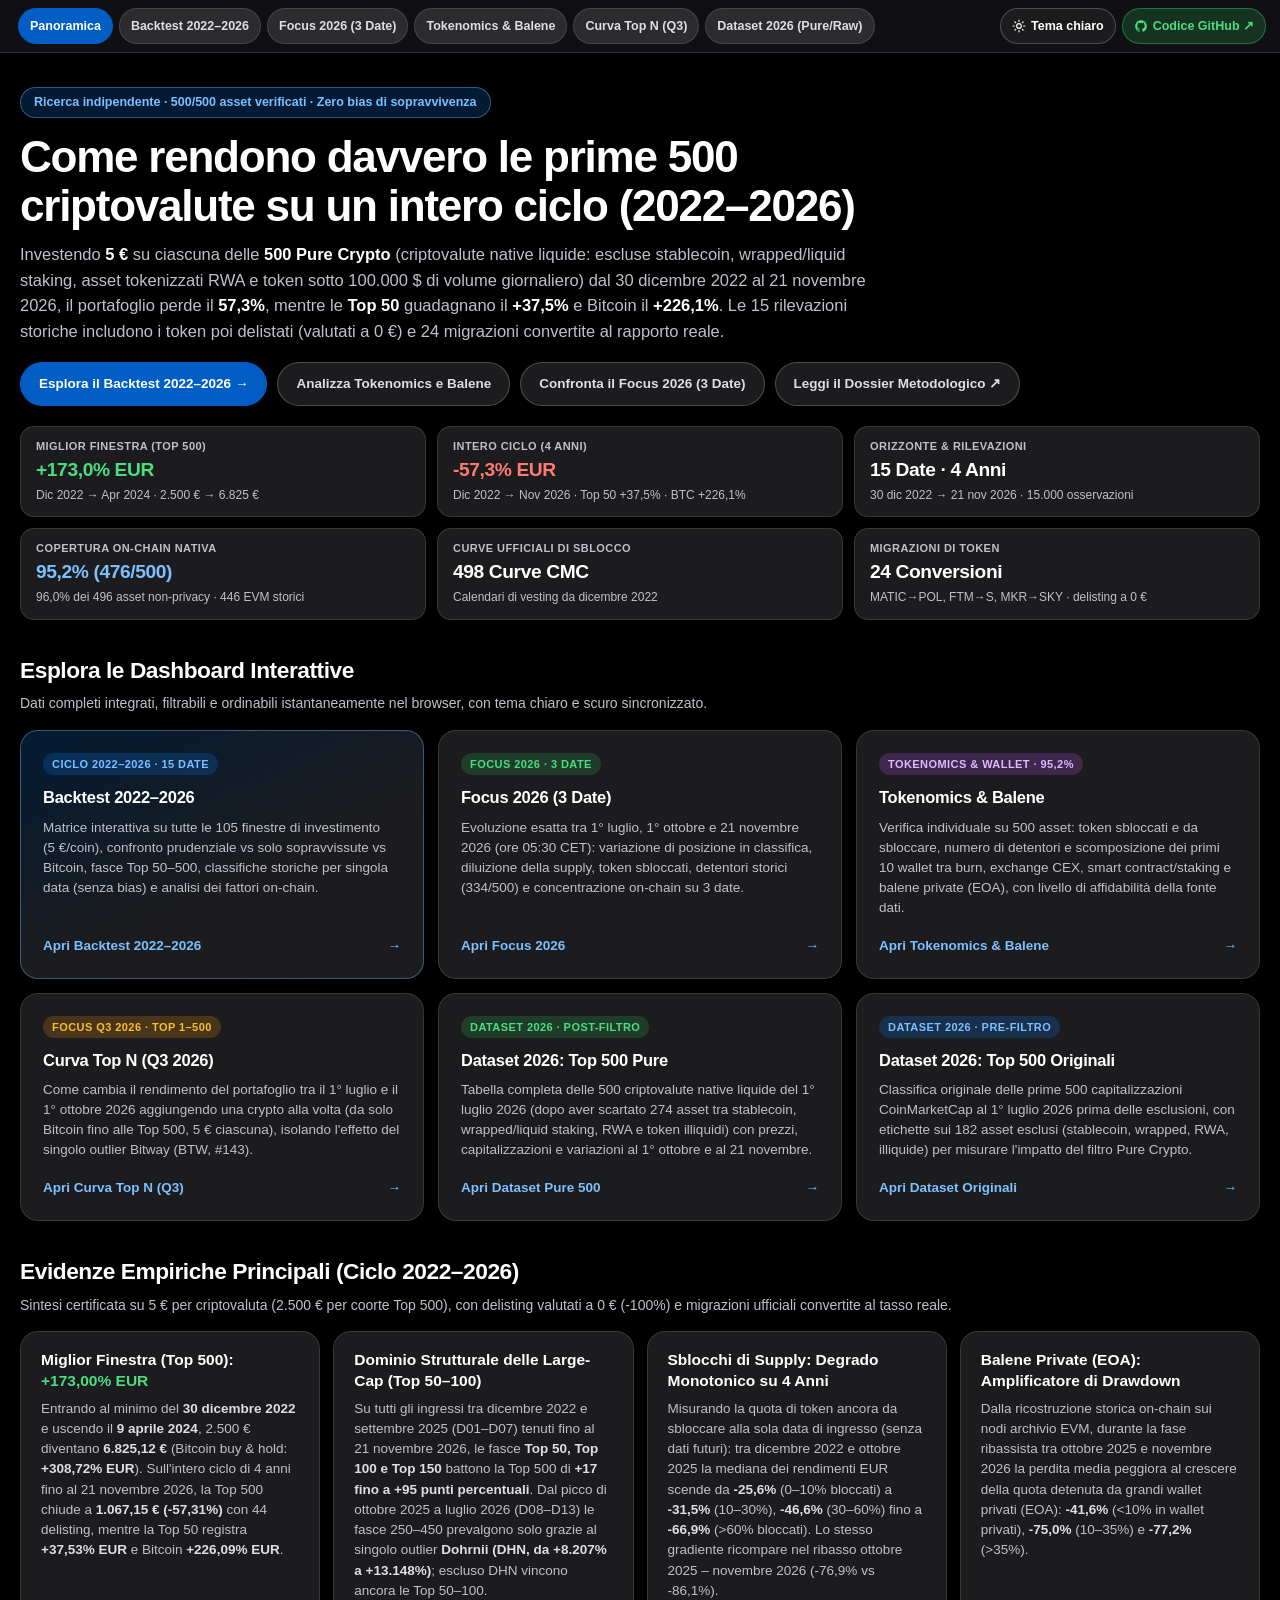
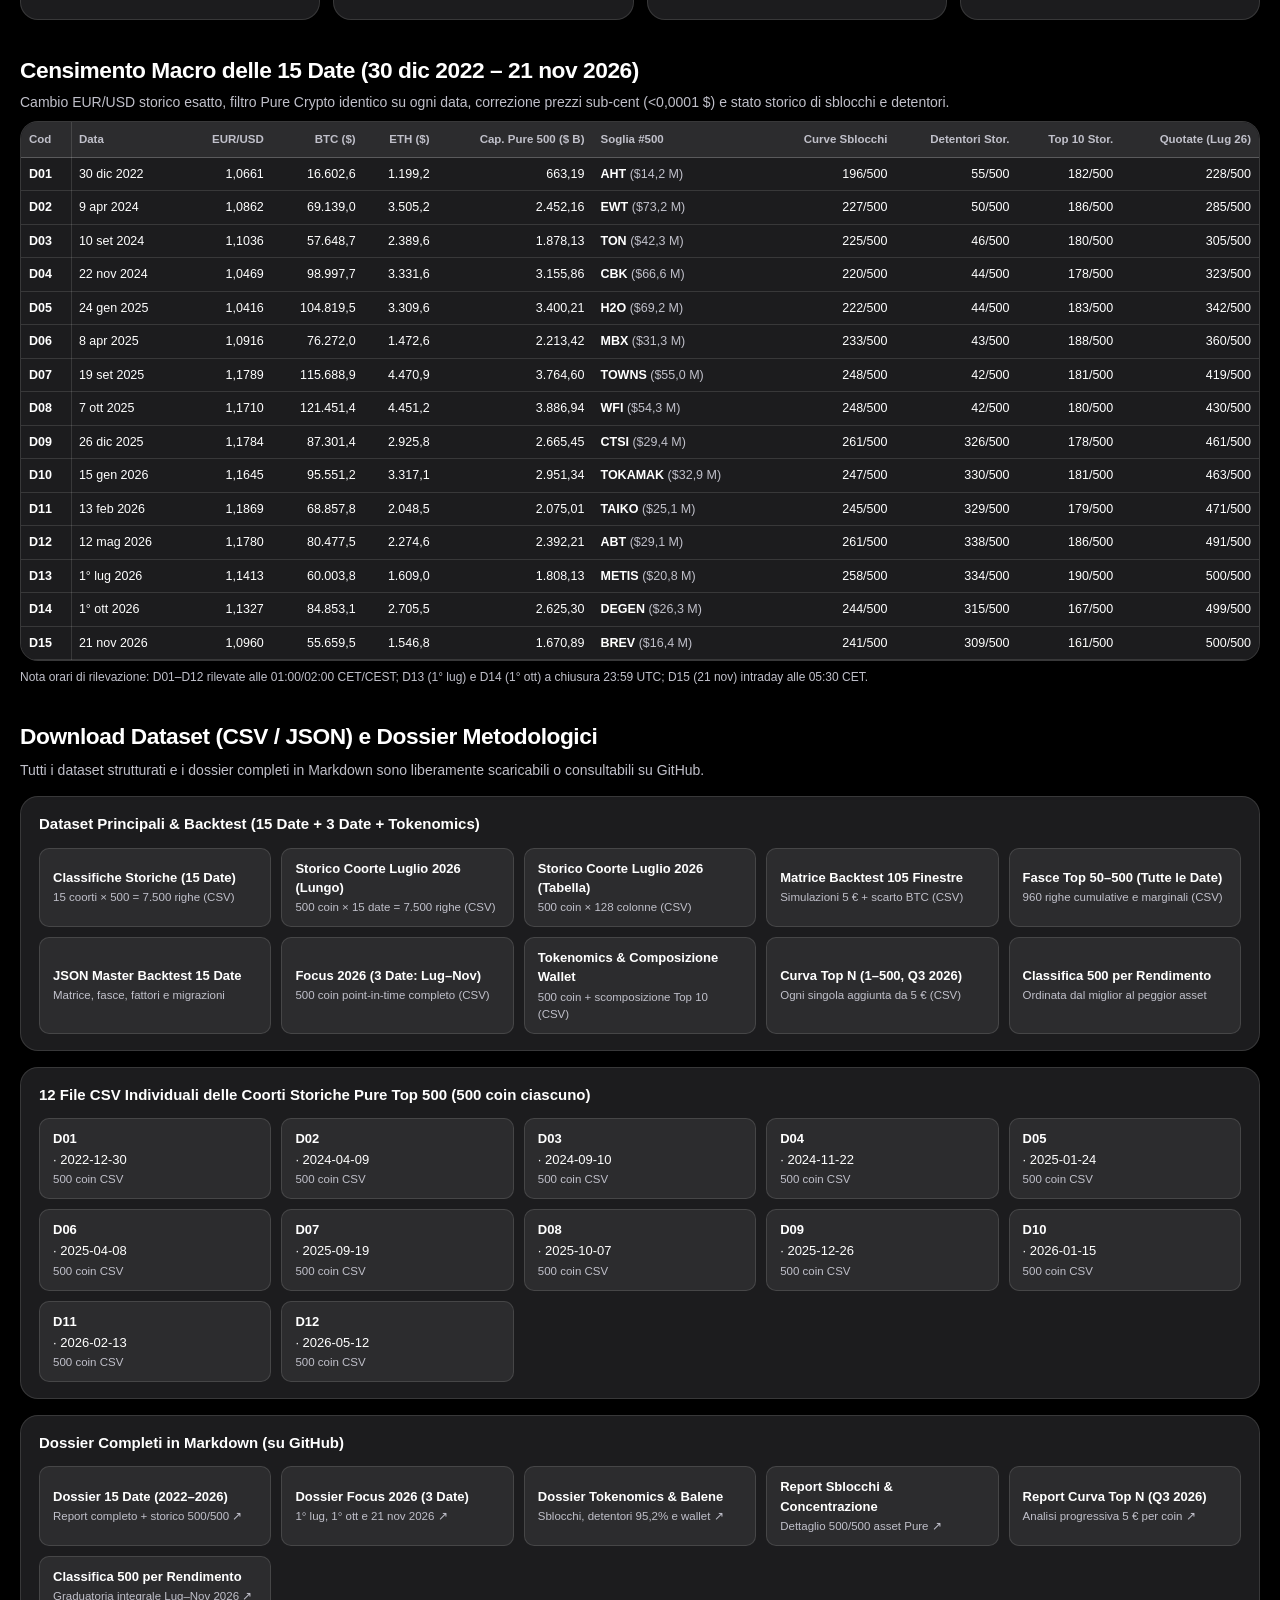
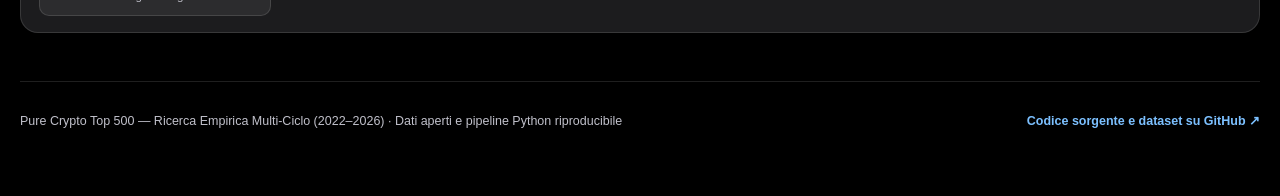
==== commit 33f6b467: "feat(content-ia): complete Round 1 UX Writing, Content Design & IA overhaul across all 7 pages" ====
--- a/index.html
+++ b/index.html
@@ -3,13 +3,13 @@
 <head>
 <meta charset="utf-8">
 <meta name="viewport" content="width=device-width, initial-scale=1">
-<title>Pure Crypto Top 500 — Ricerca Forense Multi-Ciclo (2022–2026)</title>
-<meta name="description" content="Analisi forense zero-survivorship-bias e zero-look-ahead sulle Pure Crypto Top 500 attraverso 15 date dal 30 Dicembre 2022 al 21 Novembre 2026: backtest 5 EUR, tranche 50-500, curve vesting CMC e concentrazione on-chain EVM Archive Multicall3.">
+<title>Pure Crypto Top 500 — Backtest e Analisi On-Chain Multi-Ciclo (2022–2026)</title>
+<meta name="description" content="Ricerca empirica indipendente sulle prime 500 criptovalute native liquide (Pure Crypto) attraverso 15 date dal 30 dicembre 2022 al 21 novembre 2026: backtest 5 EUR per coin, fasce Top 50-500, sblocchi di supply e concentrazione on-chain.">
 <script>(function(){try{var t=localStorage.getItem('crypto_hub_theme');document.documentElement.setAttribute('data-theme',t==='light'?'light':'dark');}catch(e){document.documentElement.setAttribute('data-theme','dark');}})();</script>
 <link rel="stylesheet" href="./assets/apple-craft.css">
 <style>
 .wrap { max-width: 1320px; }
-.hero { padding: 14px 0 22px; }
+.hero { padding: 14px 0 20px; }
 .eyebrow {
   display: inline-flex;
   align-items: center;
@@ -27,7 +27,7 @@
 }
 .hero h1 {
   margin: 0 0 12px;
-  font-size: clamp(1.58rem, 3.8vw, 2.85rem);
+  font-size: clamp(1.56rem, 3.7vw, 2.75rem);
   font-weight: 700;
   letter-spacing: -0.028em;
   line-height: 1.12;
@@ -35,17 +35,13 @@
 }
 .lead {
   color: var(--muted);
-  font-size: clamp(14.5px, 1.35vw, 17px);
-  max-width: 840px;
-  margin: 0 0 20px;
+  font-size: clamp(14.5px, 1.32vw, 16.5px);
+  max-width: 860px;
+  margin: 0 0 18px;
   line-height: 1.54;
 }
 .lead strong { color: var(--ink); font-weight: 600; }
-.hero-cta {
-  display: flex;
-  flex-wrap: wrap;
-  gap: 10px;
-}
+.hero-cta { display: flex; flex-wrap: wrap; gap: 10px; }
 .hero-cta .btn { min-height: 44px; padding: 0 18px; font-size: 13.5px; }
 [data-theme="light"] .hero-cta .btn:not(.btn-primary) {
   background: #ffffff;
@@ -102,7 +98,7 @@
 .tag-green { background: var(--green-soft); color: var(--green-text); }
 .tag-purple { background: var(--purple-soft); color: var(--purple-text); }
 .tag-amber { background: var(--amber-soft); color: var(--amber-text); }
-.app-card h3 { margin: 0 0 8px; font-size: 17px; font-weight: 700; letter-spacing: -0.015em; }
+.app-card h3 { margin: 0 0 8px; font-size: 16.5px; font-weight: 700; letter-spacing: -0.015em; }
 .app-card p { margin: 0 0 16px; font-size: 13.5px; color: var(--muted); line-height: 1.48; }
 .app-foot {
   display: flex;
@@ -129,15 +125,6 @@
 .f-box h4 { margin: 0 0 8px; font-size: 15.5px; font-weight: 700; line-height: 1.3; }
 .f-box p { margin: 0; font-size: 13.5px; color: var(--muted); line-height: 1.5; }
 .f-box strong { color: var(--ink-secondary); font-weight: 600; }
-.code-chip {
-  font-family: ui-monospace, SFMono-Regular, Menlo, Consolas, monospace;
-  font-size: 0.86em;
-  padding: 1px 6px;
-  border-radius: 5px;
-  background: var(--surface2);
-  color: var(--ink);
-  border: 1px solid var(--border);
-}
 .dl-grid {
   display: grid;
   grid-template-columns: repeat(auto-fill, minmax(min(100%, 215px), 1fr));
@@ -183,12 +170,10 @@
   align-items: center;
   min-height: 38px;
 }
-/* Tablet 2x2 CTA grid */
 @media (max-width: 960px) and (min-width: 541px) {
   .hero-cta { display: grid; grid-template-columns: repeat(2, minmax(0, 1fr)); }
   .hero-cta .btn { width: 100%; }
 }
-/* Mobile full-width CTA stack + clean multi-line badge radius */
 @media (max-width: 540px) {
   .eyebrow { border-radius: 14px; font-size: 11.5px; padding: 6px 11px; margin-bottom: 10px; }
   .hero { padding: 8px 0 16px; }
@@ -197,7 +182,6 @@
   .hero-cta { display: grid; grid-template-columns: 1fr; gap: 8px; }
   .hero-cta .btn { width: 100%; }
 }
-/* Short Mobile Landscape (667x375): fit hero + Primary CTA cleanly above the fold */
 @media (max-height: 480px) and (max-width: 900px) {
   .hero { padding: 6px 0 12px; }
   .eyebrow { padding: 4px 10px; font-size: 11px; margin-bottom: 8px; }
@@ -214,165 +198,166 @@
 
 <main class="wrap">
   <section class="hero">
-    <div class="eyebrow">100% Forensic Completeness Gate PASS &middot; Zero Survivorship Bias &middot; Zero Look-Ahead</div>
-    <h1>Analisi Forense Multi-Ciclo sulle Pure Crypto Top 500 <span style="white-space:nowrap">(2022–2026)</span></h1>
+    <div class="eyebrow">Ricerca indipendente &middot; 500/500 asset verificati &middot; Zero bias di sopravvivenza</div>
+    <h1>Come rendono davvero le prime 500 criptovalute su un intero ciclo <span class="nowrap">(2022–2026)</span></h1>
     <p class="lead">
-      Dataset point-in-time su <strong>15 date storiche</strong> dal minimo del bear market (30 Dicembre 2022) al picco del ciclo (7 Ottobre 2025) fino al 21 Novembre 2026 05:30&nbsp;CET. Include backtest <strong class="nowrap">5&nbsp;EUR/coin</strong> su 105 finestre, tranche Top 50..500, 498 curve ufficiali di vesting CMC, 446 asset EVM ricostruiti crittograficamente via Archive RPC Multicall3 e 24 migrazioni ufficiali risolte al rapporto reale.
+      Investendo <strong class="nowrap">5&nbsp;&euro;</strong> su ciascuna delle <strong>500 Pure Crypto</strong> (criptovalute native liquide: escluse stablecoin, wrapped/liquid staking, asset tokenizzati RWA e token sotto 100.000&nbsp;$ di volume giornaliero) dal 30 dicembre 2022 al 21 novembre 2026, il portafoglio perde il <strong>57,3%</strong>, mentre le <strong>Top 50</strong> guadagnano il <strong>+37,5%</strong> e Bitcoin il <strong>+226,1%</strong>. Le 15 rilevazioni storiche includono i token poi delistati (valutati a 0&nbsp;&euro;) e 24 migrazioni convertite al rapporto reale.
     </p>
     <div class="hero-cta">
-      <a class="btn btn-primary" href="./multidate_15_2022_2026/dashboard_15date_ciclo_2022_2026.html">Apri Dashboard Flagship 15 Date &rarr;</a>
-      <a class="btn" href="./dashboard_tokenomics_holders_500.html">Apri Audit Tokenomics &amp; Whale</a>
-      <a class="btn" href="./dashboard_storico_3date_500.html">Storico 3 Date (Lug–Nov 2026)</a>
-      <a class="btn" href="https://github.com/raffaele-ando/crypto-top500-multicycle-2022-2026/blob/main/multidate_15_2022_2026/report_15date_2022_2026_completo.md" target="_blank" rel="noopener">Leggi Dossier Forense 15 Date &nearr;</a>
+      <a class="btn btn-primary" href="./multidate_15_2022_2026/dashboard_15date_ciclo_2022_2026.html">Esplora il Backtest 2022–2026 &rarr;</a>
+      <a class="btn" href="./dashboard_tokenomics_holders_500.html">Analizza Tokenomics e Balene</a>
+      <a class="btn" href="./dashboard_storico_3date_500.html">Confronta il Focus 2026 (3 Date)</a>
+      <a class="btn" href="https://github.com/raffaele-ando/crypto-top500-multicycle-2022-2026/blob/main/multidate_15_2022_2026/report_15date_2022_2026_completo.md" target="_blank" rel="noopener">Leggi il Dossier Metodologico &nearr;</a>
     </div>
   </section>
 
-  <section class="kpis" aria-label="Indicatori chiave della ricerca">
-    <div class="kpi"><div class="lbl">Orizzonte Temporale</div><div class="val">15 Date &middot; 4 Anni</div><div class="note">30 Dic 2022 &rarr; 21 Nov 2026<span class="kpi-sep"> &middot; </span><span class="nowrap">05:30&nbsp;CET</span></div></div>
-    <div class="kpi"><div class="lbl">Record Point-in-Time</div><div class="val">15.000 Righe</div><div class="note">7.500 Vista A + 7.500 Vista B</div></div>
-    <div class="kpi"><div class="lbl">On-Chain Archive RPC</div><div class="val">446 Asset EVM</div><div class="note">Multicall3 su ETH, Base, Arbitrum e&nbsp;OP</div></div>
-    <div class="kpi"><div class="lbl">Curve Vesting Ufficiali</div><div class="val">498 Curve CMC</div><div class="note">Unlocks point-in-time dal Dicembre&nbsp;2022</div></div>
-    <div class="kpi"><div class="lbl">Holders Nativi</div><div class="val">95,2% (476/500)</div><div class="note">96,0% dei 496 asset non&#8209;privacy</div></div>
-    <div class="kpi"><div class="lbl">Migrazioni &amp; Integrit&agrave;</div><div class="val">24 Swap Mappati</div><div class="note">MATIC&rarr;POL, FTM&rarr;S, MKR&rarr;SKY e altri</div></div>
+  <section class="kpis" aria-label="Risultati principali della ricerca">
+    <div class="kpi"><div class="lbl">Miglior finestra (Top 500)</div><div class="val pos">+173,0% EUR</div><div class="note">Dic 2022 &rarr; Apr 2024<span class="kpi-sep"> &middot; </span><span class="nowrap">2.500&nbsp;&euro; &rarr; 6.825&nbsp;&euro;</span></div></div>
+    <div class="kpi"><div class="lbl">Intero ciclo (4 anni)</div><div class="val neg">-57,3% EUR</div><div class="note">Dic 2022 &rarr; Nov 2026<span class="kpi-sep"> &middot; </span><span class="nowrap">Top 50 +37,5%</span> &middot; <span class="nowrap">BTC +226,1%</span></div></div>
+    <div class="kpi"><div class="lbl">Orizzonte &amp; rilevazioni</div><div class="val">15 Date &middot; 4 Anni</div><div class="note">30 dic 2022 &rarr; 21 nov 2026<span class="kpi-sep"> &middot; </span><span class="nowrap">15.000 osservazioni</span></div></div>
+    <div class="kpi"><div class="lbl">Copertura on-chain nativa</div><div class="val acc">95,2% (476/500)</div><div class="note">96,0% dei 496 asset non&#8209;privacy &middot; 446 EVM storici</div></div>
+    <div class="kpi"><div class="lbl">Curve ufficiali di sblocco</div><div class="val">498 Curve CMC</div><div class="note">Calendari di vesting da dicembre 2022</div></div>
+    <div class="kpi"><div class="lbl">Migrazioni di token</div><div class="val">24 Conversioni</div><div class="note">MATIC&rarr;POL, FTM&rarr;S, MKR&rarr;SKY &middot; delisting a 0&nbsp;&euro;</div></div>
   </section>
 
-  <h2 class="sec-title" id="dashboards">Suite delle 6 Dashboard Web Interattive</h2>
-  <p class="sec-sub">Tutte le applicazioni sono zero-dependency, filtrabili, ordinabili, dotate di tema Light/OLED Dark e funzionanti lato client con tutti i record 1:1 incorporati.</p>
+  <h2 class="sec-title" id="dashboards">Esplora le Dashboard Interattive</h2>
+  <p class="sec-sub">Dati completi integrati, filtrabili e ordinabili istantaneamente nel browser, con tema chiaro e scuro sincronizzato.</p>
   <section class="grid-apps">
     <a class="app-card featured" href="./multidate_15_2022_2026/dashboard_15date_ciclo_2022_2026.html">
       <div>
-        <span class="tag tag-blue">Flagship &middot; 15 Date (2022–2026)</span>
-        <h3>Dashboard Multi-Ciclo 15 Date (14&times;15)</h3>
-        <p>Heatmap interattiva su tutte le 105 finestre di investimento 5 EUR/coin, confronto Conservative vs Active-Only vs Bitcoin, grafici divergenti Tranche Top 50..500, esploratore completo Vista A (500 coin/data) e Vista B (500/500) + fattori on-chain 4 anni.</p>
-      </div>
-      <div class="app-foot"><span>Apri Dashboard 15 Date</span><span>&rarr;</span></div>
+        <span class="tag tag-blue">Ciclo 2022–2026 &middot; 15 Date</span>
+        <h3>Backtest 2022–2026</h3>
+        <p>Matrice interattiva su tutte le 105 finestre di investimento (5&nbsp;&euro;/coin), confronto prudenziale vs solo sopravvissute vs Bitcoin, fasce Top 50–500, classifiche storiche per singola data (senza bias) e analisi dei fattori on-chain.</p>
+      </div>
+      <div class="app-foot"><span>Apri Backtest 2022–2026</span><span>&rarr;</span></div>
     </a>
 
     <a class="app-card" href="./dashboard_storico_3date_500.html">
       <div>
-        <span class="tag tag-green">Point-in-Time 2026</span>
-        <h3>Storico 3 Date — 1 Lug, 1 Ott &amp; 21 Nov 2026</h3>
-        <p>Confronto ad alta risoluzione dei parametri storici esatti sulle 3 date del 2026 (inclusa rilevazione intraday 05:30&nbsp;CET del 21 Novembre): evoluzione rank, supply inflation, token sbloccati, holders storici (334/500) e delta concentrazione Archive RPC.</p>
-      </div>
-      <div class="app-foot"><span>Apri Storico 3 Date</span><span>&rarr;</span></div>
+        <span class="tag tag-green">Focus 2026 &middot; 3 Date</span>
+        <h3>Focus 2026 (3 Date)</h3>
+        <p>Evoluzione esatta tra 1&deg; luglio, 1&deg; ottobre e 21 novembre 2026 (ore 05:30&nbsp;CET): variazione di posizione in classifica, diluizione della supply, token sbloccati, detentori storici (334/500) e concentrazione on-chain su 3 date.</p>
+      </div>
+      <div class="app-foot"><span>Apri Focus 2026</span><span>&rarr;</span></div>
     </a>
 
     <a class="app-card" href="./dashboard_tokenomics_holders_500.html">
       <div>
-        <span class="tag tag-purple">On-Chain Forensics &middot; 95,2%</span>
-        <h3>Tokenomics, Unlocks &amp; Decomposizione Wallet</h3>
-        <p>Analisi integrale dei 500 asset puri su token sbloccati/da sbloccare, numero holder e decomposizione dei Top-10 wallet on-chain in Burn, CEX, Protocol/Lock/LP ed EOA Whale Residua, con punteggio affidabilit&agrave; A+–C e 58 bug bridge bonificati.</p>
-      </div>
-      <div class="app-foot"><span>Apri Audit On-Chain</span><span>&rarr;</span></div>
+        <span class="tag tag-purple">Tokenomics &amp; Wallet &middot; 95,2%</span>
+        <h3>Tokenomics &amp; Balene</h3>
+        <p>Verifica individuale su 500 asset: token sbloccati e da sbloccare, numero di detentori e scomposizione dei primi 10 wallet tra burn, exchange CEX, smart contract/staking e balene private (EOA), con livello di affidabilit&agrave; della fonte dati.</p>
+      </div>
+      <div class="app-foot"><span>Apri Tokenomics &amp; Balene</span><span>&rarr;</span></div>
     </a>
 
     <a class="app-card" href="./curva_rendimento_N1_to_N500.html">
       <div>
-        <span class="tag tag-amber">Ottimizzazione N = 1..500</span>
-        <h3>Curva Cumulativa Passo-Passo (da 1 a 500 Coin)</h3>
-        <p>Valutazione marginale di ogni singola aggiunta di criptovaluta dalla #1 alla #500 con ticket da 5 EUR: identifica il punto di massimo rendimento cumulativo (N=143 +BTW / N=93 ex-BTW), il contributo di ogni ingresso e il profilo rischio/rendimento.</p>
-      </div>
-      <div class="app-foot"><span>Apri Curva N=1..500</span><span>&rarr;</span></div>
+        <span class="tag tag-amber">Focus Q3 2026 &middot; Top 1–500</span>
+        <h3>Curva Top N (Q3 2026)</h3>
+        <p>Come cambia il rendimento del portafoglio tra il 1&deg; luglio e il 1&deg; ottobre 2026 aggiungendo una crypto alla volta (da solo Bitcoin fino alle Top 500, 5&nbsp;&euro; ciascuna), isolando l'effetto del singolo outlier Bitway (BTW, #143).</p>
+      </div>
+      <div class="app-foot"><span>Apri Curva Top N (Q3)</span><span>&rarr;</span></div>
     </a>
 
     <a class="app-card" href="./dashboard_pure500_crypto_2026.html">
       <div>
-        <span class="tag tag-green">Coorte Pulita Q3 2026</span>
-        <h3>Clean Pure Top 500 &amp; Analisi Tranche Q3 2026</h3>
-        <p>Esplorazione della coorte filtrata del 1&deg; Luglio 2026 (depurata da 274 asset non puri: stablecoin, wrapped, LST/LRT, RWA, illiquide &lt;100k USD, zombie e subnet) con backtest Q3 al 1&deg; Ottobre e al 21 Novembre 2026.</p>
-      </div>
-      <div class="app-foot"><span>Apri Pure 500 Q3</span><span>&rarr;</span></div>
+        <span class="tag tag-green">Dataset 2026 &middot; Post-Filtro</span>
+        <h3>Dataset 2026: Top 500 Pure</h3>
+        <p>Tabella completa delle 500 criptovalute native liquide del 1&deg; luglio 2026 (dopo aver scartato 274 asset tra stablecoin, wrapped/liquid staking, RWA e token illiquidi) con prezzi, capitalizzazioni e variazioni al 1&deg; ottobre e al 21 novembre.</p>
+      </div>
+      <div class="app-foot"><span>Apri Dataset Pure 500</span><span>&rarr;</span></div>
     </a>
 
     <a class="app-card" href="./dashboard_top500_crypto_2026.html">
       <div>
-        <span class="tag tag-blue">Baseline Pre-Filtro</span>
-        <h3>Snapshot Raw Top 500 Originale (Pre-Pulizia)</h3>
-        <p>Snapshot integrale originale delle prime 500 capitalizzazioni CMC al 1&deg; Luglio 2026 prima delle esclusioni forensi, con badge di classificazione sui 182 asset esclusi per verificare l'impatto quantitativo della pulizia.</p>
-      </div>
-      <div class="app-foot"><span>Apri Raw Top 500</span><span>&rarr;</span></div>
+        <span class="tag tag-blue">Dataset 2026 &middot; Pre-Filtro</span>
+        <h3>Dataset 2026: Top 500 Originali</h3>
+        <p>Classifica originale delle prime 500 capitalizzazioni CoinMarketCap al 1&deg; luglio 2026 prima delle esclusioni, con etichette sui 182 asset esclusi (stablecoin, wrapped, RWA, illiquide) per misurare l'impatto del filtro Pure Crypto.</p>
+      </div>
+      <div class="app-foot"><span>Apri Dataset Originali</span><span>&rarr;</span></div>
     </a>
   </section>
 
-  <h2 class="sec-title" id="evidenze">Evidenze Empiriche Principali <span style="white-space:nowrap">(Ciclo 2022–2026)</span></h2>
-  <p class="sec-sub">Sintesi quantitativa certificata su 5 EUR per coin (2.500 EUR per coorte Top 500), con delisting valutati a 0 EUR (-100%) e migrazioni ufficiali convertite al tasso reale.</p>
+  <h2 class="sec-title" id="evidenze">Evidenze Empiriche Principali <span class="nowrap">(Ciclo 2022–2026)</span></h2>
+  <p class="sec-sub">Sintesi certificata su 5&nbsp;&euro; per criptovaluta (2.500&nbsp;&euro; per coorte Top 500), con delisting valutati a 0&nbsp;&euro; (-100%) e migrazioni ufficiali convertite al tasso reale.</p>
   <section class="findings">
     <div class="f-box">
       <h4>Miglior Finestra (Top 500): <span class="pos">+173,00% EUR</span></h4>
-      <p>Entrando al minimo <strong>D01 (30 Dic 2022)</strong> ed uscendo a <strong>D02 (09 Apr 2024)</strong>, 2.500 EUR diventano <strong>6.825,12 EUR</strong> (BTC Buy&amp;Hold: <strong>+308,72% EUR</strong>). Sul ciclo di 4 anni fino al 21 Nov 2026, la Top 500 chiude a <strong>1.067,15 EUR (-57,31%)</strong> con 44 delisting, mentre la Top 50 registra <strong>+37,53% EUR</strong> e BTC <strong>+226,09% EUR</strong>.</p>
+      <p>Entrando al minimo del <strong>30 dicembre 2022</strong> e uscendo il <strong>9 aprile 2024</strong>, 2.500&nbsp;&euro; diventano <strong>6.825,12&nbsp;&euro;</strong> (Bitcoin buy &amp; hold: <strong>+308,72% EUR</strong>). Sull'intero ciclo di 4 anni fino al 21 novembre 2026, la Top 500 chiude a <strong>1.067,15&nbsp;&euro; (-57,31%)</strong> con 44 delisting, mentre la Top 50 registra <strong>+37,53% EUR</strong> e Bitcoin <strong>+226,09% EUR</strong>.</p>
     </div>
     <div class="f-box">
       <h4>Dominio Strutturale delle Large-Cap (Top 50–100)</h4>
-      <p>Su tutti gli ingressi 2022–Set 2025 (D01–D07) tenuti al 21 Nov 2026, le tranche <strong>Top 50 / Top 100 / Top 150</strong> battono sistematicamente la Top 500 di <strong>+17 / +95 punti %</strong>. Nel 2026 (D08–D13) le tranche 250–450 prevalgono solo per il singolo outlier <strong>DHN</strong> (+8.207%..+13.148%); ex-DHN vincono ancora le Top 50–100.</p>
+      <p>Su tutti gli ingressi tra dicembre 2022 e settembre 2025 (D01–D07) tenuti fino al 21 novembre 2026, le fasce <strong>Top 50, Top 100 e Top 150</strong> battono la Top 500 di <strong>+17 fino a +95 punti percentuali</strong>. Dal picco di ottobre 2025 a luglio 2026 (D08–D13) le fasce 250–450 prevalgono solo grazie al singolo outlier <strong>Dohrnii (DHN, da +8.207% a +13.148%)</strong>; escluso DHN vincono ancora le Top 50–100.</p>
     </div>
     <div class="f-box">
-      <h4>Fattore Unlocks: Degrado Monotonico su 4 Anni</h4>
-      <p>Misurando l'overhang <code class="code-chip">to_unlock_pct</code> alla sola data di ingresso (zero look-ahead): su D01&rarr;D08 la mediana EUR crolla da <strong>-25,6%</strong> (0–10% bloccati) a <strong>-31,5%</strong> (10–30%), <strong>-46,6%</strong> (30–60%) fino a <strong>-66,9%</strong> (&gt;60% bloccati). Stesso gradiente nel bear D08&rarr;D15 (-76,9% vs -86,1%).</p>
+      <h4>Sblocchi di Supply: Degrado Monotonico su 4 Anni</h4>
+      <p>Misurando la quota di token ancora da sbloccare alla sola data di ingresso (senza dati futuri): tra dicembre 2022 e ottobre 2025 la mediana dei rendimenti EUR scende da <strong>-25,6%</strong> (0–10% bloccati) a <strong>-31,5%</strong> (10–30%), <strong>-46,6%</strong> (30–60%) fino a <strong>-66,9%</strong> (&gt;60% bloccati). Lo stesso gradiente ricompare nel ribasso ottobre 2025 – novembre 2026 (-76,9% vs -86,1%).</p>
     </div>
     <div class="f-box">
-      <h4>EOA Whale Residua: Amplificatore di Drawdown</h4>
-      <p>Grazie alla ricostruzione crittografica <strong>EVM Archive RPC Multicall3</strong>, nel ribasso D08&rarr;D15 la perdita media peggiora monotonicamente con la quota in mano a whale EOA: <strong>-41,6%</strong> (&lt;10% EOA), <strong>-75,0%</strong> (10–35% EOA) e <strong>-77,2%</strong> (&gt;35% EOA).</p>
+      <h4>Balene Private (EOA): Amplificatore di Drawdown</h4>
+      <p>Dalla ricostruzione storica on-chain sui nodi archivio EVM, durante la fase ribassista tra ottobre 2025 e novembre 2026 la perdita media peggiora al crescere della quota detenuta da grandi wallet privati (EOA): <strong>-41,6%</strong> (&lt;10% in wallet privati), <strong>-75,0%</strong> (10–35%) e <strong>-77,2%</strong> (&gt;35%).</p>
     </div>
   </section>
 
   <div class="tbl-head-bar" style="margin-top:34px">
     <div>
-      <h2 class="sec-title" id="timeline" style="margin:0 0 4px">Censimento Macro delle 15 Date <span style="white-space:nowrap">(30 Dic 2022 – 21 Nov 2026)</span></h2>
-      <p class="sec-sub" style="margin:0">Cambio EUR/USD storico esatto, filtro di purezza identico, correzione sub-cent (&lt;0,0001 USD) e stato point-in-time di unlocks e holders.</p>
+      <h2 class="sec-title" id="timeline" style="margin:0 0 4px">Censimento Macro delle 15 Date <span class="nowrap">(30 dic 2022 – 21 nov 2026)</span></h2>
+      <p class="sec-sub" style="margin:0">Cambio EUR/USD storico esatto, filtro Pure Crypto identico su ogni data, correzione prezzi sub-cent (&lt;0,0001&nbsp;$) e stato storico di sblocchi e detentori.</p>
     </div>
     <span class="scroll-hint" data-scroll-hint="timelineWrap">&larr; Scorri tabella &rarr;</span>
   </div>
   <div class="card" style="padding:0;overflow:hidden">
     <div class="tbl-wrap no-maxh" id="timelineWrap" style="border:none"><table id="timelineTbl"></table></div>
   </div>
-
-  <h2 class="sec-title" id="downloads">Centro Download Dataset (CSV / JSON) e Dossier Forensi (Markdown)</h2>
-  <p class="sec-sub">Tutti i file grezzi, strutturati e i report completi sono scaricabili direttamente dal sito o consultabili nella repository GitHub.</p>
+  <div class="tbl-note" style="margin:-8px 0 20px">Nota orari di rilevazione: D01–D12 rilevate alle 01:00/02:00 CET/CEST; D13 (1&deg; lug) e D14 (1&deg; ott) a chiusura 23:59 UTC; D15 (21 nov) intraday alle 05:30 CET.</div>
+
+  <h2 class="sec-title" id="downloads">Download Dataset (CSV / JSON) e Dossier Metodologici</h2>
+  <p class="sec-sub">Tutti i dataset strutturati e i dossier completi in Markdown sono liberamente scaricabili o consultabili su GitHub.</p>
 
   <div class="card">
-    <h3 style="margin:0 0 12px;font-size:15px">Master Panel &amp; Backtest (15 Date + 3 Date + Audit Forense)</h3>
+    <h3 style="margin:0 0 12px;font-size:15px">Dataset Principali &amp; Backtest (15 Date + 3 Date + Tokenomics)</h3>
     <div class="dl-grid">
-      <a class="dl-chip" href="./multidate_15_2022_2026/panel_vistaA_15coorti_7500_righe.csv" download><b>Vista A Master Panel</b><span>15 coorti &times; 500 = 7.500 righe (CSV)</span></a>
-      <a class="dl-chip" href="./multidate_15_2022_2026/panel_vistaB_jul1_500_su_15date_7500_righe.csv" download><b>Vista B Master Lungo</b><span>500 coin Lug1 &times; 15 date = 7.500 righe</span></a>
-      <a class="dl-chip" href="./multidate_15_2022_2026/storico_15date_vistaB_500_crypto.csv" download><b>Vista B Tabella Larga</b><span>500 coin &times; 128 colonne (CSV)</span></a>
-      <a class="dl-chip" href="./multidate_15_2022_2026/backtest_matrice_14x15_5eur.csv" download><b>Matrice Backtest 14&times;15</b><span>105 finestre 5 EUR + BTC Alpha (CSV)</span></a>
-      <a class="dl-chip" href="./multidate_15_2022_2026/backtest_tranche_50_to_500_tutte_date.csv" download><b>Tranche 50..500 Tutte le Date</b><span>960 righe Cumulative &amp; Marginali</span></a>
-      <a class="dl-chip" href="./multidate_15_2022_2026/backtest_15date_completo.json" download><b>JSON Master Backtest 15 Date</b><span>Matrice, Tranche, Fattori &amp; Migrazioni</span></a>
-      <a class="dl-chip" href="./storico_3date_completo_500_crypto.csv" download><b>Storico 3 Date (Lug–Nov 2026)</b><span>500 coin point-in-time completo (CSV)</span></a>
-      <a class="dl-chip" href="./audit_forense_500_crypto.csv" download><b>Audit Forense Tokenomics/Whale</b><span>500 coin + decomposizione wallet (CSV)</span></a>
-      <a class="dl-chip" href="./curva_cumulativa_N1_a_N500.csv" download><b>Curva Cumulativa N=1..500</b><span>Ogni singola aggiunta 5 EUR (CSV)</span></a>
+      <a class="dl-chip" href="./multidate_15_2022_2026/panel_vistaA_15coorti_7500_righe.csv" download><b>Classifiche Storiche (15 Date)</b><span>15 coorti &times; 500 = 7.500 righe (CSV)</span></a>
+      <a class="dl-chip" href="./multidate_15_2022_2026/panel_vistaB_jul1_500_su_15date_7500_righe.csv" download><b>Storico Coorte Luglio 2026 (Lungo)</b><span>500 coin &times; 15 date = 7.500 righe (CSV)</span></a>
+      <a class="dl-chip" href="./multidate_15_2022_2026/storico_15date_vistaB_500_crypto.csv" download><b>Storico Coorte Luglio 2026 (Tabella)</b><span>500 coin &times; 128 colonne (CSV)</span></a>
+      <a class="dl-chip" href="./multidate_15_2022_2026/backtest_matrice_14x15_5eur.csv" download><b>Matrice Backtest 105 Finestre</b><span>Simulazioni 5&nbsp;&euro; + scarto BTC (CSV)</span></a>
+      <a class="dl-chip" href="./multidate_15_2022_2026/backtest_tranche_50_to_500_tutte_date.csv" download><b>Fasce Top 50–500 (Tutte le Date)</b><span>960 righe cumulative e marginali (CSV)</span></a>
+      <a class="dl-chip" href="./multidate_15_2022_2026/backtest_15date_completo.json" download><b>JSON Master Backtest 15 Date</b><span>Matrice, fasce, fattori e migrazioni</span></a>
+      <a class="dl-chip" href="./storico_3date_completo_500_crypto.csv" download><b>Focus 2026 (3 Date: Lug–Nov)</b><span>500 coin point-in-time completo (CSV)</span></a>
+      <a class="dl-chip" href="./audit_forense_500_crypto.csv" download><b>Tokenomics &amp; Composizione Wallet</b><span>500 coin + scomposizione Top 10 (CSV)</span></a>
+      <a class="dl-chip" href="./curva_cumulativa_N1_a_N500.csv" download><b>Curva Top N (1–500, Q3 2026)</b><span>Ogni singola aggiunta da 5&nbsp;&euro; (CSV)</span></a>
       <a class="dl-chip" href="./classifica_500_per_rendimento_desc.csv" download><b>Classifica 500 per Rendimento</b><span>Ordinata dal miglior al peggior asset</span></a>
     </div>
   </div>
 
   <div class="card">
-    <h3 style="margin:0 0 12px;font-size:15px">12 File CSV Individuali delle Nuove Coorti Pure Top 500 (500 coin ciascuno)</h3>
+    <h3 style="margin:0 0 12px;font-size:15px">12 File CSV Individuali delle Coorti Storiche Pure Top 500 (500 coin ciascuno)</h3>
     <div class="dl-grid"><a class="dl-chip" href="./multidate_15_2022_2026/coorte_pure500_D01_2022-12-30.csv" download><b>D01</b> &middot; 2022-12-30 <span>500 coin CSV</span></a><a class="dl-chip" href="./multidate_15_2022_2026/coorte_pure500_D02_2024-04-09.csv" download><b>D02</b> &middot; 2024-04-09 <span>500 coin CSV</span></a><a class="dl-chip" href="./multidate_15_2022_2026/coorte_pure500_D03_2024-09-10.csv" download><b>D03</b> &middot; 2024-09-10 <span>500 coin CSV</span></a><a class="dl-chip" href="./multidate_15_2022_2026/coorte_pure500_D04_2024-11-22.csv" download><b>D04</b> &middot; 2024-11-22 <span>500 coin CSV</span></a><a class="dl-chip" href="./multidate_15_2022_2026/coorte_pure500_D05_2025-01-24.csv" download><b>D05</b> &middot; 2025-01-24 <span>500 coin CSV</span></a><a class="dl-chip" href="./multidate_15_2022_2026/coorte_pure500_D06_2025-04-08.csv" download><b>D06</b> &middot; 2025-04-08 <span>500 coin CSV</span></a><a class="dl-chip" href="./multidate_15_2022_2026/coorte_pure500_D07_2025-09-19.csv" download><b>D07</b> &middot; 2025-09-19 <span>500 coin CSV</span></a><a class="dl-chip" href="./multidate_15_2022_2026/coorte_pure500_D08_2025-10-07.csv" download><b>D08</b> &middot; 2025-10-07 <span>500 coin CSV</span></a><a class="dl-chip" href="./multidate_15_2022_2026/coorte_pure500_D09_2025-12-26.csv" download><b>D09</b> &middot; 2025-12-26 <span>500 coin CSV</span></a><a class="dl-chip" href="./multidate_15_2022_2026/coorte_pure500_D10_2026-01-15.csv" download><b>D10</b> &middot; 2026-01-15 <span>500 coin CSV</span></a><a class="dl-chip" href="./multidate_15_2022_2026/coorte_pure500_D11_2026-02-13.csv" download><b>D11</b> &middot; 2026-02-13 <span>500 coin CSV</span></a><a class="dl-chip" href="./multidate_15_2022_2026/coorte_pure500_D12_2026-05-12.csv" download><b>D12</b> &middot; 2026-05-12 <span>500 coin CSV</span></a></div>
   </div>
 
   <div class="card">
-    <h3 style="margin:0 0 12px;font-size:15px">Dossier Forensi Completi in Markdown (su GitHub)</h3>
+    <h3 style="margin:0 0 12px;font-size:15px">Dossier Completi in Markdown (su GitHub)</h3>
     <div class="dl-grid">
-      <a class="dl-chip" href="https://github.com/raffaele-ando/crypto-top500-multicycle-2022-2026/blob/main/multidate_15_2022_2026/report_15date_2022_2026_completo.md" target="_blank" rel="noopener"><b>Dossier 15 Date (2022–2026)</b><span>Report completo + Vista B 500/500 &nearr;</span></a>
-      <a class="dl-chip" href="https://github.com/raffaele-ando/crypto-top500-multicycle-2022-2026/blob/main/report_storico_3date_500_crypto.md" target="_blank" rel="noopener"><b>Dossier Storico 3 Date</b><span>1 Lug, 1 Ott, 21 Nov 2026 05:30 &nearr;</span></a>
-      <a class="dl-chip" href="https://github.com/raffaele-ando/crypto-top500-multicycle-2022-2026/blob/main/report_audit_forense_500_crypto.md" target="_blank" rel="noopener"><b>Dossier Audit Forense 500</b><span>Unlocks, Holders 95,2% &amp; EOA Whale &nearr;</span></a>
-      <a class="dl-chip" href="https://github.com/raffaele-ando/crypto-top500-multicycle-2022-2026/blob/main/report_tokenomics_unlocks_holders_500.md" target="_blank" rel="noopener"><b>Dossier Tokenomics &amp; Unlocks</b><span>Sblocchi &amp; concentrazione 500/500 &nearr;</span></a>
-      <a class="dl-chip" href="https://github.com/raffaele-ando/crypto-top500-multicycle-2022-2026/blob/main/report_curva_N1_to_N500.md" target="_blank" rel="noopener"><b>Report Curva N=1..500</b><span>Analisi passo-passo 5 EUR &nearr;</span></a>
-      <a class="dl-chip" href="https://github.com/raffaele-ando/crypto-top500-multicycle-2022-2026/blob/main/classifica_500_per_rendimento.md" target="_blank" rel="noopener"><b>Classifica 500 per Rendimento</b><span>Ranking integrale Q3 &amp; Nov 21 &nearr;</span></a>
+      <a class="dl-chip" href="https://github.com/raffaele-ando/crypto-top500-multicycle-2022-2026/blob/main/multidate_15_2022_2026/report_15date_2022_2026_completo.md" target="_blank" rel="noopener"><b>Dossier 15 Date (2022–2026)</b><span>Report completo + storico 500/500 &nearr;</span></a>
+      <a class="dl-chip" href="https://github.com/raffaele-ando/crypto-top500-multicycle-2022-2026/blob/main/report_storico_3date_500_crypto.md" target="_blank" rel="noopener"><b>Dossier Focus 2026 (3 Date)</b><span>1&deg; lug, 1&deg; ott e 21 nov 2026 &nearr;</span></a>
+      <a class="dl-chip" href="https://github.com/raffaele-ando/crypto-top500-multicycle-2022-2026/blob/main/report_audit_forense_500_crypto.md" target="_blank" rel="noopener"><b>Dossier Tokenomics &amp; Balene</b><span>Sblocchi, detentori 95,2% e wallet &nearr;</span></a>
+      <a class="dl-chip" href="https://github.com/raffaele-ando/crypto-top500-multicycle-2022-2026/blob/main/report_tokenomics_unlocks_holders_500.md" target="_blank" rel="noopener"><b>Report Sblocchi &amp; Concentrazione</b><span>Dettaglio 500/500 asset Pure &nearr;</span></a>
+      <a class="dl-chip" href="https://github.com/raffaele-ando/crypto-top500-multicycle-2022-2026/blob/main/report_curva_N1_to_N500.md" target="_blank" rel="noopener"><b>Report Curva Top N (Q3 2026)</b><span>Analisi progressiva 5&nbsp;&euro; per coin &nearr;</span></a>
+      <a class="dl-chip" href="https://github.com/raffaele-ando/crypto-top500-multicycle-2022-2026/blob/main/classifica_500_per_rendimento.md" target="_blank" rel="noopener"><b>Classifica 500 per Rendimento</b><span>Graduatoria integrale Lug–Nov 2026 &nearr;</span></a>
     </div>
   </div>
 
   <footer>
-    <div>Pure Crypto Top 500 Multi-Cycle Forensic Research (2022–2026) &middot; Open Data &amp; Reproducible Python Pipeline</div>
-    <div><a href="https://github.com/raffaele-ando/crypto-top500-multicycle-2022-2026" target="_blank" rel="noopener">Repository GitHub (raffaele-ando/crypto-top500-multicycle-2022-2026) &nearr;</a></div>
+    <div>Pure Crypto Top 500 — Ricerca Empirica Multi-Ciclo (2022–2026) &middot; Dati aperti e pipeline Python riproducibile</div>
+    <div><a href="https://github.com/raffaele-ando/crypto-top500-multicycle-2022-2026" target="_blank" rel="noopener">Codice sorgente e dataset su GitHub &nearr;</a></div>
   </footer>
 </main>
 
 <script>
 const CENSUS = [{"code":"D01","date":"2022-12-30","it_label":"30 Dic 2022 01:00 CET","fx_eur_usd":1.066055,"btc_usd":16602.59,"btc_eur":15573.85,"eth_usd":1199.23,"cohort_mcap_usd_b":663.19,"cohort_vol24h_usd_b":27.54,"cutoff_rank500_sym":"AHT","cutoff_rank500_mcap_m":14.17,"n_unlock_official_curve":196,"n_unlock_total":500,"n_hist_holders_cnt":55,"n_hist_top10_conc":182,"n_hist_eoa_whale":72,"n_ref_top10_nov24":438,"n_vistaB_already_listed":228,"raw_snapshot_total_coins":8789},{"code":"D02","date":"2024-04-09","it_label":"09 Apr 2024 02:00 CEST","fx_eur_usd":1.08617,"btc_usd":69139.02,"btc_eur":63653.95,"eth_usd":3505.16,"cohort_mcap_usd_b":2452.16,"cohort_vol24h_usd_b":95.17,"cutoff_rank500_sym":"EWT","cutoff_rank500_mcap_m":73.2,"n_unlock_official_curve":227,"n_unlock_total":500,"n_hist_holders_cnt":50,"n_hist_top10_conc":186,"n_hist_eoa_whale":92,"n_ref_top10_nov24":445,"n_vistaB_already_listed":285,"raw_snapshot_total_coins":9549},{"code":"D03","date":"2024-09-10","it_label":"10 Set 2024 02:00 CEST","fx_eur_usd":1.10357,"btc_usd":57648.71,"btc_eur":52238.38,"eth_usd":2389.58,"cohort_mcap_usd_b":1878.13,"cohort_vol24h_usd_b":58.1,"cutoff_rank500_sym":"TON","cutoff_rank500_mcap_m":42.33,"n_unlock_official_curve":225,"n_unlock_total":500,"n_hist_holders_cnt":46,"n_hist_top10_conc":180,"n_hist_eoa_whale":104,"n_ref_top10_nov24":446,"n_vistaB_already_listed":305,"raw_snapshot_total_coins":9846},{"code":"D04","date":"2024-11-22","it_label":"22 Nov 2024 01:00 CET","fx_eur_usd":1.046909,"btc_usd":98997.66,"btc_eur":94561.86,"eth_usd":3331.6,"cohort_mcap_usd_b":3155.86,"cohort_vol24h_usd_b":221.7,"cutoff_rank500_sym":"CBK","cutoff_rank500_mcap_m":66.58,"n_unlock_official_curve":220,"n_unlock_total":500,"n_hist_holders_cnt":44,"n_hist_top10_conc":178,"n_hist_eoa_whale":104,"n_ref_top10_nov24":449,"n_vistaB_already_listed":323,"raw_snapshot_total_coins":10156},{"code":"D05","date":"2025-01-24","it_label":"24 Gen 2025 01:00 CET","fx_eur_usd":1.041565,"btc_usd":104819.48,"btc_eur":100636.53,"eth_usd":3309.55,"cohort_mcap_usd_b":3400.21,"cohort_vol24h_usd_b":134.72,"cutoff_rank500_sym":"H2O","cutoff_rank500_mcap_m":69.18,"n_unlock_official_curve":222,"n_unlock_total":500,"n_hist_holders_cnt":44,"n_hist_top10_conc":183,"n_hist_eoa_whale":113,"n_ref_top10_nov24":450,"n_vistaB_already_listed":342,"raw_snapshot_total_coins":10751},{"code":"D06","date":"2025-04-08","it_label":"08 Apr 2025 02:00 CEST","fx_eur_usd":1.091552,"btc_usd":76271.95,"btc_eur":69874.77,"eth_usd":1472.55,"cohort_mcap_usd_b":2213.42,"cohort_vol24h_usd_b":106.89,"cutoff_rank500_sym":"MBX","cutoff_rank500_mcap_m":31.33,"n_unlock_official_curve":233,"n_unlock_total":500,"n_hist_holders_cnt":43,"n_hist_top10_conc":188,"n_hist_eoa_whale":124,"n_ref_top10_nov24":452,"n_vistaB_already_listed":360,"raw_snapshot_total_coins":10360},{"code":"D07","date":"2025-09-19","it_label":"19 Set 2025 02:00 CEST","fx_eur_usd":1.178913,"btc_usd":115688.86,"btc_eur":98131.81,"eth_usd":4470.92,"cohort_mcap_usd_b":3764.6,"cohort_vol24h_usd_b":123.14,"cutoff_rank500_sym":"TOWNS","cutoff_rank500_mcap_m":55.04,"n_unlock_official_curve":248,"n_unlock_total":500,"n_hist_holders_cnt":42,"n_hist_top10_conc":181,"n_hist_eoa_whale":134,"n_ref_top10_nov24":459,"n_vistaB_already_listed":419,"raw_snapshot_total_coins":9508},{"code":"D08","date":"2025-10-07","it_label":"07 Ott 2025 02:00 CEST","fx_eur_usd":1.170966,"btc_usd":121451.38,"btc_eur":103718.96,"eth_usd":4451.15,"cohort_mcap_usd_b":3886.94,"cohort_vol24h_usd_b":212.36,"cutoff_rank500_sym":"WFI","cutoff_rank500_mcap_m":54.25,"n_unlock_official_curve":248,"n_unlock_total":500,"n_hist_holders_cnt":42,"n_hist_top10_conc":180,"n_hist_eoa_whale":139,"n_ref_top10_nov24":460,"n_vistaB_already_listed":430,"raw_snapshot_total_coins":9502},{"code":"D09","date":"2025-12-26","it_label":"26 Dic 2025 01:00 CET","fx_eur_usd":1.178403,"btc_usd":87301.43,"btc_eur":74084.53,"eth_usd":2925.75,"cohort_mcap_usd_b":2665.45,"cohort_vol24h_usd_b":87.83,"cutoff_rank500_sym":"CTSI","cutoff_rank500_mcap_m":29.35,"n_unlock_official_curve":261,"n_unlock_total":500,"n_hist_holders_cnt":326,"n_hist_top10_conc":178,"n_hist_eoa_whale":146,"n_ref_top10_nov24":460,"n_vistaB_already_listed":461,"raw_snapshot_total_coins":8919},{"code":"D10","date":"2026-01-15","it_label":"15 Gen 2026 01:00 CET","fx_eur_usd":1.164502,"btc_usd":95551.19,"btc_eur":82053.26,"eth_usd":3317.1,"cohort_mcap_usd_b":2951.34,"cohort_vol24h_usd_b":115.29,"cutoff_rank500_sym":"TOKAMAK","cutoff_rank500_mcap_m":32.92,"n_unlock_official_curve":247,"n_unlock_total":500,"n_hist_holders_cnt":330,"n_hist_top10_conc":181,"n_hist_eoa_whale":151,"n_ref_top10_nov24":465,"n_vistaB_already_listed":463,"raw_snapshot_total_coins":8947},{"code":"D11","date":"2026-02-13","it_label":"13 Feb 2026 01:00 CET","fx_eur_usd":1.186915,"btc_usd":68857.84,"btc_eur":58014.13,"eth_usd":2048.53,"cohort_mcap_usd_b":2075.01,"cohort_vol24h_usd_b":86.6,"cutoff_rank500_sym":"TAIKO","cutoff_rank500_mcap_m":25.08,"n_unlock_official_curve":245,"n_unlock_total":500,"n_hist_holders_cnt":329,"n_hist_top10_conc":179,"n_hist_eoa_whale":153,"n_ref_top10_nov24":466,"n_vistaB_already_listed":471,"raw_snapshot_total_coins":8870},{"code":"D12","date":"2026-05-12","it_label":"12 Mag 2026 02:00 CEST","fx_eur_usd":1.177952,"btc_usd":80477.5,"btc_eur":68319.84,"eth_usd":2274.64,"cohort_mcap_usd_b":2392.21,"cohort_vol24h_usd_b":76.83,"cutoff_rank500_sym":"ABT","cutoff_rank500_mcap_m":29.09,"n_unlock_official_curve":261,"n_unlock_total":500,"n_hist_holders_cnt":338,"n_hist_top10_conc":186,"n_hist_eoa_whale":170,"n_ref_top10_nov24":471,"n_vistaB_already_listed":491,"raw_snapshot_total_coins":8431},{"code":"D13","date":"2026-07-01","it_label":"01 Lug 2026 23:59 UTC","fx_eur_usd":1.141311,"btc_usd":60003.76,"btc_eur":52574.41,"eth_usd":1608.96,"cohort_mcap_usd_b":1808.13,"cohort_vol24h_usd_b":73.18,"cutoff_rank500_sym":"METIS","cutoff_rank500_mcap_m":20.77,"n_unlock_official_curve":258,"n_unlock_total":500,"n_hist_holders_cnt":334,"n_hist_top10_conc":190,"n_hist_eoa_whale":184,"n_ref_top10_nov24":476,"n_vistaB_already_listed":500,"raw_snapshot_total_coins":8121},{"code":"D14","date":"2026-10-01","it_label":"01 Ott 2026 23:59 UTC","fx_eur_usd":1.132697,"btc_usd":84853.1,"btc_eur":74912.45,"eth_usd":2705.54,"cohort_mcap_usd_b":2625.3,"cohort_vol24h_usd_b":76.53,"cutoff_rank500_sym":"DEGEN","cutoff_rank500_mcap_m":26.27,"n_unlock_official_curve":244,"n_unlock_total":500,"n_hist_holders_cnt":315,"n_hist_top10_conc":167,"n_hist_eoa_whale":162,"n_ref_top10_nov24":446,"n_vistaB_already_listed":499,"raw_snapshot_total_coins":8147},{"code":"D15","date":"2026-11-21","it_label":"21 Nov 2026 05:30 CET","fx_eur_usd":1.096,"btc_usd":55659.47,"btc_eur":50784.19,"eth_usd":1546.77,"cohort_mcap_usd_b":1670.89,"cohort_vol24h_usd_b":101.54,"cutoff_rank500_sym":"BREV","cutoff_rank500_mcap_m":16.41,"n_unlock_official_curve":241,"n_unlock_total":500,"n_hist_holders_cnt":309,"n_hist_top10_conc":161,"n_hist_eoa_whale":158,"n_ref_top10_nov24":433,"n_vistaB_already_listed":500,"raw_snapshot_total_coins":7936}];
-let html = "<thead><tr><th class='l sticky-col'>Cod</th><th class='l'>Data / Rif. Temporale</th><th>FX EUR/USD</th><th>BTC USD</th><th>ETH USD</th><th>MCap Pure500 (Mld)</th><th class='l'>Cutoff #500</th><th>Curve CMC</th><th>Holders Hist</th><th>Top10 Archive/CC</th><th>Vista B Quotate</th></tr></thead><tbody>";
+let html = "<thead><tr><th class='l sticky-col'>Cod</th><th class='l'>Data</th><th>EUR/USD</th><th>BTC ($)</th><th>ETH ($)</th><th>Cap. Pure 500 ($ B)</th><th class='l'>Soglia #500</th><th>Curve Sblocchi</th><th>Detentori Stor.</th><th>Top 10 Stor.</th><th>Quotate (Lug 26)</th></tr></thead><tbody>";
 for (const c of CENSUS) {
-  html += `<tr><td class='l sticky-col'><b>${c.code}</b></td><td class='l'>${c.it_label}</td><td>${FMT.fx(c.fx_eur_usd)}</td><td>${FMT.dec1(c.btc_usd)}</td><td>${FMT.dec1(c.eth_usd)}</td><td>${FMT.dec2(c.cohort_mcap_usd_b)}</td><td class='l'><b>${c.cutoff_rank500_sym}</b> <span class='mut'>(${FMT.dec1(c.cutoff_rank500_mcap_m)} M)</span></td><td>${c.n_unlock_official_curve}/500</td><td>${c.n_hist_holders_cnt}/500</td><td>${c.n_hist_top10_conc}/500</td><td>${c.n_vistaB_already_listed}/500</td></tr>`;
+  html += `<tr><td class='l sticky-col'><b>${c.code}</b></td><td class='l'>${FMT.dateIt(c.date)}</td><td>${FMT.fx(c.fx_eur_usd)}</td><td>${FMT.dec1(c.btc_usd)}</td><td>${FMT.dec1(c.eth_usd)}</td><td>${FMT.dec2(c.cohort_mcap_usd_b)}</td><td class='l'><b>${c.cutoff_rank500_sym}</b> <span class='mut'>($${FMT.dec1(c.cutoff_rank500_mcap_m)} M)</span></td><td>${c.n_unlock_official_curve}/500</td><td>${c.n_hist_holders_cnt}/500</td><td>${c.n_hist_top10_conc}/500</td><td>${c.n_vistaB_already_listed}/500</td></tr>`;
 }
 html += "</tbody>";
 document.getElementById("timelineTbl").innerHTML = html;
--- a/assets/apple-craft.css
+++ b/assets/apple-craft.css
@@ -14,8 +14,8 @@
   --border-strong: rgba(255, 255, 255, 0.22);
   --field-border: #6c6c75;
   --ink: #ffffff;
-  --ink-secondary: #d8d8de;
-  --muted: #b5b5be;           /* #B5B5BE on #1C1C1E = 8.5:1 AAA */
+  --ink-secondary: #dedee4;
+  --muted: #c0c0ca;           /* #C0C0CA on #1C1C1E = 9.6:1 AAA */
   --accent: #005ec4;          /* #FFF on #005EC4 = 6.23:1 AA+ */
   --accent-hover: #006ee6;
   --accent-text: #7cc0ff;     /* #7CC0FF on #000/#1C1C1E = 9.5:1 AAA */
@@ -445,11 +445,34 @@
 .tbl-sub-bar {
   display: flex;
   align-items: center;
-  justify-content: flex-end;
+  justify-content: space-between;
+  gap: 10px;
+  margin: -2px 0 7px;
+  flex-wrap: wrap;
+}
+.tbl-sub-bar:empty { display: none; }
+.tbl-note {
+  font-size: 12px;
+  color: var(--muted);
+  line-height: 1.42;
+}
+.info-banner {
+  background: var(--surface2);
+  border: 1px solid var(--border);
+  border-radius: var(--r-sm);
+  padding: 9px 12px;
+  margin-bottom: 12px;
+  font-size: 12.5px;
+  color: var(--ink-secondary);
+  line-height: 1.45;
+}
+.info-banner strong { color: var(--ink); font-weight: 600; }
+.page-switch {
+  display: inline-flex;
+  flex-wrap: wrap;
   gap: 8px;
-  margin: -4px 0 6px;
-}
-.tbl-sub-bar:empty { display: none; }
+  margin-bottom: 14px;
+}
 .scroll-hint {
   display: none;
   font-size: 11.5px;
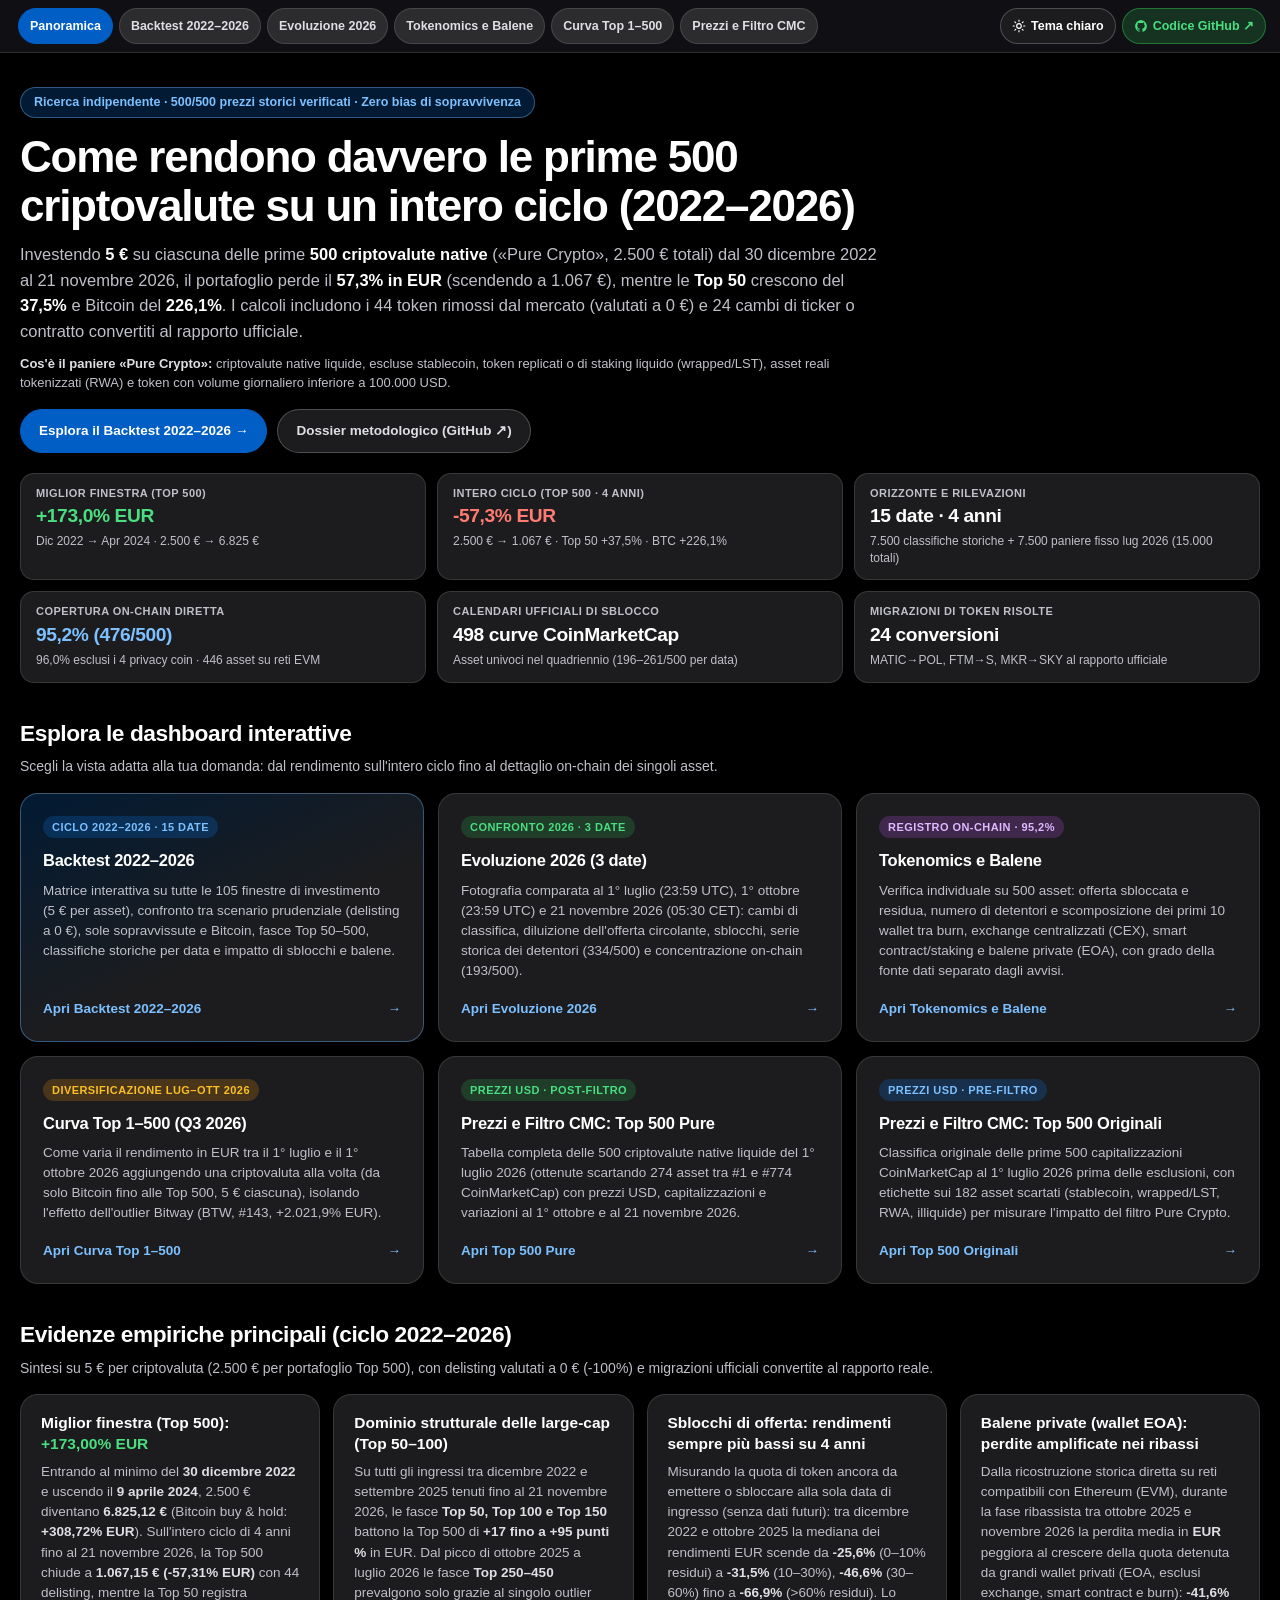
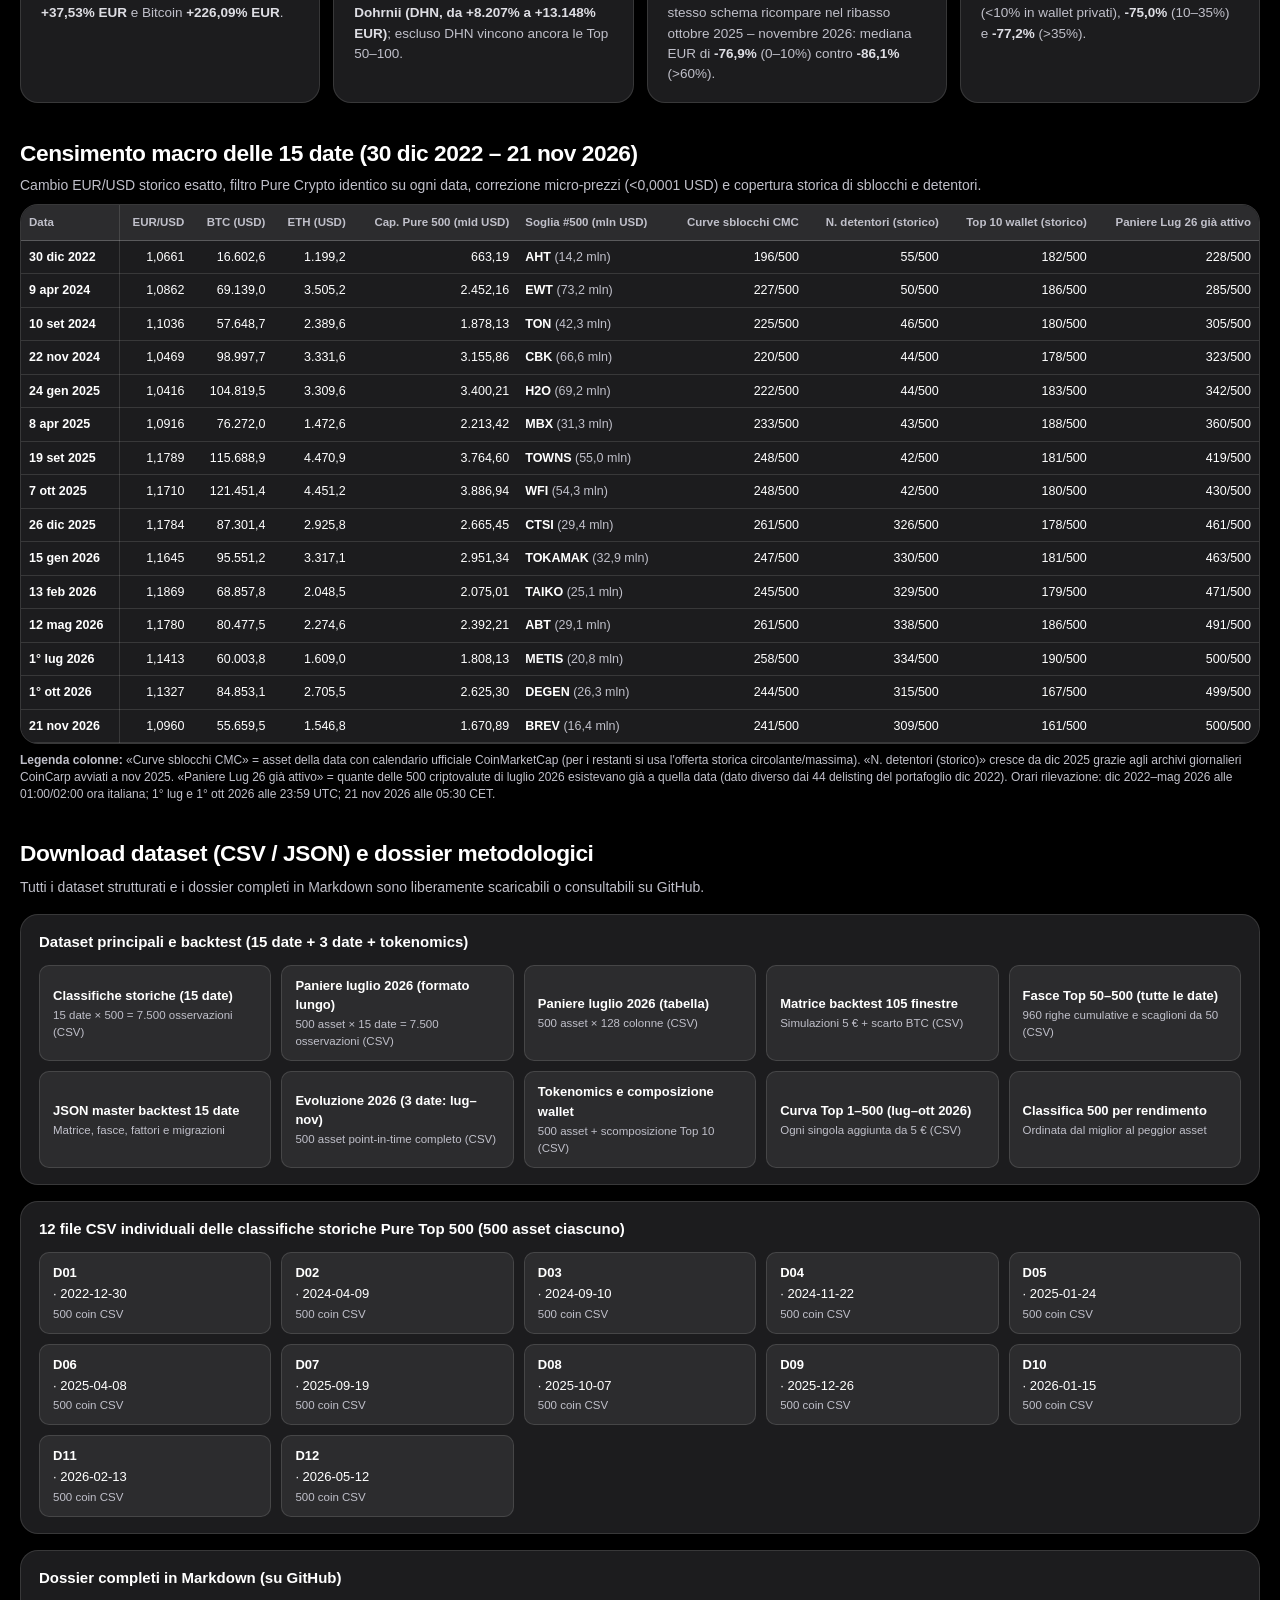
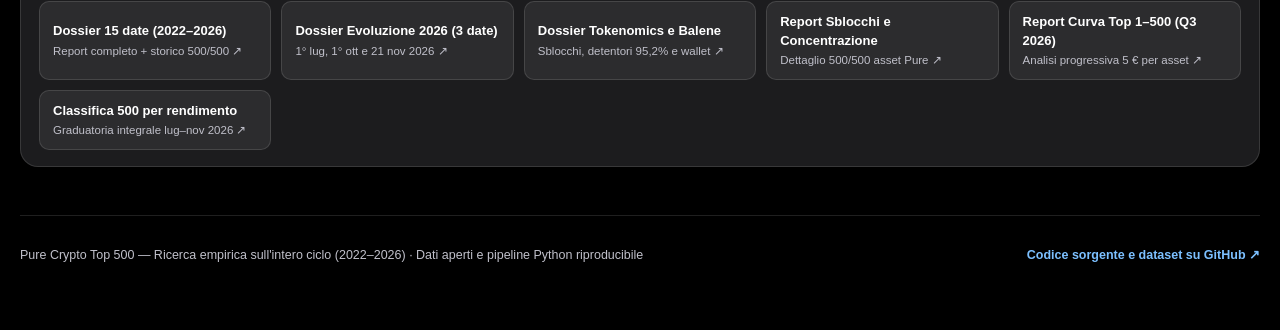
==== commit e5852618: "feat(content-ia): complete Round 2 UX Writing, Content Design & IA upgrades across all 7 pages" ====
--- a/index.html
+++ b/index.html
@@ -198,166 +198,167 @@
 
 <main class="wrap">
   <section class="hero">
-    <div class="eyebrow">Ricerca indipendente &middot; 500/500 asset verificati &middot; Zero bias di sopravvivenza</div>
+    <div class="eyebrow">Ricerca indipendente &middot; 500/500 prezzi storici verificati &middot; Zero bias di sopravvivenza</div>
     <h1>Come rendono davvero le prime 500 criptovalute su un intero ciclo <span class="nowrap">(2022–2026)</span></h1>
     <p class="lead">
-      Investendo <strong class="nowrap">5&nbsp;&euro;</strong> su ciascuna delle <strong>500 Pure Crypto</strong> (criptovalute native liquide: escluse stablecoin, wrapped/liquid staking, asset tokenizzati RWA e token sotto 100.000&nbsp;$ di volume giornaliero) dal 30 dicembre 2022 al 21 novembre 2026, il portafoglio perde il <strong>57,3%</strong>, mentre le <strong>Top 50</strong> guadagnano il <strong>+37,5%</strong> e Bitcoin il <strong>+226,1%</strong>. Le 15 rilevazioni storiche includono i token poi delistati (valutati a 0&nbsp;&euro;) e 24 migrazioni convertite al rapporto reale.
+      Investendo <strong class="nowrap">5&nbsp;&euro;</strong> su ciascuna delle prime <strong>500 criptovalute native</strong> (&laquo;Pure Crypto&raquo;, <span class="nowrap">2.500&nbsp;&euro;</span> totali) dal 30 dicembre 2022 al 21 novembre 2026, il portafoglio perde il <strong>57,3% in EUR</strong> (scendendo a <span class="nowrap">1.067&nbsp;&euro;</span>), mentre le <strong>Top 50</strong> crescono del <strong>37,5%</strong> e Bitcoin del <strong>226,1%</strong>. I calcoli includono i 44 token rimossi dal mercato (valutati a <span class="nowrap">0&nbsp;&euro;</span>) e 24 cambi di ticker o contratto convertiti al rapporto ufficiale.
     </p>
+    <p class="lead-note"><strong>Cos'&egrave; il paniere &laquo;Pure Crypto&raquo;:</strong> criptovalute native liquide, escluse stablecoin, token replicati o di staking liquido (wrapped/LST), asset reali tokenizzati (RWA) e token con volume giornaliero inferiore a <span class="nowrap">100.000&nbsp;USD</span>.</p>
     <div class="hero-cta">
       <a class="btn btn-primary" href="./multidate_15_2022_2026/dashboard_15date_ciclo_2022_2026.html">Esplora il Backtest 2022–2026 &rarr;</a>
-      <a class="btn" href="./dashboard_tokenomics_holders_500.html">Analizza Tokenomics e Balene</a>
-      <a class="btn" href="./dashboard_storico_3date_500.html">Confronta il Focus 2026 (3 Date)</a>
-      <a class="btn" href="https://github.com/raffaele-ando/crypto-top500-multicycle-2022-2026/blob/main/multidate_15_2022_2026/report_15date_2022_2026_completo.md" target="_blank" rel="noopener">Leggi il Dossier Metodologico &nearr;</a>
+      <a class="btn" href="https://github.com/raffaele-ando/crypto-top500-multicycle-2022-2026/blob/main/multidate_15_2022_2026/report_15date_2022_2026_completo.md" target="_blank" rel="noopener">Dossier metodologico (GitHub &nearr;)</a>
     </div>
   </section>
 
   <section class="kpis" aria-label="Risultati principali della ricerca">
     <div class="kpi"><div class="lbl">Miglior finestra (Top 500)</div><div class="val pos">+173,0% EUR</div><div class="note">Dic 2022 &rarr; Apr 2024<span class="kpi-sep"> &middot; </span><span class="nowrap">2.500&nbsp;&euro; &rarr; 6.825&nbsp;&euro;</span></div></div>
-    <div class="kpi"><div class="lbl">Intero ciclo (4 anni)</div><div class="val neg">-57,3% EUR</div><div class="note">Dic 2022 &rarr; Nov 2026<span class="kpi-sep"> &middot; </span><span class="nowrap">Top 50 +37,5%</span> &middot; <span class="nowrap">BTC +226,1%</span></div></div>
-    <div class="kpi"><div class="lbl">Orizzonte &amp; rilevazioni</div><div class="val">15 Date &middot; 4 Anni</div><div class="note">30 dic 2022 &rarr; 21 nov 2026<span class="kpi-sep"> &middot; </span><span class="nowrap">15.000 osservazioni</span></div></div>
-    <div class="kpi"><div class="lbl">Copertura on-chain nativa</div><div class="val acc">95,2% (476/500)</div><div class="note">96,0% dei 496 asset non&#8209;privacy &middot; 446 EVM storici</div></div>
-    <div class="kpi"><div class="lbl">Curve ufficiali di sblocco</div><div class="val">498 Curve CMC</div><div class="note">Calendari di vesting da dicembre 2022</div></div>
-    <div class="kpi"><div class="lbl">Migrazioni di token</div><div class="val">24 Conversioni</div><div class="note">MATIC&rarr;POL, FTM&rarr;S, MKR&rarr;SKY &middot; delisting a 0&nbsp;&euro;</div></div>
+    <div class="kpi"><div class="lbl">Intero ciclo (Top 500 &middot; 4 anni)</div><div class="val neg">-57,3% EUR</div><div class="note"><span class="nowrap">2.500&nbsp;&euro; &rarr; 1.067&nbsp;&euro;</span><span class="kpi-sep"> &middot; </span><span class="nowrap">Top 50 +37,5%</span> &middot; <span class="nowrap">BTC +226,1%</span></div></div>
+    <div class="kpi"><div class="lbl">Orizzonte e rilevazioni</div><div class="val">15 date &middot; 4 anni</div><div class="note">7.500 classifiche storiche + 7.500 paniere fisso lug 2026 (15.000 totali)</div></div>
+    <div class="kpi"><div class="lbl">Copertura on-chain diretta</div><div class="val acc">95,2% (476/500)</div><div class="note">96,0% esclusi i 4 privacy coin &middot; 446 asset su reti EVM</div></div>
+    <div class="kpi"><div class="lbl">Calendari ufficiali di sblocco</div><div class="val">498 curve CoinMarketCap</div><div class="note">Asset univoci nel quadriennio (196–261/500 per data)</div></div>
+    <div class="kpi"><div class="lbl">Migrazioni di token risolte</div><div class="val">24 conversioni</div><div class="note">MATIC&rarr;POL, FTM&rarr;S, MKR&rarr;SKY al rapporto ufficiale</div></div>
   </section>
 
-  <h2 class="sec-title" id="dashboards">Esplora le Dashboard Interattive</h2>
-  <p class="sec-sub">Dati completi integrati, filtrabili e ordinabili istantaneamente nel browser, con tema chiaro e scuro sincronizzato.</p>
+  <h2 class="sec-title" id="dashboards">Esplora le dashboard interattive</h2>
+  <p class="sec-sub">Scegli la vista adatta alla tua domanda: dal rendimento sull'intero ciclo fino al dettaglio on-chain dei singoli asset.</p>
   <section class="grid-apps">
     <a class="app-card featured" href="./multidate_15_2022_2026/dashboard_15date_ciclo_2022_2026.html">
       <div>
-        <span class="tag tag-blue">Ciclo 2022–2026 &middot; 15 Date</span>
+        <span class="tag tag-blue">Ciclo 2022–2026 &middot; 15 date</span>
         <h3>Backtest 2022–2026</h3>
-        <p>Matrice interattiva su tutte le 105 finestre di investimento (5&nbsp;&euro;/coin), confronto prudenziale vs solo sopravvissute vs Bitcoin, fasce Top 50–500, classifiche storiche per singola data (senza bias) e analisi dei fattori on-chain.</p>
+        <p>Matrice interattiva su tutte le 105 finestre di investimento (5&nbsp;&euro; per asset), confronto tra scenario prudenziale (delisting a 0&nbsp;&euro;), sole sopravvissute e Bitcoin, fasce Top 50–500, classifiche storiche per data e impatto di sblocchi e balene.</p>
       </div>
       <div class="app-foot"><span>Apri Backtest 2022–2026</span><span>&rarr;</span></div>
     </a>
 
     <a class="app-card" href="./dashboard_storico_3date_500.html">
       <div>
-        <span class="tag tag-green">Focus 2026 &middot; 3 Date</span>
-        <h3>Focus 2026 (3 Date)</h3>
-        <p>Evoluzione esatta tra 1&deg; luglio, 1&deg; ottobre e 21 novembre 2026 (ore 05:30&nbsp;CET): variazione di posizione in classifica, diluizione della supply, token sbloccati, detentori storici (334/500) e concentrazione on-chain su 3 date.</p>
-      </div>
-      <div class="app-foot"><span>Apri Focus 2026</span><span>&rarr;</span></div>
+        <span class="tag tag-green">Confronto 2026 &middot; 3 date</span>
+        <h3>Evoluzione 2026 (3 date)</h3>
+        <p>Fotografia comparata al 1&deg; luglio (23:59&nbsp;UTC), 1&deg; ottobre (23:59&nbsp;UTC) e 21 novembre 2026 (05:30&nbsp;CET): cambi di classifica, diluizione dell'offerta circolante, sblocchi, serie storica dei detentori (334/500) e concentrazione on-chain (193/500).</p>
+      </div>
+      <div class="app-foot"><span>Apri Evoluzione 2026</span><span>&rarr;</span></div>
     </a>
 
     <a class="app-card" href="./dashboard_tokenomics_holders_500.html">
       <div>
-        <span class="tag tag-purple">Tokenomics &amp; Wallet &middot; 95,2%</span>
-        <h3>Tokenomics &amp; Balene</h3>
-        <p>Verifica individuale su 500 asset: token sbloccati e da sbloccare, numero di detentori e scomposizione dei primi 10 wallet tra burn, exchange CEX, smart contract/staking e balene private (EOA), con livello di affidabilit&agrave; della fonte dati.</p>
-      </div>
-      <div class="app-foot"><span>Apri Tokenomics &amp; Balene</span><span>&rarr;</span></div>
+        <span class="tag tag-purple">Registro on-chain &middot; 95,2%</span>
+        <h3>Tokenomics e Balene</h3>
+        <p>Verifica individuale su 500 asset: offerta sbloccata e residua, numero di detentori e scomposizione dei primi 10 wallet tra burn, exchange centralizzati (CEX), smart contract/staking e balene private (EOA), con grado della fonte dati separato dagli avvisi.</p>
+      </div>
+      <div class="app-foot"><span>Apri Tokenomics e Balene</span><span>&rarr;</span></div>
     </a>
 
     <a class="app-card" href="./curva_rendimento_N1_to_N500.html">
       <div>
-        <span class="tag tag-amber">Focus Q3 2026 &middot; Top 1–500</span>
-        <h3>Curva Top N (Q3 2026)</h3>
-        <p>Come cambia il rendimento del portafoglio tra il 1&deg; luglio e il 1&deg; ottobre 2026 aggiungendo una crypto alla volta (da solo Bitcoin fino alle Top 500, 5&nbsp;&euro; ciascuna), isolando l'effetto del singolo outlier Bitway (BTW, #143).</p>
-      </div>
-      <div class="app-foot"><span>Apri Curva Top N (Q3)</span><span>&rarr;</span></div>
+        <span class="tag tag-amber">Diversificazione Lug–Ott 2026</span>
+        <h3>Curva Top 1–500 (Q3 2026)</h3>
+        <p>Come varia il rendimento in EUR tra il 1&deg; luglio e il 1&deg; ottobre 2026 aggiungendo una criptovaluta alla volta (da solo Bitcoin fino alle Top 500, 5&nbsp;&euro; ciascuna), isolando l'effetto dell'outlier Bitway (BTW, #143, +2.021,9% EUR).</p>
+      </div>
+      <div class="app-foot"><span>Apri Curva Top 1–500</span><span>&rarr;</span></div>
     </a>
 
     <a class="app-card" href="./dashboard_pure500_crypto_2026.html">
       <div>
-        <span class="tag tag-green">Dataset 2026 &middot; Post-Filtro</span>
-        <h3>Dataset 2026: Top 500 Pure</h3>
-        <p>Tabella completa delle 500 criptovalute native liquide del 1&deg; luglio 2026 (dopo aver scartato 274 asset tra stablecoin, wrapped/liquid staking, RWA e token illiquidi) con prezzi, capitalizzazioni e variazioni al 1&deg; ottobre e al 21 novembre.</p>
-      </div>
-      <div class="app-foot"><span>Apri Dataset Pure 500</span><span>&rarr;</span></div>
+        <span class="tag tag-green">Prezzi USD &middot; Post-Filtro</span>
+        <h3>Prezzi e Filtro CMC: Top 500 Pure</h3>
+        <p>Tabella completa delle 500 criptovalute native liquide del 1&deg; luglio 2026 (ottenute scartando 274 asset tra #1 e #774 CoinMarketCap) con prezzi USD, capitalizzazioni e variazioni al 1&deg; ottobre e al 21 novembre 2026.</p>
+      </div>
+      <div class="app-foot"><span>Apri Top 500 Pure</span><span>&rarr;</span></div>
     </a>
 
     <a class="app-card" href="./dashboard_top500_crypto_2026.html">
       <div>
-        <span class="tag tag-blue">Dataset 2026 &middot; Pre-Filtro</span>
-        <h3>Dataset 2026: Top 500 Originali</h3>
-        <p>Classifica originale delle prime 500 capitalizzazioni CoinMarketCap al 1&deg; luglio 2026 prima delle esclusioni, con etichette sui 182 asset esclusi (stablecoin, wrapped, RWA, illiquide) per misurare l'impatto del filtro Pure Crypto.</p>
-      </div>
-      <div class="app-foot"><span>Apri Dataset Originali</span><span>&rarr;</span></div>
+        <span class="tag tag-blue">Prezzi USD &middot; Pre-Filtro</span>
+        <h3>Prezzi e Filtro CMC: Top 500 Originali</h3>
+        <p>Classifica originale delle prime 500 capitalizzazioni CoinMarketCap al 1&deg; luglio 2026 prima delle esclusioni, con etichette sui 182 asset scartati (stablecoin, wrapped/LST, RWA, illiquide) per misurare l'impatto del filtro Pure Crypto.</p>
+      </div>
+      <div class="app-foot"><span>Apri Top 500 Originali</span><span>&rarr;</span></div>
     </a>
   </section>
 
-  <h2 class="sec-title" id="evidenze">Evidenze Empiriche Principali <span class="nowrap">(Ciclo 2022–2026)</span></h2>
-  <p class="sec-sub">Sintesi certificata su 5&nbsp;&euro; per criptovaluta (2.500&nbsp;&euro; per coorte Top 500), con delisting valutati a 0&nbsp;&euro; (-100%) e migrazioni ufficiali convertite al tasso reale.</p>
+  <h2 class="sec-title" id="evidenze">Evidenze empiriche principali <span class="nowrap">(ciclo 2022–2026)</span></h2>
+  <p class="sec-sub">Sintesi su 5&nbsp;&euro; per criptovaluta (2.500&nbsp;&euro; per portafoglio Top 500), con delisting valutati a 0&nbsp;&euro; (-100%) e migrazioni ufficiali convertite al rapporto reale.</p>
   <section class="findings">
     <div class="f-box">
-      <h4>Miglior Finestra (Top 500): <span class="pos">+173,00% EUR</span></h4>
-      <p>Entrando al minimo del <strong>30 dicembre 2022</strong> e uscendo il <strong>9 aprile 2024</strong>, 2.500&nbsp;&euro; diventano <strong>6.825,12&nbsp;&euro;</strong> (Bitcoin buy &amp; hold: <strong>+308,72% EUR</strong>). Sull'intero ciclo di 4 anni fino al 21 novembre 2026, la Top 500 chiude a <strong>1.067,15&nbsp;&euro; (-57,31%)</strong> con 44 delisting, mentre la Top 50 registra <strong>+37,53% EUR</strong> e Bitcoin <strong>+226,09% EUR</strong>.</p>
+      <h4>Miglior finestra (Top 500): <span class="pos">+173,00% EUR</span></h4>
+      <p>Entrando al minimo del <strong>30 dicembre 2022</strong> e uscendo il <strong>9 aprile 2024</strong>, 2.500&nbsp;&euro; diventano <strong>6.825,12&nbsp;&euro;</strong> (Bitcoin buy &amp; hold: <strong>+308,72% EUR</strong>). Sull'intero ciclo di 4 anni fino al 21 novembre 2026, la Top 500 chiude a <strong>1.067,15&nbsp;&euro; (-57,31% EUR)</strong> con 44 delisting, mentre la Top 50 registra <strong>+37,53% EUR</strong> e Bitcoin <strong>+226,09% EUR</strong>.</p>
     </div>
     <div class="f-box">
-      <h4>Dominio Strutturale delle Large-Cap (Top 50–100)</h4>
-      <p>Su tutti gli ingressi tra dicembre 2022 e settembre 2025 (D01–D07) tenuti fino al 21 novembre 2026, le fasce <strong>Top 50, Top 100 e Top 150</strong> battono la Top 500 di <strong>+17 fino a +95 punti percentuali</strong>. Dal picco di ottobre 2025 a luglio 2026 (D08–D13) le fasce 250–450 prevalgono solo grazie al singolo outlier <strong>Dohrnii (DHN, da +8.207% a +13.148%)</strong>; escluso DHN vincono ancora le Top 50–100.</p>
+      <h4>Dominio strutturale delle large-cap (Top 50–100)</h4>
+      <p>Su tutti gli ingressi tra dicembre 2022 e settembre 2025 tenuti fino al 21 novembre 2026, le fasce <strong>Top 50, Top 100 e Top 150</strong> battono la Top 500 di <strong>+17 fino a +95 punti %</strong> in EUR. Dal picco di ottobre 2025 a luglio 2026 le fasce <strong>Top 250–450</strong> prevalgono solo grazie al singolo outlier <strong>Dohrnii (DHN, da +8.207% a +13.148% EUR)</strong>; escluso DHN vincono ancora le Top 50–100.</p>
     </div>
     <div class="f-box">
-      <h4>Sblocchi di Supply: Degrado Monotonico su 4 Anni</h4>
-      <p>Misurando la quota di token ancora da sbloccare alla sola data di ingresso (senza dati futuri): tra dicembre 2022 e ottobre 2025 la mediana dei rendimenti EUR scende da <strong>-25,6%</strong> (0–10% bloccati) a <strong>-31,5%</strong> (10–30%), <strong>-46,6%</strong> (30–60%) fino a <strong>-66,9%</strong> (&gt;60% bloccati). Lo stesso gradiente ricompare nel ribasso ottobre 2025 – novembre 2026 (-76,9% vs -86,1%).</p>
+      <h4>Sblocchi di offerta: rendimenti sempre pi&ugrave; bassi su 4 anni</h4>
+      <p>Misurando la quota di token ancora da emettere o sbloccare alla sola data di ingresso (senza dati futuri): tra dicembre 2022 e ottobre 2025 la mediana dei rendimenti EUR scende da <strong>-25,6%</strong> (0–10% residui) a <strong>-31,5%</strong> (10–30%), <strong>-46,6%</strong> (30–60%) fino a <strong>-66,9%</strong> (&gt;60% residui). Lo stesso schema ricompare nel ribasso ottobre 2025 – novembre 2026: mediana EUR di <strong>-76,9%</strong> (0–10%) contro <strong>-86,1%</strong> (&gt;60%).</p>
     </div>
     <div class="f-box">
-      <h4>Balene Private (EOA): Amplificatore di Drawdown</h4>
-      <p>Dalla ricostruzione storica on-chain sui nodi archivio EVM, durante la fase ribassista tra ottobre 2025 e novembre 2026 la perdita media peggiora al crescere della quota detenuta da grandi wallet privati (EOA): <strong>-41,6%</strong> (&lt;10% in wallet privati), <strong>-75,0%</strong> (10–35%) e <strong>-77,2%</strong> (&gt;35%).</p>
+      <h4>Balene private (wallet EOA): perdite amplificate nei ribassi</h4>
+      <p>Dalla ricostruzione storica diretta su reti compatibili con Ethereum (EVM), durante la fase ribassista tra ottobre 2025 e novembre 2026 la perdita media in <strong>EUR</strong> peggiora al crescere della quota detenuta da grandi wallet privati (EOA, esclusi exchange, smart contract e burn): <strong>-41,6%</strong> (&lt;10% in wallet privati), <strong>-75,0%</strong> (10–35%) e <strong>-77,2%</strong> (&gt;35%).</p>
     </div>
   </section>
 
   <div class="tbl-head-bar" style="margin-top:34px">
     <div>
-      <h2 class="sec-title" id="timeline" style="margin:0 0 4px">Censimento Macro delle 15 Date <span class="nowrap">(30 dic 2022 – 21 nov 2026)</span></h2>
-      <p class="sec-sub" style="margin:0">Cambio EUR/USD storico esatto, filtro Pure Crypto identico su ogni data, correzione prezzi sub-cent (&lt;0,0001&nbsp;$) e stato storico di sblocchi e detentori.</p>
+      <h2 class="sec-title" id="timeline" style="margin:0 0 4px">Censimento macro delle 15 date <span class="nowrap">(30 dic 2022 – 21 nov 2026)</span></h2>
+      <p class="sec-sub" style="margin:0">Cambio EUR/USD storico esatto, filtro Pure Crypto identico su ogni data, correzione micro-prezzi (&lt;0,0001&nbsp;USD) e copertura storica di sblocchi e detentori.</p>
     </div>
     <span class="scroll-hint" data-scroll-hint="timelineWrap">&larr; Scorri tabella &rarr;</span>
   </div>
   <div class="card" style="padding:0;overflow:hidden">
     <div class="tbl-wrap no-maxh" id="timelineWrap" style="border:none"><table id="timelineTbl"></table></div>
   </div>
-  <div class="tbl-note" style="margin:-8px 0 20px">Nota orari di rilevazione: D01–D12 rilevate alle 01:00/02:00 CET/CEST; D13 (1&deg; lug) e D14 (1&deg; ott) a chiusura 23:59 UTC; D15 (21 nov) intraday alle 05:30 CET.</div>
-
-  <h2 class="sec-title" id="downloads">Download Dataset (CSV / JSON) e Dossier Metodologici</h2>
+  <div class="tbl-note" style="margin:-8px 0 20px">
+    <strong>Legenda colonne:</strong> &laquo;Curve sblocchi CMC&raquo; = asset della data con calendario ufficiale CoinMarketCap (per i restanti si usa l'offerta storica circolante/massima). &laquo;N. detentori (storico)&raquo; cresce da dic 2025 grazie agli archivi giornalieri CoinCarp avviati a nov 2025. &laquo;Paniere Lug 26 gi&agrave; attivo&raquo; = quante delle 500 criptovalute di luglio 2026 esistevano gi&agrave; a quella data (dato diverso dai 44 delisting del portafoglio dic 2022). Orari rilevazione: dic 2022–mag 2026 alle 01:00/02:00 ora italiana; 1&deg; lug e 1&deg; ott 2026 alle 23:59 UTC; 21 nov 2026 alle 05:30 CET.
+  </div>
+
+  <h2 class="sec-title" id="downloads">Download dataset (CSV / JSON) e dossier metodologici</h2>
   <p class="sec-sub">Tutti i dataset strutturati e i dossier completi in Markdown sono liberamente scaricabili o consultabili su GitHub.</p>
 
   <div class="card">
-    <h3 style="margin:0 0 12px;font-size:15px">Dataset Principali &amp; Backtest (15 Date + 3 Date + Tokenomics)</h3>
+    <h3 style="margin:0 0 12px;font-size:15px">Dataset principali e backtest (15 date + 3 date + tokenomics)</h3>
     <div class="dl-grid">
-      <a class="dl-chip" href="./multidate_15_2022_2026/panel_vistaA_15coorti_7500_righe.csv" download><b>Classifiche Storiche (15 Date)</b><span>15 coorti &times; 500 = 7.500 righe (CSV)</span></a>
-      <a class="dl-chip" href="./multidate_15_2022_2026/panel_vistaB_jul1_500_su_15date_7500_righe.csv" download><b>Storico Coorte Luglio 2026 (Lungo)</b><span>500 coin &times; 15 date = 7.500 righe (CSV)</span></a>
-      <a class="dl-chip" href="./multidate_15_2022_2026/storico_15date_vistaB_500_crypto.csv" download><b>Storico Coorte Luglio 2026 (Tabella)</b><span>500 coin &times; 128 colonne (CSV)</span></a>
-      <a class="dl-chip" href="./multidate_15_2022_2026/backtest_matrice_14x15_5eur.csv" download><b>Matrice Backtest 105 Finestre</b><span>Simulazioni 5&nbsp;&euro; + scarto BTC (CSV)</span></a>
-      <a class="dl-chip" href="./multidate_15_2022_2026/backtest_tranche_50_to_500_tutte_date.csv" download><b>Fasce Top 50–500 (Tutte le Date)</b><span>960 righe cumulative e marginali (CSV)</span></a>
-      <a class="dl-chip" href="./multidate_15_2022_2026/backtest_15date_completo.json" download><b>JSON Master Backtest 15 Date</b><span>Matrice, fasce, fattori e migrazioni</span></a>
-      <a class="dl-chip" href="./storico_3date_completo_500_crypto.csv" download><b>Focus 2026 (3 Date: Lug–Nov)</b><span>500 coin point-in-time completo (CSV)</span></a>
-      <a class="dl-chip" href="./audit_forense_500_crypto.csv" download><b>Tokenomics &amp; Composizione Wallet</b><span>500 coin + scomposizione Top 10 (CSV)</span></a>
-      <a class="dl-chip" href="./curva_cumulativa_N1_a_N500.csv" download><b>Curva Top N (1–500, Q3 2026)</b><span>Ogni singola aggiunta da 5&nbsp;&euro; (CSV)</span></a>
-      <a class="dl-chip" href="./classifica_500_per_rendimento_desc.csv" download><b>Classifica 500 per Rendimento</b><span>Ordinata dal miglior al peggior asset</span></a>
+      <a class="dl-chip" href="./multidate_15_2022_2026/panel_vistaA_15coorti_7500_righe.csv" download><b>Classifiche storiche (15 date)</b><span>15 date &times; 500 = 7.500 osservazioni (CSV)</span></a>
+      <a class="dl-chip" href="./multidate_15_2022_2026/panel_vistaB_jul1_500_su_15date_7500_righe.csv" download><b>Paniere luglio 2026 (formato lungo)</b><span>500 asset &times; 15 date = 7.500 osservazioni (CSV)</span></a>
+      <a class="dl-chip" href="./multidate_15_2022_2026/storico_15date_vistaB_500_crypto.csv" download><b>Paniere luglio 2026 (tabella)</b><span>500 asset &times; 128 colonne (CSV)</span></a>
+      <a class="dl-chip" href="./multidate_15_2022_2026/backtest_matrice_14x15_5eur.csv" download><b>Matrice backtest 105 finestre</b><span>Simulazioni 5&nbsp;&euro; + scarto BTC (CSV)</span></a>
+      <a class="dl-chip" href="./multidate_15_2022_2026/backtest_tranche_50_to_500_tutte_date.csv" download><b>Fasce Top 50–500 (tutte le date)</b><span>960 righe cumulative e scaglioni da 50 (CSV)</span></a>
+      <a class="dl-chip" href="./multidate_15_2022_2026/backtest_15date_completo.json" download><b>JSON master backtest 15 date</b><span>Matrice, fasce, fattori e migrazioni</span></a>
+      <a class="dl-chip" href="./storico_3date_completo_500_crypto.csv" download><b>Evoluzione 2026 (3 date: lug–nov)</b><span>500 asset point-in-time completo (CSV)</span></a>
+      <a class="dl-chip" href="./audit_forense_500_crypto.csv" download><b>Tokenomics e composizione wallet</b><span>500 asset + scomposizione Top 10 (CSV)</span></a>
+      <a class="dl-chip" href="./curva_cumulativa_N1_a_N500.csv" download><b>Curva Top 1–500 (lug–ott 2026)</b><span>Ogni singola aggiunta da 5&nbsp;&euro; (CSV)</span></a>
+      <a class="dl-chip" href="./classifica_500_per_rendimento_desc.csv" download><b>Classifica 500 per rendimento</b><span>Ordinata dal miglior al peggior asset</span></a>
     </div>
   </div>
 
   <div class="card">
-    <h3 style="margin:0 0 12px;font-size:15px">12 File CSV Individuali delle Coorti Storiche Pure Top 500 (500 coin ciascuno)</h3>
+    <h3 style="margin:0 0 12px;font-size:15px">12 file CSV individuali delle classifiche storiche Pure Top 500 (500 asset ciascuno)</h3>
     <div class="dl-grid"><a class="dl-chip" href="./multidate_15_2022_2026/coorte_pure500_D01_2022-12-30.csv" download><b>D01</b> &middot; 2022-12-30 <span>500 coin CSV</span></a><a class="dl-chip" href="./multidate_15_2022_2026/coorte_pure500_D02_2024-04-09.csv" download><b>D02</b> &middot; 2024-04-09 <span>500 coin CSV</span></a><a class="dl-chip" href="./multidate_15_2022_2026/coorte_pure500_D03_2024-09-10.csv" download><b>D03</b> &middot; 2024-09-10 <span>500 coin CSV</span></a><a class="dl-chip" href="./multidate_15_2022_2026/coorte_pure500_D04_2024-11-22.csv" download><b>D04</b> &middot; 2024-11-22 <span>500 coin CSV</span></a><a class="dl-chip" href="./multidate_15_2022_2026/coorte_pure500_D05_2025-01-24.csv" download><b>D05</b> &middot; 2025-01-24 <span>500 coin CSV</span></a><a class="dl-chip" href="./multidate_15_2022_2026/coorte_pure500_D06_2025-04-08.csv" download><b>D06</b> &middot; 2025-04-08 <span>500 coin CSV</span></a><a class="dl-chip" href="./multidate_15_2022_2026/coorte_pure500_D07_2025-09-19.csv" download><b>D07</b> &middot; 2025-09-19 <span>500 coin CSV</span></a><a class="dl-chip" href="./multidate_15_2022_2026/coorte_pure500_D08_2025-10-07.csv" download><b>D08</b> &middot; 2025-10-07 <span>500 coin CSV</span></a><a class="dl-chip" href="./multidate_15_2022_2026/coorte_pure500_D09_2025-12-26.csv" download><b>D09</b> &middot; 2025-12-26 <span>500 coin CSV</span></a><a class="dl-chip" href="./multidate_15_2022_2026/coorte_pure500_D10_2026-01-15.csv" download><b>D10</b> &middot; 2026-01-15 <span>500 coin CSV</span></a><a class="dl-chip" href="./multidate_15_2022_2026/coorte_pure500_D11_2026-02-13.csv" download><b>D11</b> &middot; 2026-02-13 <span>500 coin CSV</span></a><a class="dl-chip" href="./multidate_15_2022_2026/coorte_pure500_D12_2026-05-12.csv" download><b>D12</b> &middot; 2026-05-12 <span>500 coin CSV</span></a></div>
   </div>
 
   <div class="card">
-    <h3 style="margin:0 0 12px;font-size:15px">Dossier Completi in Markdown (su GitHub)</h3>
+    <h3 style="margin:0 0 12px;font-size:15px">Dossier completi in Markdown (su GitHub)</h3>
     <div class="dl-grid">
-      <a class="dl-chip" href="https://github.com/raffaele-ando/crypto-top500-multicycle-2022-2026/blob/main/multidate_15_2022_2026/report_15date_2022_2026_completo.md" target="_blank" rel="noopener"><b>Dossier 15 Date (2022–2026)</b><span>Report completo + storico 500/500 &nearr;</span></a>
-      <a class="dl-chip" href="https://github.com/raffaele-ando/crypto-top500-multicycle-2022-2026/blob/main/report_storico_3date_500_crypto.md" target="_blank" rel="noopener"><b>Dossier Focus 2026 (3 Date)</b><span>1&deg; lug, 1&deg; ott e 21 nov 2026 &nearr;</span></a>
-      <a class="dl-chip" href="https://github.com/raffaele-ando/crypto-top500-multicycle-2022-2026/blob/main/report_audit_forense_500_crypto.md" target="_blank" rel="noopener"><b>Dossier Tokenomics &amp; Balene</b><span>Sblocchi, detentori 95,2% e wallet &nearr;</span></a>
-      <a class="dl-chip" href="https://github.com/raffaele-ando/crypto-top500-multicycle-2022-2026/blob/main/report_tokenomics_unlocks_holders_500.md" target="_blank" rel="noopener"><b>Report Sblocchi &amp; Concentrazione</b><span>Dettaglio 500/500 asset Pure &nearr;</span></a>
-      <a class="dl-chip" href="https://github.com/raffaele-ando/crypto-top500-multicycle-2022-2026/blob/main/report_curva_N1_to_N500.md" target="_blank" rel="noopener"><b>Report Curva Top N (Q3 2026)</b><span>Analisi progressiva 5&nbsp;&euro; per coin &nearr;</span></a>
-      <a class="dl-chip" href="https://github.com/raffaele-ando/crypto-top500-multicycle-2022-2026/blob/main/classifica_500_per_rendimento.md" target="_blank" rel="noopener"><b>Classifica 500 per Rendimento</b><span>Graduatoria integrale Lug–Nov 2026 &nearr;</span></a>
+      <a class="dl-chip" href="https://github.com/raffaele-ando/crypto-top500-multicycle-2022-2026/blob/main/multidate_15_2022_2026/report_15date_2022_2026_completo.md" target="_blank" rel="noopener"><b>Dossier 15 date (2022–2026)</b><span>Report completo + storico 500/500 &nearr;</span></a>
+      <a class="dl-chip" href="https://github.com/raffaele-ando/crypto-top500-multicycle-2022-2026/blob/main/report_storico_3date_500_crypto.md" target="_blank" rel="noopener"><b>Dossier Evoluzione 2026 (3 date)</b><span>1&deg; lug, 1&deg; ott e 21 nov 2026 &nearr;</span></a>
+      <a class="dl-chip" href="https://github.com/raffaele-ando/crypto-top500-multicycle-2022-2026/blob/main/report_audit_forense_500_crypto.md" target="_blank" rel="noopener"><b>Dossier Tokenomics e Balene</b><span>Sblocchi, detentori 95,2% e wallet &nearr;</span></a>
+      <a class="dl-chip" href="https://github.com/raffaele-ando/crypto-top500-multicycle-2022-2026/blob/main/report_tokenomics_unlocks_holders_500.md" target="_blank" rel="noopener"><b>Report Sblocchi e Concentrazione</b><span>Dettaglio 500/500 asset Pure &nearr;</span></a>
+      <a class="dl-chip" href="https://github.com/raffaele-ando/crypto-top500-multicycle-2022-2026/blob/main/report_curva_N1_to_N500.md" target="_blank" rel="noopener"><b>Report Curva Top 1–500 (Q3 2026)</b><span>Analisi progressiva 5&nbsp;&euro; per asset &nearr;</span></a>
+      <a class="dl-chip" href="https://github.com/raffaele-ando/crypto-top500-multicycle-2022-2026/blob/main/classifica_500_per_rendimento.md" target="_blank" rel="noopener"><b>Classifica 500 per rendimento</b><span>Graduatoria integrale lug–nov 2026 &nearr;</span></a>
     </div>
   </div>
 
   <footer>
-    <div>Pure Crypto Top 500 — Ricerca Empirica Multi-Ciclo (2022–2026) &middot; Dati aperti e pipeline Python riproducibile</div>
+    <div>Pure Crypto Top 500 — Ricerca empirica sull'intero ciclo (2022–2026) &middot; Dati aperti e pipeline Python riproducibile</div>
     <div><a href="https://github.com/raffaele-ando/crypto-top500-multicycle-2022-2026" target="_blank" rel="noopener">Codice sorgente e dataset su GitHub &nearr;</a></div>
   </footer>
 </main>
 
 <script>
 const CENSUS = [{"code":"D01","date":"2022-12-30","it_label":"30 Dic 2022 01:00 CET","fx_eur_usd":1.066055,"btc_usd":16602.59,"btc_eur":15573.85,"eth_usd":1199.23,"cohort_mcap_usd_b":663.19,"cohort_vol24h_usd_b":27.54,"cutoff_rank500_sym":"AHT","cutoff_rank500_mcap_m":14.17,"n_unlock_official_curve":196,"n_unlock_total":500,"n_hist_holders_cnt":55,"n_hist_top10_conc":182,"n_hist_eoa_whale":72,"n_ref_top10_nov24":438,"n_vistaB_already_listed":228,"raw_snapshot_total_coins":8789},{"code":"D02","date":"2024-04-09","it_label":"09 Apr 2024 02:00 CEST","fx_eur_usd":1.08617,"btc_usd":69139.02,"btc_eur":63653.95,"eth_usd":3505.16,"cohort_mcap_usd_b":2452.16,"cohort_vol24h_usd_b":95.17,"cutoff_rank500_sym":"EWT","cutoff_rank500_mcap_m":73.2,"n_unlock_official_curve":227,"n_unlock_total":500,"n_hist_holders_cnt":50,"n_hist_top10_conc":186,"n_hist_eoa_whale":92,"n_ref_top10_nov24":445,"n_vistaB_already_listed":285,"raw_snapshot_total_coins":9549},{"code":"D03","date":"2024-09-10","it_label":"10 Set 2024 02:00 CEST","fx_eur_usd":1.10357,"btc_usd":57648.71,"btc_eur":52238.38,"eth_usd":2389.58,"cohort_mcap_usd_b":1878.13,"cohort_vol24h_usd_b":58.1,"cutoff_rank500_sym":"TON","cutoff_rank500_mcap_m":42.33,"n_unlock_official_curve":225,"n_unlock_total":500,"n_hist_holders_cnt":46,"n_hist_top10_conc":180,"n_hist_eoa_whale":104,"n_ref_top10_nov24":446,"n_vistaB_already_listed":305,"raw_snapshot_total_coins":9846},{"code":"D04","date":"2024-11-22","it_label":"22 Nov 2024 01:00 CET","fx_eur_usd":1.046909,"btc_usd":98997.66,"btc_eur":94561.86,"eth_usd":3331.6,"cohort_mcap_usd_b":3155.86,"cohort_vol24h_usd_b":221.7,"cutoff_rank500_sym":"CBK","cutoff_rank500_mcap_m":66.58,"n_unlock_official_curve":220,"n_unlock_total":500,"n_hist_holders_cnt":44,"n_hist_top10_conc":178,"n_hist_eoa_whale":104,"n_ref_top10_nov24":449,"n_vistaB_already_listed":323,"raw_snapshot_total_coins":10156},{"code":"D05","date":"2025-01-24","it_label":"24 Gen 2025 01:00 CET","fx_eur_usd":1.041565,"btc_usd":104819.48,"btc_eur":100636.53,"eth_usd":3309.55,"cohort_mcap_usd_b":3400.21,"cohort_vol24h_usd_b":134.72,"cutoff_rank500_sym":"H2O","cutoff_rank500_mcap_m":69.18,"n_unlock_official_curve":222,"n_unlock_total":500,"n_hist_holders_cnt":44,"n_hist_top10_conc":183,"n_hist_eoa_whale":113,"n_ref_top10_nov24":450,"n_vistaB_already_listed":342,"raw_snapshot_total_coins":10751},{"code":"D06","date":"2025-04-08","it_label":"08 Apr 2025 02:00 CEST","fx_eur_usd":1.091552,"btc_usd":76271.95,"btc_eur":69874.77,"eth_usd":1472.55,"cohort_mcap_usd_b":2213.42,"cohort_vol24h_usd_b":106.89,"cutoff_rank500_sym":"MBX","cutoff_rank500_mcap_m":31.33,"n_unlock_official_curve":233,"n_unlock_total":500,"n_hist_holders_cnt":43,"n_hist_top10_conc":188,"n_hist_eoa_whale":124,"n_ref_top10_nov24":452,"n_vistaB_already_listed":360,"raw_snapshot_total_coins":10360},{"code":"D07","date":"2025-09-19","it_label":"19 Set 2025 02:00 CEST","fx_eur_usd":1.178913,"btc_usd":115688.86,"btc_eur":98131.81,"eth_usd":4470.92,"cohort_mcap_usd_b":3764.6,"cohort_vol24h_usd_b":123.14,"cutoff_rank500_sym":"TOWNS","cutoff_rank500_mcap_m":55.04,"n_unlock_official_curve":248,"n_unlock_total":500,"n_hist_holders_cnt":42,"n_hist_top10_conc":181,"n_hist_eoa_whale":134,"n_ref_top10_nov24":459,"n_vistaB_already_listed":419,"raw_snapshot_total_coins":9508},{"code":"D08","date":"2025-10-07","it_label":"07 Ott 2025 02:00 CEST","fx_eur_usd":1.170966,"btc_usd":121451.38,"btc_eur":103718.96,"eth_usd":4451.15,"cohort_mcap_usd_b":3886.94,"cohort_vol24h_usd_b":212.36,"cutoff_rank500_sym":"WFI","cutoff_rank500_mcap_m":54.25,"n_unlock_official_curve":248,"n_unlock_total":500,"n_hist_holders_cnt":42,"n_hist_top10_conc":180,"n_hist_eoa_whale":139,"n_ref_top10_nov24":460,"n_vistaB_already_listed":430,"raw_snapshot_total_coins":9502},{"code":"D09","date":"2025-12-26","it_label":"26 Dic 2025 01:00 CET","fx_eur_usd":1.178403,"btc_usd":87301.43,"btc_eur":74084.53,"eth_usd":2925.75,"cohort_mcap_usd_b":2665.45,"cohort_vol24h_usd_b":87.83,"cutoff_rank500_sym":"CTSI","cutoff_rank500_mcap_m":29.35,"n_unlock_official_curve":261,"n_unlock_total":500,"n_hist_holders_cnt":326,"n_hist_top10_conc":178,"n_hist_eoa_whale":146,"n_ref_top10_nov24":460,"n_vistaB_already_listed":461,"raw_snapshot_total_coins":8919},{"code":"D10","date":"2026-01-15","it_label":"15 Gen 2026 01:00 CET","fx_eur_usd":1.164502,"btc_usd":95551.19,"btc_eur":82053.26,"eth_usd":3317.1,"cohort_mcap_usd_b":2951.34,"cohort_vol24h_usd_b":115.29,"cutoff_rank500_sym":"TOKAMAK","cutoff_rank500_mcap_m":32.92,"n_unlock_official_curve":247,"n_unlock_total":500,"n_hist_holders_cnt":330,"n_hist_top10_conc":181,"n_hist_eoa_whale":151,"n_ref_top10_nov24":465,"n_vistaB_already_listed":463,"raw_snapshot_total_coins":8947},{"code":"D11","date":"2026-02-13","it_label":"13 Feb 2026 01:00 CET","fx_eur_usd":1.186915,"btc_usd":68857.84,"btc_eur":58014.13,"eth_usd":2048.53,"cohort_mcap_usd_b":2075.01,"cohort_vol24h_usd_b":86.6,"cutoff_rank500_sym":"TAIKO","cutoff_rank500_mcap_m":25.08,"n_unlock_official_curve":245,"n_unlock_total":500,"n_hist_holders_cnt":329,"n_hist_top10_conc":179,"n_hist_eoa_whale":153,"n_ref_top10_nov24":466,"n_vistaB_already_listed":471,"raw_snapshot_total_coins":8870},{"code":"D12","date":"2026-05-12","it_label":"12 Mag 2026 02:00 CEST","fx_eur_usd":1.177952,"btc_usd":80477.5,"btc_eur":68319.84,"eth_usd":2274.64,"cohort_mcap_usd_b":2392.21,"cohort_vol24h_usd_b":76.83,"cutoff_rank500_sym":"ABT","cutoff_rank500_mcap_m":29.09,"n_unlock_official_curve":261,"n_unlock_total":500,"n_hist_holders_cnt":338,"n_hist_top10_conc":186,"n_hist_eoa_whale":170,"n_ref_top10_nov24":471,"n_vistaB_already_listed":491,"raw_snapshot_total_coins":8431},{"code":"D13","date":"2026-07-01","it_label":"01 Lug 2026 23:59 UTC","fx_eur_usd":1.141311,"btc_usd":60003.76,"btc_eur":52574.41,"eth_usd":1608.96,"cohort_mcap_usd_b":1808.13,"cohort_vol24h_usd_b":73.18,"cutoff_rank500_sym":"METIS","cutoff_rank500_mcap_m":20.77,"n_unlock_official_curve":258,"n_unlock_total":500,"n_hist_holders_cnt":334,"n_hist_top10_conc":190,"n_hist_eoa_whale":184,"n_ref_top10_nov24":476,"n_vistaB_already_listed":500,"raw_snapshot_total_coins":8121},{"code":"D14","date":"2026-10-01","it_label":"01 Ott 2026 23:59 UTC","fx_eur_usd":1.132697,"btc_usd":84853.1,"btc_eur":74912.45,"eth_usd":2705.54,"cohort_mcap_usd_b":2625.3,"cohort_vol24h_usd_b":76.53,"cutoff_rank500_sym":"DEGEN","cutoff_rank500_mcap_m":26.27,"n_unlock_official_curve":244,"n_unlock_total":500,"n_hist_holders_cnt":315,"n_hist_top10_conc":167,"n_hist_eoa_whale":162,"n_ref_top10_nov24":446,"n_vistaB_already_listed":499,"raw_snapshot_total_coins":8147},{"code":"D15","date":"2026-11-21","it_label":"21 Nov 2026 05:30 CET","fx_eur_usd":1.096,"btc_usd":55659.47,"btc_eur":50784.19,"eth_usd":1546.77,"cohort_mcap_usd_b":1670.89,"cohort_vol24h_usd_b":101.54,"cutoff_rank500_sym":"BREV","cutoff_rank500_mcap_m":16.41,"n_unlock_official_curve":241,"n_unlock_total":500,"n_hist_holders_cnt":309,"n_hist_top10_conc":161,"n_hist_eoa_whale":158,"n_ref_top10_nov24":433,"n_vistaB_already_listed":500,"raw_snapshot_total_coins":7936}];
-let html = "<thead><tr><th class='l sticky-col'>Cod</th><th class='l'>Data</th><th>EUR/USD</th><th>BTC ($)</th><th>ETH ($)</th><th>Cap. Pure 500 ($ B)</th><th class='l'>Soglia #500</th><th>Curve Sblocchi</th><th>Detentori Stor.</th><th>Top 10 Stor.</th><th>Quotate (Lug 26)</th></tr></thead><tbody>";
+let html = "<thead><tr><th class='l sticky-col'>Data</th><th>EUR/USD</th><th>BTC (USD)</th><th>ETH (USD)</th><th>Cap. Pure 500 (mld USD)</th><th class='l'>Soglia #500 (mln USD)</th><th>Curve sblocchi CMC</th><th>N. detentori (storico)</th><th>Top 10 wallet (storico)</th><th>Paniere Lug 26 gi&agrave; attivo</th></tr></thead><tbody>";
 for (const c of CENSUS) {
-  html += `<tr><td class='l sticky-col'><b>${c.code}</b></td><td class='l'>${FMT.dateIt(c.date)}</td><td>${FMT.fx(c.fx_eur_usd)}</td><td>${FMT.dec1(c.btc_usd)}</td><td>${FMT.dec1(c.eth_usd)}</td><td>${FMT.dec2(c.cohort_mcap_usd_b)}</td><td class='l'><b>${c.cutoff_rank500_sym}</b> <span class='mut'>($${FMT.dec1(c.cutoff_rank500_mcap_m)} M)</span></td><td>${c.n_unlock_official_curve}/500</td><td>${c.n_hist_holders_cnt}/500</td><td>${c.n_hist_top10_conc}/500</td><td>${c.n_vistaB_already_listed}/500</td></tr>`;
+  html += `<tr><td class='l sticky-col'><b>${FMT.dateIt(c.date)}</b></td><td>${FMT.fx(c.fx_eur_usd)}</td><td>${FMT.dec1(c.btc_usd)}</td><td>${FMT.dec1(c.eth_usd)}</td><td>${FMT.dec2(c.cohort_mcap_usd_b)}</td><td class='l'><b>${c.cutoff_rank500_sym}</b> <span class='mut'>(${FMT.dec1(c.cutoff_rank500_mcap_m)} mln)</span></td><td>${c.n_unlock_official_curve}/500</td><td>${c.n_hist_holders_cnt}/500</td><td>${c.n_hist_top10_conc}/500</td><td>${c.n_vistaB_already_listed}/500</td></tr>`;
 }
 html += "</tbody>";
 document.getElementById("timelineTbl").innerHTML = html;
--- a/assets/apple-craft.css
+++ b/assets/apple-craft.css
@@ -584,14 +584,98 @@
 }
 .note-clamp {
   white-space: normal;
-  max-width: 240px;
-  min-width: 160px;
-  display: -webkit-box;
-  -webkit-line-clamp: 2;
-  -webkit-box-orient: vertical;
-  overflow: hidden;
-  line-height: 1.35;
-}
+  max-width: 310px;
+  min-width: 210px;
+  line-height: 1.38;
+  word-break: break-word;
+}
+.src-cell {
+  white-space: normal;
+  min-width: 148px;
+  max-width: 215px;
+  line-height: 1.32;
+}
+.sec-row td {
+  background: var(--surface2) !important;
+  color: var(--ink) !important;
+  font-weight: 700;
+  font-size: 12px;
+  letter-spacing: 0.01em;
+  padding: 8px 10px !important;
+  border-top: 1px solid var(--border-strong);
+  border-bottom: 1px solid var(--border);
+}
+/* Mobile/Tablet Nav Responsive Modes — ZERO mid-word truncation across 320px–1440px! */
+.agy-hub-nav { position: sticky; }
+.nav-short { display: none; }
+.agy-mob-bar { display: none; align-items: center; gap: 6px; flex: 1 1 auto; min-width: 0; }
+.hub-menu-btn {
+  background: var(--surface2);
+  border-color: var(--border-strong);
+  color: var(--ink);
+  font-weight: 600;
+  gap: 5px;
+}
+.agy-nav-drawer {
+  position: absolute;
+  left: 8px;
+  right: 8px;
+  top: calc(100% + 4px);
+  z-index: 950;
+  background: var(--surface);
+  border: 1px solid var(--border-strong);
+  border-radius: var(--r-lg);
+  box-shadow: 0 18px 42px rgba(0, 0, 0, 0.42);
+  padding: 8px;
+  display: grid;
+  grid-template-columns: 1fr;
+  gap: 4px;
+}
+.agy-nav-drawer[hidden] { display: none !important; }
+.hub-drawer-item {
+  display: flex;
+  flex-direction: column;
+  gap: 2px;
+  padding: 10px 12px;
+  border-radius: var(--r-sm);
+  text-decoration: none;
+  color: var(--ink);
+  border: 1px solid transparent;
+  min-height: 44px;
+  justify-content: center;
+}
+.hub-drawer-item.is-active {
+  background: var(--accent-soft);
+  border-color: var(--accent-soft-border);
+}
+.hub-drawer-title {
+  font-size: 13.5px;
+  font-weight: 700;
+  display: flex;
+  align-items: center;
+  gap: 8px;
+}
+.hub-drawer-cur {
+  font-size: 10.5px;
+  font-weight: 700;
+  color: var(--accent-text);
+  background: var(--surface);
+  padding: 1px 7px;
+  border-radius: 999px;
+}
+.hub-drawer-desc {
+  font-size: 12px;
+  color: var(--muted);
+  line-height: 1.32;
+}
+.lead-note {
+  font-size: 13px;
+  color: var(--muted);
+  margin: -8px 0 16px;
+  max-width: 860px;
+  line-height: 1.48;
+}
+.lead-note strong { color: var(--ink-secondary); font-weight: 600; }
 .wallet-clamp {
   white-space: normal;
   max-width: 190px;
@@ -676,12 +760,22 @@
 @media (max-width: 1279px) {
   .kpis.kpis-6 { grid-template-columns: repeat(3, minmax(0, 1fr)); }
 }
-/* Compact navbar below 1120px so ALL 7 links fit at 1024px tablet landscape! */
-@media (max-width: 1120px) {
-  .agy-hub-nav { padding: 5px 10px; gap: 10px; }
+/* Compact navbar below 1180px so ALL 6 links fit at 1024px tablet landscape! */
+@media (max-width: 1180px) {
+  .agy-hub-nav { padding: 5px 10px; gap: 8px; }
   .agy-hub-rail { gap: 4px; }
   .agy-hub-nav .hub-pill { padding: 0 9px; font-size: 12px; }
   .agy-hub-actions .gh-lbl { display: none; }
+}
+/* Tablet Portrait (768px–1023px): compact labels + icon-only utility buttons so ALL 6 pages fit with ZERO truncation! */
+@media (max-width: 1023px) and (min-width: 768px) {
+  .nav-full { display: none; }
+  .nav-short { display: inline; }
+  .agy-hub-nav { padding: 5px 8px; gap: 6px; }
+  .agy-hub-rail { gap: 4px; }
+  .agy-hub-nav .hub-pill { padding: 0 8px; font-size: 11.5px; }
+  .agy-hub-actions .theme-lbl, .agy-hub-actions .gh-txt { display: none; }
+  .agy-hub-actions .hub-pill { width: 40px; min-width: 40px; padding: 0; }
 }
 /* Symmetric 5-KPI layout for Tablet (768px–1119px): 3 cards top + 2 cards bottom, ZERO orphan! */
 @media (max-width: 1119px) and (min-width: 768px) {
@@ -731,8 +825,15 @@
   .controls.controls-grid > select { width: 100%; }
   .controls.controls-grid .ctrl-full { grid-column: 1 / -1; }
 }
-/* Mobile (< 768px — strictly below iPad Portrait 768px!) */
+/* Mobile (< 768px — strictly below iPad Portrait 768px!): ZERO mid-word nav truncation via Active Pill + Sezioni (6) Menu! */
 @media (max-width: 767px) {
+  .agy-hub-rail { display: none !important; }
+  .agy-mob-bar { display: flex !important; }
+  .agy-hub-nav { padding: 5px 8px; gap: 6px; }
+  .agy-hub-actions { gap: 5px; }
+  .agy-hub-actions .theme-lbl, .agy-hub-actions .gh-txt { display: none; }
+  .agy-hub-actions .hub-pill { width: 40px; min-width: 40px; padding: 0; }
+  .agy-mob-bar .hub-pill { padding: 0 10px; font-size: 12px; min-height: 40px; }
   .wrap { padding: 13px 12px 44px; }
   .card { padding: 13px 12px; border-radius: var(--r-md); }
   .kpis, .kpis.kpis-4, .kpis.kpis-5, .kpis.kpis-6 { grid-template-columns: repeat(2, minmax(0, 1fr)); gap: 8px; }
@@ -745,12 +846,9 @@
   .controls label { width: 100%; flex-direction: column; align-items: stretch; gap: 4px; }
   .controls select, .controls input, .search-box { width: 100%; flex: 1 1 100%; }
 }
-/* Compact icon-only right actions on narrow phones (<= 540px) so 2–3 nav links stay visible even at 320px! */
+/* Narrow phones (<= 540px) */
 @media (max-width: 540px) {
-  .agy-hub-nav { padding: 5px 8px; gap: 8px; }
-  .agy-hub-actions { gap: 5px; }
-  .agy-hub-actions .theme-lbl, .agy-hub-actions .gh-txt { display: none; }
-  .agy-hub-actions .hub-pill { width: 40px; min-width: 40px; padding: 0; }
+  .agy-mob-bar .hub-pill { padding: 0 8px; font-size: 11.5px; }
   .asset-col, td.sticky-col.asset-col { max-width: 112px !important; min-width: 96px !important; }
   tbody td, thead th { padding-left: 6px; padding-right: 6px; }
   .kpi-sep { display: block; height: 0; overflow: hidden; }
